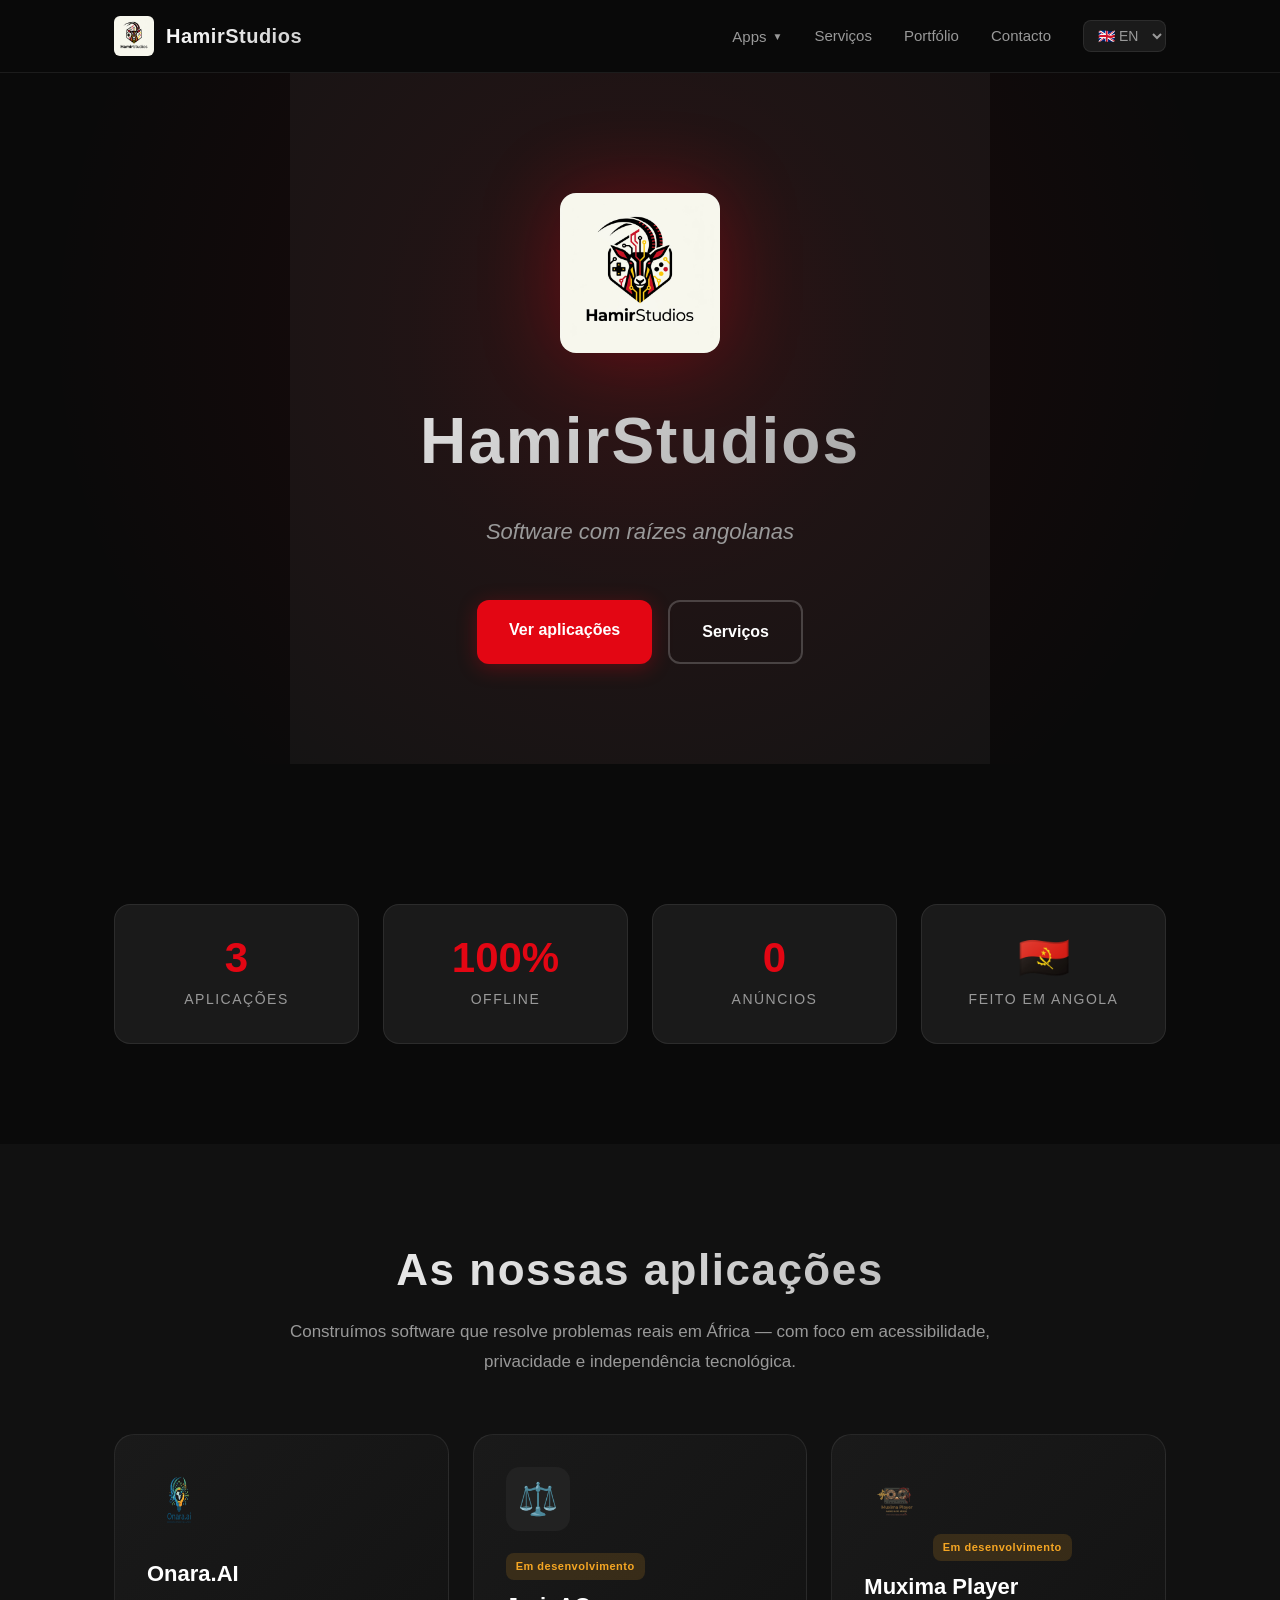
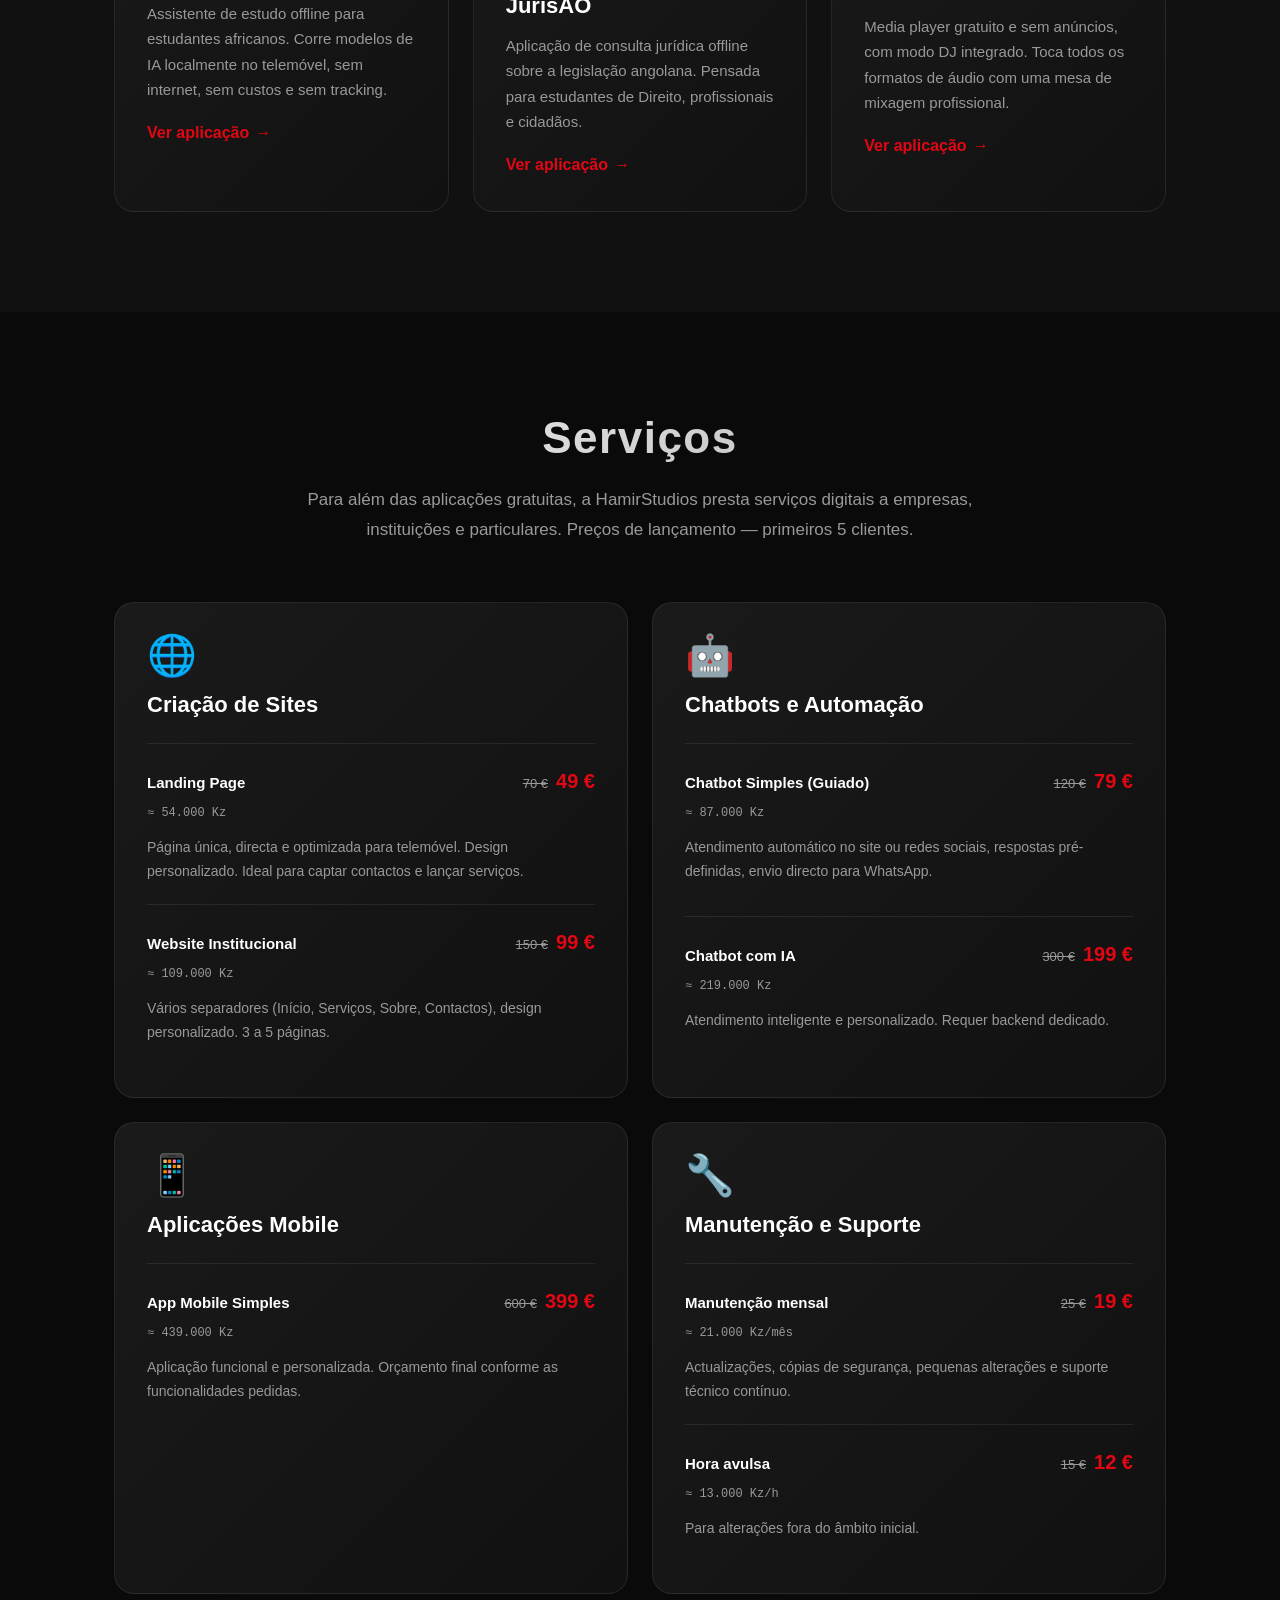
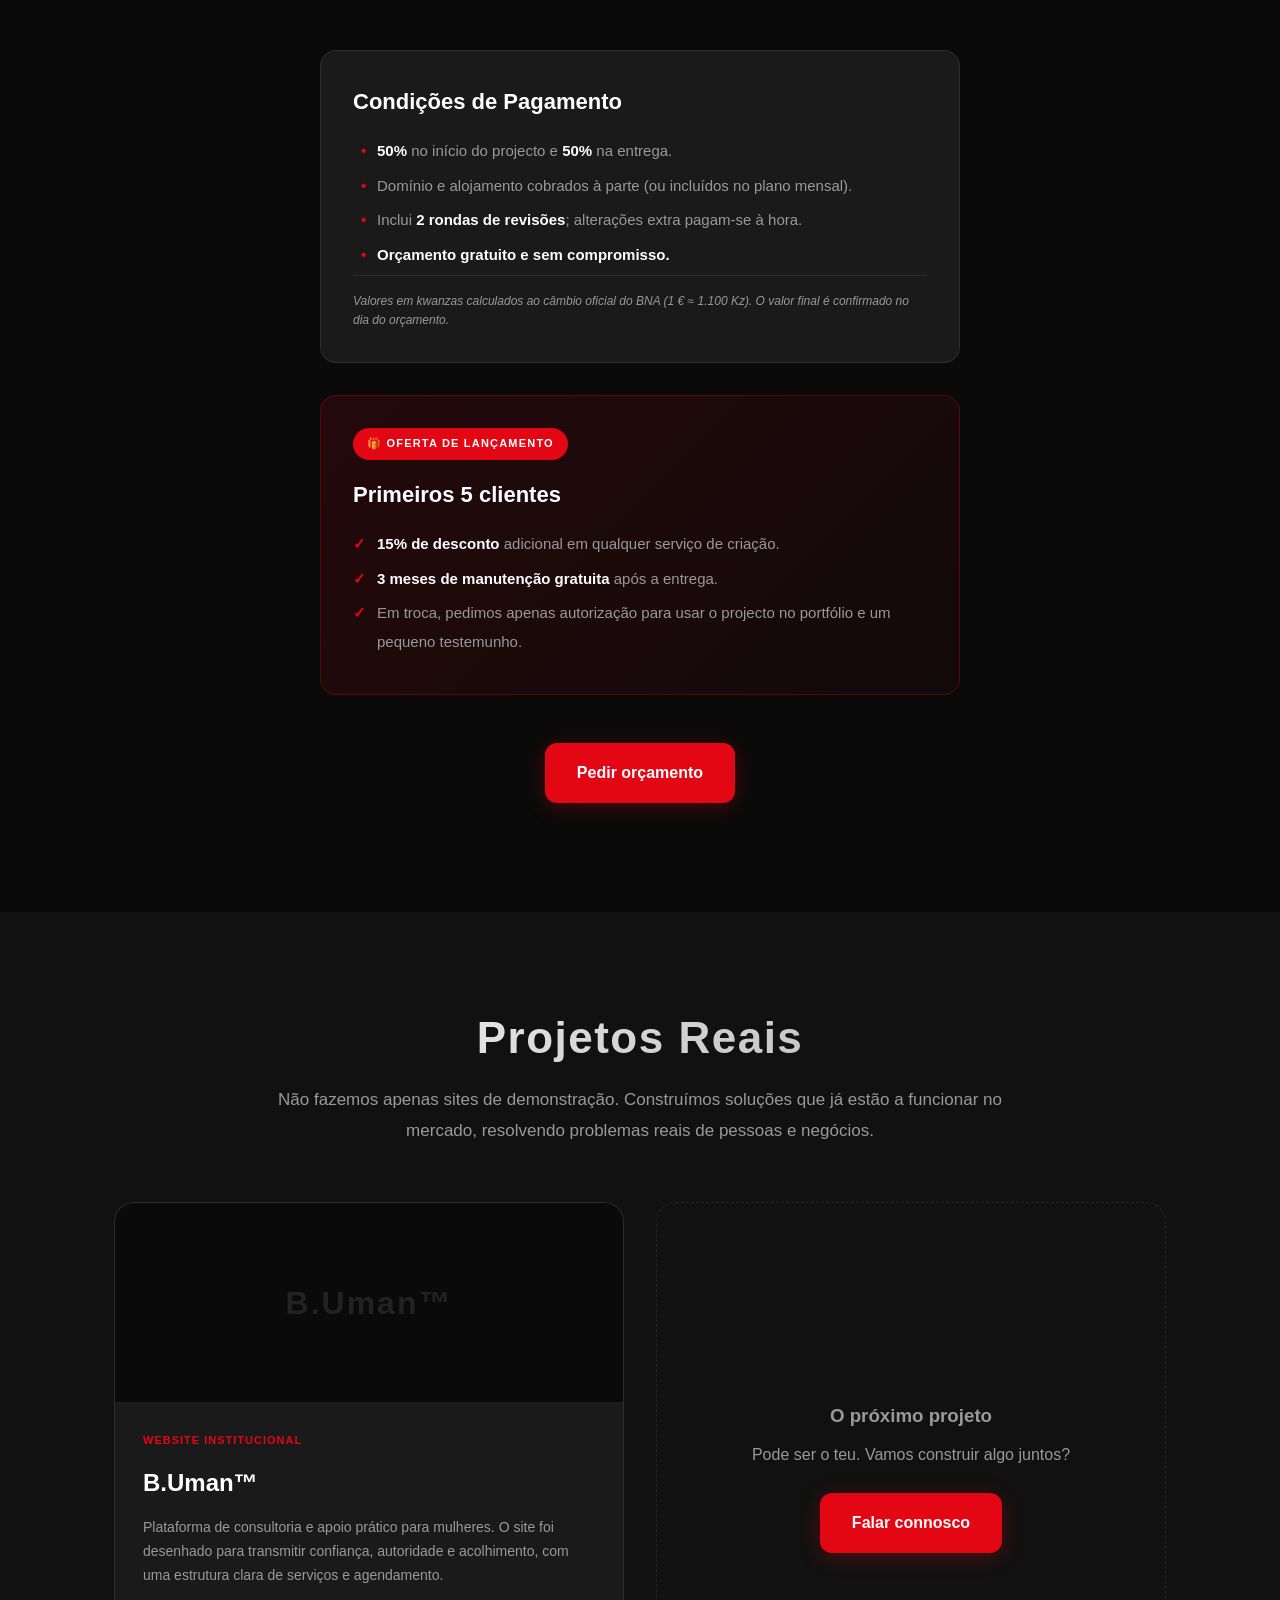
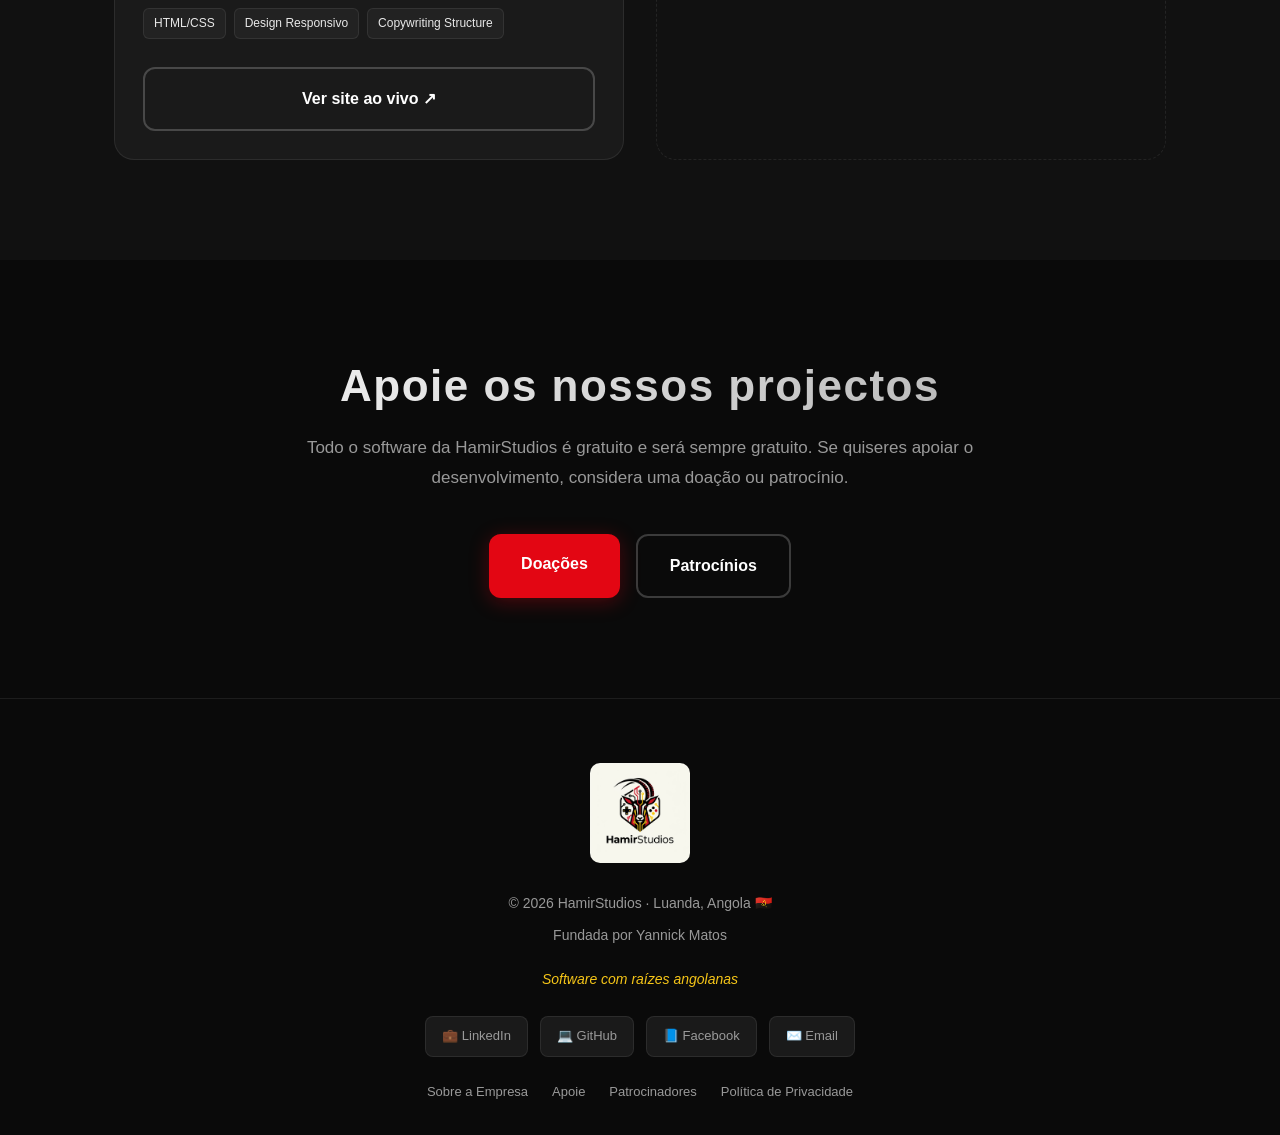
==== index.html @ dd264f46 "feat: sistema de traducao automatica (Google Translate) em todas as paginas" ====
<!DOCTYPE html>
<html lang="pt">
<head>
  <meta charset="UTF-8">
  <meta name="viewport" content="width=device-width, initial-scale=1.0">
  <title>HamirStudios — Software com raízes angolanas</title>
  <meta name="description" content="HamirStudios — desenvolvedora independente de software em Luanda, Angola. Criadores do Onara.AI, JurisAO e Muxima Player.">
  <link rel="icon" href="assets/logoonara.png">
  <link rel="stylesheet" href="style.css">
  <style>
    /* Estilos específicos para o seletor de idioma */
    .lang-selector {
      background: var(--dark-2);
      color: var(--text-muted);
      border: 1px solid var(--border);
      border-radius: 8px;
      padding: 6px 10px;
      font-size: 14px;
      font-weight: 500;
      cursor: pointer;
      outline: none;
      font-family: inherit;
      transition: border-color 0.2s;
    }
    .lang-selector:hover, .lang-selector:focus {
      border-color: var(--red);
      color: var(--white);
    }
  </style>
</head>
<body>

<header class="site-header" id="header">
  <div class="container">
    <a href="index.html" class="brand">
      <img src="assets/logo-hamir.jpeg" alt="HamirStudios">
      <span class="brand-text">HamirStudios</span>
    </a>
    <nav class="site-nav">
      <div class="nav-dropdown">
        <button class="nav-dropdown-toggle" onclick="toggleDropdown(event)">
          <span>Apps</span> <span class="arrow">▼</span>
        </button>
        <div class="nav-dropdown-menu">
          <a href="onara-ai/">Onara.AI <span class="status live">Publicado</span></a>
          <a href="jurisao/">JurisAO <span class="status">Em dev</span></a>
          <a href="muxima-player/">Muxima Player <span class="status">Em dev</span></a>
        </div>
      </div>
      <a href="#servicos">Serviços</a>
      <a href="#portfolio">Portfólio</a>
      <a href="contacto/">Contacto</a>
      
      <!-- Seletor de Idioma -->
      <select class="lang-selector" onchange="changeLanguage(this.value)">
        <option value="pt">🇵🇹 PT</option>
        <option value="en">🇬🇧 EN</option>
        <option value="fr">🇫🇷 FR</option>
        <option value="es">🇪🇸 ES</option>
      </select>
    </nav>
  </div>
</header>

<section class="hero">
  <img src="assets/logo-hamir.jpeg" class="watermark" alt="">
  <div class="container hero-content">
    <img src="assets/logo-hamir.jpeg" class="hero-logo" alt="HamirStudios">
    <h1>HamirStudios</h1>
    <p class="tagline">Software com raízes angolanas</p>
    <div class="cta-buttons">
      <a href="#apps" class="btn btn-primary">Ver aplicações</a>
      <a href="#servicos" class="btn btn-secondary">Serviços</a>
    </div>
  </div>
</section>

<section class="section">
  <div class="container">
    <div class="stats reveal">
      <div class="stat"><div class="stat-value">3</div><div class="stat-label">Aplicações</div></div>
      <div class="stat"><div class="stat-value">100%</div><div class="stat-label">Offline</div></div>
      <div class="stat"><div class="stat-value">0</div><div class="stat-label">Anúncios</div></div>
      <div class="stat"><div class="stat-value">🇦🇴</div><div class="stat-label">Feito em Angola</div></div>
    </div>
  </div>
</section>

<section class="section section-alt" id="apps">
  <div class="container">
    <h2 class="section-title reveal">As nossas aplicações</h2>
    <p class="section-subtitle reveal">Construímos software que resolve problemas reais em África — com foco em acessibilidade, privacidade e independência tecnológica.</p>
    <div class="card-grid">
      <article class="card reveal">
        <img src="assets/logoonara.png" class="card-icon" alt="Onara.AI">
        <h3>Onara.AI</h3>
        <p>Assistente de estudo offline para estudantes africanos. Corre modelos de IA localmente no telemóvel, sem internet, sem custos e sem tracking.</p>
        <a href="onara-ai/" class="card-link"><span>Ver aplicação</span> →</a>
      </article>
      <article class="card reveal">
        <div class="card-icon" style="background: var(--dark-3); display:flex; align-items:center; justify-content:center; font-size:32px;">⚖️</div>
        <span class="badge-dev">Em desenvolvimento</span>
        <h3>JurisAO</h3>
        <p>Aplicação de consulta jurídica offline sobre a legislação angolana. Pensada para estudantes de Direito, profissionais e cidadãos.</p>
        <a href="jurisao/" class="card-link"><span>Ver aplicação</span> →</a>
      </article>
      <article class="card reveal">
        <img src="assets/muxima-player.png" class="card-icon" alt="Muxima Player" style="object-fit: contain;">
        <span class="badge-dev">Em desenvolvimento</span>
        <h3>Muxima Player</h3>
        <p>Media player gratuito e sem anúncios, com modo DJ integrado. Toca todos os formatos de áudio com uma mesa de mixagem profissional.</p>
        <a href="muxima-player/" class="card-link"><span>Ver aplicação</span> →</a>
      </article>
    </div>
  </div>
</section>

<section class="section" id="servicos">
  <div class="container">
    <h2 class="section-title reveal">Serviços</h2>
    <p class="section-subtitle reveal">Para além das aplicações gratuitas, a HamirStudios presta serviços digitais a empresas, instituições e particulares. Preços de lançamento — primeiros 5 clientes.</p>
    <div class="services-grid">
      <article class="service-card reveal">
        <div class="service-icon">🌐</div>
        <h3>Criação de Sites</h3>
        <div class="service-item">
          <div class="service-item-header"><span class="service-name">Landing Page</span><span class="service-price"><span class="price-old">70 €</span><span class="price-new">49 €</span></span></div>
          <div class="service-price-kz">≈ 54.000 Kz</div>
          <p>Página única, directa e optimizada para telemóvel. Design personalizado. Ideal para captar contactos e lançar serviços.</p>
        </div>
        <div class="service-item">
          <div class="service-item-header"><span class="service-name">Website Institucional</span><span class="service-price"><span class="price-old">150 €</span><span class="price-new">99 €</span></span></div>
          <div class="service-price-kz">≈ 109.000 Kz</div>
          <p>Vários separadores (Início, Serviços, Sobre, Contactos), design personalizado. 3 a 5 páginas.</p>
        </div>
      </article>
      <article class="service-card reveal">
        <div class="service-icon">🤖</div>
        <h3>Chatbots e Automação</h3>
        <div class="service-item">
          <div class="service-item-header"><span class="service-name">Chatbot Simples (Guiado)</span><span class="service-price"><span class="price-old">120 €</span><span class="price-new">79 €</span></span></div>
          <div class="service-price-kz">≈ 87.000 Kz</div>
          <p>Atendimento automático no site ou redes sociais, respostas pré-definidas, envio directo para WhatsApp.</p>
        </div>
        <div class="service-item">
          <div class="service-item-header"><span class="service-name">Chatbot com IA</span><span class="service-price"><span class="price-old">300 €</span><span class="price-new">199 €</span></span></div>
          <div class="service-price-kz">≈ 219.000 Kz</div>
          <p>Atendimento inteligente e personalizado. Requer backend dedicado.</p>
        </div>
      </article>
      <article class="service-card reveal">
        <div class="service-icon">📱</div>
        <h3>Aplicações Mobile</h3>
        <div class="service-item">
          <div class="service-item-header"><span class="service-name">App Mobile Simples</span><span class="service-price"><span class="price-old">600 €</span><span class="price-new">399 €</span></span></div>
          <div class="service-price-kz">≈ 439.000 Kz</div>
          <p>Aplicação funcional e personalizada. Orçamento final conforme as funcionalidades pedidas.</p>
        </div>
      </article>
      <article class="service-card reveal">
        <div class="service-icon">🔧</div>
        <h3>Manutenção e Suporte</h3>
        <div class="service-item">
          <div class="service-item-header"><span class="service-name">Manutenção mensal</span><span class="service-price"><span class="price-old">25 €</span><span class="price-new">19 €</span></span></div>
          <div class="service-price-kz">≈ 21.000 Kz/mês</div>
          <p>Actualizações, cópias de segurança, pequenas alterações e suporte técnico contínuo.</p>
        </div>
        <div class="service-item">
          <div class="service-item-header"><span class="service-name">Hora avulsa</span><span class="service-price"><span class="price-old">15 €</span><span class="price-new">12 €</span></span></div>
          <div class="service-price-kz">≈ 13.000 Kz/h</div>
          <p>Para alterações fora do âmbito inicial.</p>
        </div>
      </article>
    </div>
    <div class="service-conditions reveal">
      <h3>Condições de Pagamento</h3>
      <ul>
        <li><strong>50%</strong> no início do projecto e <strong>50%</strong> na entrega.</li>
        <li>Domínio e alojamento cobrados à parte (ou incluídos no plano mensal).</li>
        <li>Inclui <strong>2 rondas de revisões</strong>; alterações extra pagam-se à hora.</li>
        <li><strong>Orçamento gratuito e sem compromisso.</strong></li>
      </ul>
      <p class="service-note">Valores em kwanzas calculados ao câmbio oficial do BNA (1 € ≈ 1.100 Kz). O valor final é confirmado no dia do orçamento.</p>
    </div>
    <div class="launch-offer reveal">
      <div class="launch-badge">🎁 Oferta de Lançamento</div>
      <h3>Primeiros 5 clientes</h3>
      <ul>
        <li><strong>15% de desconto</strong> adicional em qualquer serviço de criação.</li>
        <li><strong>3 meses de manutenção gratuita</strong> após a entrega.</li>
        <li>Em troca, pedimos apenas autorização para usar o projecto no portfólio e um pequeno testemunho.</li>
      </ul>
    </div>
    <div class="reveal" style="text-align: center; margin-top: 48px;">
      <a href="contacto/" class="btn btn-primary">Pedir orçamento</a>
    </div>
  </div>
</section>

<section class="section section-alt" id="portfolio">
  <div class="container">
    <h2 class="section-title reveal">Projetos Reais</h2>
    <p class="section-subtitle reveal">Não fazemos apenas sites de demonstração. Construímos soluções que já estão a funcionar no mercado, resolvendo problemas reais de pessoas e negócios.</p>

    <div class="portfolio-grid">
      <article class="portfolio-card reveal">
        <div class="portfolio-image">
          <div class="portfolio-placeholder">B.Uman™</div>
        </div>
        <div class="portfolio-content">
          <span class="portfolio-tag">Website Institucional</span>
          <h3>B.Uman™</h3>
          <p class="portfolio-desc">Plataforma de consultoria e apoio prático para mulheres. O site foi desenhado para transmitir confiança, autoridade e acolhimento, com uma estrutura clara de serviços e agendamento.</p>
          <div class="portfolio-tech">
            <span>HTML/CSS</span>
            <span>Design Responsivo</span>
            <span>Copywriting Structure</span>
          </div>
          <a href="https://buman-cyan.vercel.app/" target="_blank" rel="noopener" class="btn btn-secondary" style="margin-top: 16px;"><span>Ver site ao vivo</span> ↗</a>
        </div>
      </article>

      <article class="portfolio-card reveal" style="background: var(--dark-1); border-style: dashed; display: flex; align-items: center; justify-content: center; text-align: center; padding: 40px;">
        <div>
          <h3 style="color: var(--text-muted); margin-bottom: 8px;">O próximo projeto</h3>
          <p style="color: var(--text-muted); margin-bottom: 24px;">Pode ser o teu. Vamos construir algo juntos?</p>
          <a href="contacto/" class="btn btn-primary">Falar connosco</a>
        </div>
      </article>
    </div>
  </div>
</section>

<section class="section">
  <div class="container" style="text-align: center;">
    <h2 class="section-title reveal">Apoie os nossos projectos</h2>
    <p class="section-subtitle reveal" style="margin: 0 auto 40px;">Todo o software da HamirStudios é gratuito e será sempre gratuito. Se quiseres apoiar o desenvolvimento, considera uma doação ou patrocínio.</p>
    <div class="reveal" style="display: flex; gap: 16px; justify-content: center; flex-wrap: wrap;">
      <a href="apoie/" class="btn btn-primary">Doações</a>
      <a href="patrocinadores/" class="btn btn-secondary">Patrocínios</a>
    </div>
  </div>
</section>

<footer class="site-footer">
  <div class="container">
    <img src="assets/logo-hamir.jpeg" class="footer-logo" alt="HamirStudios">
    <p class="footer-text">© 2026 HamirStudios · Luanda, Angola 🇦🇴</p>
    <p class="footer-text">Fundada por Yannick Matos</p>
    <p class="footer-slogan">Software com raízes angolanas</p>
    <div class="footer-social">
      <a href="https://linkedin.com/in/yannickmatos" target="_blank" rel="noopener">💼 LinkedIn</a>
      <a href="https://github.com/matrixangola" target="_blank" rel="noopener">💻 GitHub</a>
      <a href="https://www.facebook.com/yannickdematos" target="_blank" rel="noopener">📘 Facebook</a>
      <a href="mailto:yannickmatos.ym@gmail.com">✉️ Email</a>
    </div>

    <div class="footer-links">
      <a href="sobre/">Sobre a Empresa</a>
      <a href="apoie/">Apoie</a>
      <a href="patrocinadores/">Patrocinadores</a>
      <a href="privacidade/">Política de Privacidade</a>
    </div>
  </div>
</footer>

<script>
function toggleDropdown(event) {
  event.preventDefault();
  event.stopPropagation();
  const dropdown = event.currentTarget.closest('.nav-dropdown');
  if (dropdown) dropdown.classList.toggle('open');
}
document.addEventListener('click', () => {
  document.querySelectorAll('.nav-dropdown.open').forEach(d => d.classList.remove('open'));
});
window.addEventListener('scroll', () => {
  const header = document.getElementById('header');
  if (window.scrollY > 50) header.classList.add('scrolled');
  else header.classList.remove('scrolled');
});
const observer = new IntersectionObserver((entries) => {
  entries.forEach(entry => { if (entry.isIntersecting) entry.target.classList.add('visible'); });
}, { threshold: 0.1, rootMargin: '0px 0px -50px 0px' });
document.querySelectorAll('.reveal').forEach(el => observer.observe(el));

// ─────────────────────────────────────────
// SISTEMA DE TRADUÇÃO (i18n)
// ─────────────────────────────────────────
let currentTranslations = {};

async function loadLanguage(lang) {
  try {
    const response = await fetch(`locales/${lang}.json`);
    currentTranslations = await response.json();
    updateTexts();
  } catch (error) {
    console.error("Erro ao carregar o idioma:", error);
  }
}

function updateTexts() {
  document.querySelectorAll('[data-i18n]').forEach(el => {
    const key = el.getAttribute('data-i18n');
    if (currentTranslations[key]) {
      el.innerHTML = currentTranslations[key];
    }
  });
}

function changeLanguage(lang) {
  localStorage.setItem('preferredLang', lang);
  loadLanguage(lang);
}

// Inicialização: verifica se o utilizador já escolheu um idioma ou deteta o do navegador
document.addEventListener('DOMContentLoaded', () => {
  let savedLang = localStorage.getItem('preferredLang');
  let browserLang = navigator.language.slice(0, 2); // Pega apenas 'pt', 'en', etc.
  
  let langToLoad = savedLang || (['pt', 'en', 'fr', 'es'].includes(browserLang) ? browserLang : 'pt');
  
  // Atualiza o seletor visualmente
  const selector = document.querySelector('.lang-selector');
  if (selector) selector.value = langToLoad;
  
  loadLanguage(langToLoad);
});
</script>

<script type="text/javascript">
function googleTranslateElementInit() {
  new google.translate.TranslateElement({pageLanguage: 'pt', autoDisplay: false}, 'google_translate_element');
}

function doGTranslate(lang_pair) {
  if(lang_pair == 'pt') {
    // Se for português, remove o cookie de tradução para voltar ao original
    document.cookie = "googtrans=; expires=Thu, 01 Jan 1970 00:00:00 UTC; path=/;";
    document.cookie = "googtrans=; expires=Thu, 01 Jan 1970 00:00:00 UTC; path=/; domain=" + location.hostname;
    location.reload();
    return;
  }
  var lang = lang_pair;
  var teCombo;
  var sel = document.getElementsByTagName('select');
  for(var i = 0; i < sel.length; i++) if(sel[i].className == 'goog-te-combo') teCombo = sel[i];
  if(document.getElementById('google_translate_element') == null ) {
    return;
  }
  if(document.getElementById('google_translate_element').innerHTML.length == 0 || teCombo.length == 0 || teCombo.innerHTML.length == 0) {
    setTimeout(function(){doGTranslate(lang_pair)},500)
  } else {
    teCombo.value = lang;
    if(document.createEvent) {
      var evt = document.createEvent("HTMLEvents");
      evt.initEvent("change", true, true);
      teCombo.dispatchEvent(evt);
    } else {
      teCombo.fireEvent("onchange");
    }
  }
}

// Carregar o script do Google Translate assincronamente
document.addEventListener('DOMContentLoaded', () => {
  var div = document.createElement('div');
  div.id = 'google_translate_element';
  div.style.display = 'none';
  document.body.appendChild(div);
  
  var script = document.createElement('script');
  script.type = 'text/javascript';
  script.src = 'https://translate.google.com/translate_a/element.js?cb=googleTranslateElementInit';
  document.body.appendChild(script);
});
</script>
</body>
</html>
---- style.css ----
/* ─────────────────────────────────────────
   HamirStudios — Dark elegant theme
   ───────────────────────────────────────── */

:root {
  --red: #E30613;
  --red-glow: rgba(227, 6, 19, 0.5);
  --yellow: #F5C518;
  --black: #0A0A0A;
  --dark-1: #111111;
  --dark-2: #1A1A1A;
  --dark-3: #222222;
  --white: #FFFFFF;
  --text: #E8E8E8;
  --text-muted: #999999;
  --border: rgba(255, 255, 255, 0.08);
}

* {
  margin: 0;
  padding: 0;
  box-sizing: border-box;
}

html {
  scroll-behavior: smooth;
}

body {
  font-family: -apple-system, BlinkMacSystemFont, "Segoe UI", Roboto,
    "Helvetica Neue", Arial, sans-serif;
  background: var(--black);
  color: var(--text);
  line-height: 1.75;
  font-size: 16px;
  overflow-x: hidden;
  -webkit-font-smoothing: antialiased;
  text-rendering: optimizeLegibility;
}

.container {
  max-width: 1100px;
  margin: 0 auto;
  padding: 0 24px;
}

/* ─────────────────────────────────────────
   Header
   ───────────────────────────────────────── */

.site-header {
  position: sticky;
  top: 0;
  z-index: 100;
  padding: 16px 0;
  background: rgba(10, 10, 10, 0.75);
  backdrop-filter: blur(20px);
  -webkit-backdrop-filter: blur(20px);
  border-bottom: 1px solid var(--border);
  transition: padding 0.3s;
}

.site-header.scrolled {
  padding: 10px 0;
  background: rgba(10, 10, 10, 0.95);
}

.site-header .container {
  display: flex;
  align-items: center;
  justify-content: space-between;
  flex-wrap: wrap;
  gap: 12px;
}

.site-header .brand {
  display: flex;
  align-items: center;
  gap: 12px;
  text-decoration: none;
  color: var(--white);
}

.site-header .brand img {
  height: 40px;
  width: auto;
  border-radius: 6px;
}

.site-header .brand-text {
  font-size: 20px;
  font-weight: 700;
  letter-spacing: 0.5px;
  background: linear-gradient(135deg, #fff 0%, #ccc 100%);
  -webkit-background-clip: text;
  -webkit-text-fill-color: transparent;
  background-clip: text;
}

.site-nav {
  display: flex;
  gap: 32px;
  flex-wrap: wrap;
  align-items: center;
}

.site-nav a {
  color: var(--text-muted);
  text-decoration: none;
  font-size: 15px;
  font-weight: 500;
  padding: 6px 0;
  position: relative;
  transition: color 0.2s;
}

.site-nav a:hover,
.site-nav a.active {
  color: var(--white);
}

.site-nav a::after {
  content: '';
  position: absolute;
  bottom: -2px;
  left: 0;
  width: 0;
  height: 2px;
  background: var(--red);
  transition: width 0.3s ease;
}

.site-nav a:hover::after,
.site-nav a.active::after {
  width: 100%;
}

/* ─────────────────────────────────────────
   Dropdown Apps
   ───────────────────────────────────────── */

.nav-dropdown {
  position: relative;
}

.nav-dropdown-toggle {
  color: var(--text-muted);
  font-size: 15px;
  font-weight: 500;
  padding: 6px 0;
  cursor: pointer;
  display: inline-flex;
  align-items: center;
  gap: 6px;
  transition: color 0.2s;
  background: none;
  border: none;
  font-family: inherit;
}

.nav-dropdown-toggle:hover,
.nav-dropdown-toggle.active {
  color: var(--white);
}

.nav-dropdown-toggle .arrow {
  font-size: 10px;
  transition: transform 0.2s;
}

.nav-dropdown:hover .arrow,
.nav-dropdown.open .arrow {
  transform: rotate(180deg);
}

.nav-dropdown-menu {
  position: absolute;
  top: 100%;
  left: 50%;
  transform: translateX(-50%) translateY(8px);
  min-width: 220px;
  background: var(--dark-2);
  border: 1px solid var(--border);
  border-radius: 12px;
  padding: 8px;
  opacity: 0;
  visibility: hidden;
  transition: opacity 0.2s, transform 0.2s, visibility 0.2s;
  box-shadow: 0 20px 60px rgba(0, 0, 0, 0.5);
  margin-top: 8px;
  z-index: 200;
}

.nav-dropdown:hover .nav-dropdown-menu,
.nav-dropdown.open .nav-dropdown-menu {
  opacity: 1;
  visibility: visible;
  transform: translateX(-50%) translateY(0);
}

.nav-dropdown-menu a {
  display: flex;
  align-items: center;
  gap: 10px;
  padding: 10px 12px;
  border-radius: 8px;
  color: var(--text-muted);
  font-size: 14px;
  font-weight: 500;
  text-decoration: none;
  transition: background 0.2s, color 0.2s;
}

.nav-dropdown-menu a:hover {
  background: rgba(227, 6, 19, 0.1);
  color: var(--white);
}

.nav-dropdown-menu a::after {
  display: none;
}

.nav-dropdown-menu a .status {
  font-size: 10px;
  padding: 2px 6px;
  border-radius: 6px;
  background: rgba(245, 165, 35, 0.2);
  color: #F5A623;
  font-weight: 700;
  margin-left: auto;
}

.nav-dropdown-menu a .status.live {
  background: rgba(46, 125, 50, 0.2);
  color: #4CAF50;
}

/* ─────────────────────────────────────────
   Hero
   ───────────────────────────────────────── */

.hero {
  position: relative;
  padding: 120px 0 100px;
  text-align: center;
  overflow: hidden;
  background: var(--black);
}

.hero::before {
  content: '';
  position: absolute;
  top: -50%;
  left: 50%;
  transform: translateX(-50%);
  width: 1200px;
  height: 1200px;
  background: radial-gradient(
    circle,
    rgba(227, 6, 19, 0.15) 0%,
    rgba(227, 6, 19, 0.05) 30%,
    transparent 70%
  );
  pointer-events: none;
  animation: pulse 8s ease-in-out infinite;
}

@keyframes pulse {
  0%, 100% { transform: translateX(-50%) scale(1); opacity: 0.6; }
  50% { transform: translateX(-50%) scale(1.1); opacity: 1; }
}

.hero .watermark {
  position: absolute;
  top: 50%;
  left: 50%;
  transform: translate(-50%, -50%);
  width: 700px;
  max-width: 90vw;
  opacity: 0.04;
  pointer-events: none;
  z-index: 0;
  filter: brightness(0) invert(1);
}

.hero-content {
  position: relative;
  z-index: 1;
  animation: fadeUp 1s ease both;
}

@keyframes fadeUp {
  from { opacity: 0; transform: translateY(30px); }
  to { opacity: 1; transform: translateY(0); }
}

.hero-logo {
  width: 160px;
  max-width: 60vw;
  margin: 0 auto 32px;
  display: block;
  border-radius: 16px;
  box-shadow: 0 0 80px rgba(227, 6, 19, 0.3);
  animation: glow 3s ease-in-out infinite;
}

@keyframes glow {
  0%, 100% { box-shadow: 0 0 60px rgba(227, 6, 19, 0.3); }
  50% { box-shadow: 0 0 100px rgba(227, 6, 19, 0.5); }
}

.hero h1 {
  font-size: 64px;
  font-weight: 900;
  letter-spacing: 2px;
  margin-bottom: 16px;
  background: linear-gradient(135deg, #fff 0%, #888 100%);
  -webkit-background-clip: text;
  -webkit-text-fill-color: transparent;
  background-clip: text;
}

.hero .tagline {
  font-size: 22px;
  color: var(--text-muted);
  margin-bottom: 48px;
  font-style: italic;
}

.hero .cta-buttons {
  display: flex;
  gap: 16px;
  justify-content: center;
  flex-wrap: wrap;
}

/* ─────────────────────────────────────────
   Botões
   ───────────────────────────────────────── */

.btn {
  display: inline-block;
  padding: 16px 32px;
  border-radius: 12px;
  font-size: 16px;
  font-weight: 600;
  text-decoration: none;
  cursor: pointer;
  border: none;
  transition: transform 0.2s cubic-bezier(0.34, 1.56, 0.64, 1),
              box-shadow 0.3s,
              background 0.3s;
  position: relative;
  overflow: hidden;
  text-align: center;
}

.btn::before {
  content: '';
  position: absolute;
  top: 50%;
  left: 50%;
  width: 0;
  height: 0;
  background: rgba(255, 255, 255, 0.15);
  border-radius: 50%;
  transform: translate(-50%, -50%);
  transition: width 0.5s, height 0.5s;
}

.btn:hover::before {
  width: 400px;
  height: 400px;
}

.btn-primary {
  background: var(--red);
  color: var(--white);
  box-shadow: 0 4px 20px rgba(227, 6, 19, 0.3);
}

.btn-primary:hover {
  transform: translateY(-3px);
  box-shadow: 0 12px 40px rgba(227, 6, 19, 0.6);
}

.btn-secondary {
  background: transparent;
  color: var(--white);
  border: 2px solid rgba(255, 255, 255, 0.2);
}

.btn-secondary:hover {
  transform: translateY(-3px);
  border-color: var(--red);
  color: var(--red);
  box-shadow: 0 12px 40px rgba(227, 6, 19, 0.3);
}

/* ─────────────────────────────────────────
   Secções
   ───────────────────────────────────────── */

.section {
  position: relative;
  padding: 100px 0;
  overflow: hidden;
}

.section-alt {
  background: var(--dark-1);
}

.section-title {
  font-size: 44px;
  font-weight: 900;
  letter-spacing: 1.5px;
  margin-bottom: 20px;
  text-align: center;
  background: linear-gradient(135deg, #fff 0%, #aaa 100%);
  -webkit-background-clip: text;
  -webkit-text-fill-color: transparent;
  background-clip: text;
  line-height: 1.2;
}

.section-subtitle {
  font-size: 17px;
  color: var(--text-muted);
  margin: 0 auto 56px auto;
  max-width: 750px;
  text-align: center;
  line-height: 1.8;
}

.reveal {
  opacity: 0;
  transform: translateY(40px);
  transition: opacity 0.8s ease, transform 0.8s cubic-bezier(0.34, 1.56, 0.64, 1);
}

.reveal.visible {
  opacity: 1;
  transform: translateY(0);
}

/* ─────────────────────────────────────────
   Stats
   ───────────────────────────────────────── */

.stats {
  display: grid;
  grid-template-columns: repeat(auto-fit, minmax(180px, 1fr));
  gap: 24px;
  margin-top: 40px;
}

.stat {
  text-align: center;
  padding: 32px 16px;
  background: var(--dark-2);
  border-radius: 16px;
  border: 1px solid var(--border);
  transition: transform 0.3s, border-color 0.3s, box-shadow 0.3s;
}

.stat:hover {
  transform: translateY(-6px);
  border-color: rgba(227, 6, 19, 0.4);
  box-shadow: 0 20px 40px rgba(227, 6, 19, 0.15);
}

.stat .stat-value {
  font-size: 42px;
  font-weight: 900;
  color: var(--red);
  line-height: 1;
  margin-bottom: 8px;
}

.stat .stat-label {
  font-size: 14px;
  color: var(--text-muted);
  text-transform: uppercase;
  letter-spacing: 1.5px;
}

/* ─────────────────────────────────────────
   Cards
   ───────────────────────────────────────── */

.card-grid {
  display: grid;
  grid-template-columns: repeat(auto-fit, minmax(280px, 1fr));
  gap: 24px;
}

.card {
  background: linear-gradient(135deg, var(--dark-2) 0%, var(--dark-1) 100%);
  border-radius: 20px;
  padding: 32px;
  border: 1px solid var(--border);
  transition: transform 0.4s cubic-bezier(0.34, 1.56, 0.64, 1),
              border-color 0.3s,
              box-shadow 0.4s;
  position: relative;
  overflow: hidden;
  text-align: left;
}

.card::before {
  content: '';
  position: absolute;
  top: 0;
  left: 0;
  right: 0;
  height: 2px;
  background: linear-gradient(90deg, transparent, var(--red), transparent);
  opacity: 0;
  transition: opacity 0.4s;
}

.card:hover {
  transform: translateY(-8px);
  border-color: rgba(227, 6, 19, 0.4);
  box-shadow: 0 24px 60px rgba(227, 6, 19, 0.2);
}

.card:hover::before {
  opacity: 1;
}

.card-icon {
  width: 64px;
  height: 64px;
  margin-bottom: 20px;
  border-radius: 14px;
}

.card h3 {
  font-size: 22px;
  font-weight: 800;
  margin-bottom: 12px;
  color: var(--white);
  line-height: 1.3;
}

.card p {
  color: var(--text-muted);
  margin-bottom: 16px;
  line-height: 1.7;
  font-size: 15px;
}

.card .card-link {
  color: var(--red);
  text-decoration: none;
  font-weight: 600;
  display: inline-flex;
  align-items: center;
  gap: 6px;
  transition: gap 0.3s;
}

.card .card-link:hover {
  gap: 12px;
}

.card .badge-dev {
  display: inline-block;
  padding: 4px 10px;
  border-radius: 8px;
  background: rgba(245, 165, 35, 0.15);
  color: #F5A623;
  font-size: 11px;
  font-weight: 700;
  letter-spacing: 0.5px;
  margin-bottom: 12px;
}

/* ─────────────────────────────────────────
   Serviços
   ───────────────────────────────────────── */

.services-grid {
  display: grid;
  grid-template-columns: repeat(2, 1fr); /* Força 2 colunas */
  gap: 24px;
  margin-bottom: 56px;
}

.service-card {
  background: linear-gradient(135deg, var(--dark-2) 0%, var(--dark-1) 100%);
  border-radius: 20px;
  padding: 32px;
  border: 1px solid var(--border);
  transition: transform 0.4s cubic-bezier(0.34, 1.56, 0.64, 1),
              border-color 0.3s,
              box-shadow 0.4s;
  position: relative;
  overflow: hidden;
  display: flex;
  flex-direction: column;
}

.service-card::before {
  content: '';
  position: absolute;
  top: 0;
  left: 0;
  right: 0;
  height: 2px;
  background: linear-gradient(90deg, transparent, var(--red), transparent);
  opacity: 0;
  transition: opacity 0.4s;
}

.service-card:hover {
  transform: translateY(-8px);
  border-color: rgba(227, 6, 19, 0.4);
  box-shadow: 0 24px 60px rgba(227, 6, 19, 0.2);
}

.service-card:hover::before {
  opacity: 1;
}

.service-icon {
  font-size: 40px;
  margin-bottom: 16px;
  line-height: 1;
}

.service-card h3 {
  font-size: 22px;
  font-weight: 800;
  color: var(--white);
  margin-bottom: 24px;
  line-height: 1.3;
}

.service-item {
  padding: 20px 0;
  border-top: 1px solid var(--border);
  flex-grow: 1; /* Para alinhar o conteúdo em baixo */
}

.service-item:first-of-type {
  border-top: none;
  padding-top: 0;
}

.service-item-header {
  display: flex;
  justify-content: space-between;
  align-items: baseline;
  gap: 12px;
  margin-bottom: 4px;
  flex-wrap: wrap;
}

.service-name {
  font-size: 15px;
  font-weight: 600;
  color: var(--white);
}

.service-price {
  display: inline-flex;
  align-items: baseline;
  gap: 8px;
  white-space: nowrap;
}

.price-old {
  font-size: 13px;
  color: var(--text-muted);
  text-decoration: line-through;
}

.price-new {
  font-size: 20px;
  font-weight: 900;
  color: var(--red);
}

.service-price-kz {
  font-size: 12px;
  color: var(--text-muted);
  margin-bottom: 12px;
  font-family: "Courier New", monospace;
}

.service-item p {
  font-size: 14px;
  color: var(--text-muted);
  line-height: 1.7;
  margin: 0;
}

.service-conditions, .launch-offer {
  max-width: 640px;
  margin: 0 auto 32px auto;
  padding: 32px;
  border-radius: 16px;
  text-align: left;
}

.service-conditions {
  background: var(--dark-2);
  border: 1px solid var(--border);
}

.launch-offer {
  background: linear-gradient(135deg, rgba(227, 6, 19, 0.12) 0%, rgba(227, 6, 19, 0.04) 100%);
  border: 1px solid rgba(227, 6, 19, 0.3);
}

.service-conditions h3, .launch-offer h3 {
  font-size: 22px;
  font-weight: 800;
  color: var(--white);
  margin-bottom: 16px;
}

.service-conditions ul, .launch-offer ul {
  list-style: none;
  padding: 0;
  margin: 0;
}

.service-conditions ul li, .launch-offer ul li {
  color: var(--text-muted);
  font-size: 15px;
  line-height: 1.9;
  padding-left: 24px;
  position: relative;
  margin-bottom: 6px;
}

.service-conditions ul li::before {
  content: '•';
  position: absolute;
  left: 8px;
  color: var(--red);
  font-weight: 900;
}

.launch-offer ul li::before {
  content: '✓';
  position: absolute;
  left: 0;
  color: var(--red);
  font-weight: 900;
}

.service-conditions ul li strong, .launch-offer ul li strong {
  color: var(--white);
}

.service-note {
  font-size: 12px;
  color: var(--text-muted);
  font-style: italic;
  line-height: 1.6;
  margin: 0;
  padding-top: 16px;
  border-top: 1px solid var(--border);
}

.launch-badge {
  display: inline-block;
  padding: 6px 14px;
  border-radius: 20px;
  background: var(--red);
  color: var(--white);
  font-size: 11px;
  font-weight: 700;
  letter-spacing: 1.2px;
  text-transform: uppercase;
  margin-bottom: 16px;
}

/* ─────────────────────────────────────────
   Portfólio
   ───────────────────────────────────────── */

.portfolio-grid {
  display: grid;
  grid-template-columns: repeat(auto-fit, minmax(320px, 1fr));
  gap: 32px;
  margin-top: 40px;
}

.portfolio-card {
  background: var(--dark-2);
  border-radius: 20px;
  overflow: hidden;
  border: 1px solid var(--border);
  transition: transform 0.4s, border-color 0.3s, box-shadow 0.4s;
  display: flex;
  flex-direction: column;
}

.portfolio-card:hover {
  transform: translateY(-8px);
  border-color: rgba(227, 6, 19, 0.4);
  box-shadow: 0 24px 60px rgba(227, 6, 19, 0.15);
}

.portfolio-image {
  width: 100%;
  height: 200px;
  background: var(--black);
  position: relative;
  overflow: hidden;
  display: flex;
  align-items: center;
  justify-content: center;
  border-bottom: 1px solid var(--border);
}

.portfolio-placeholder {
  font-size: 32px;
  font-weight: 900;
  color: rgba(255, 255, 255, 0.1);
  letter-spacing: 2px;
}

.portfolio-image img {
  width: 100%;
  height: 100%;
  object-fit: cover;
  transition: transform 0.5s;
}

.portfolio-card:hover .portfolio-image img {
  transform: scale(1.05);
}

.portfolio-content {
  padding: 28px;
  flex-grow: 1;
  display: flex;
  flex-direction: column;
}

.portfolio-tag {
  font-size: 11px;
  font-weight: 700;
  text-transform: uppercase;
  letter-spacing: 1px;
  color: var(--red);
  margin-bottom: 12px;
  display: block;
}

.portfolio-content h3 {
  font-size: 24px;
  font-weight: 800;
  color: var(--white);
  margin-bottom: 12px;
}

.portfolio-desc {
  font-size: 14px;
  color: var(--text-muted);
  line-height: 1.7;
  margin-bottom: 20px;
  flex-grow: 1;
}

.portfolio-tech {
  display: flex;
  flex-wrap: wrap;
  gap: 8px;
  margin-bottom: 12px;
}

.portfolio-tech span {
  font-size: 12px;
  padding: 4px 10px;
  border-radius: 6px;
  background: var(--dark-3);
  color: var(--text);
  border: 1px solid var(--border);
}

/* ─────────────────────────────────────────
   Download cards
   ───────────────────────────────────────── */

.download-grid {
  display: grid;
  grid-template-columns: 1fr 1fr;
  gap: 24px;
  max-width: 800px;
  margin: 0 auto 40px auto;
}

.download-card {
  background: linear-gradient(135deg, var(--dark-2) 0%, var(--dark-1) 100%);
  border-radius: 20px;
  padding: 28px;
  border: 1px solid var(--border);
  display: flex;
  flex-direction: column;
  transition: transform 0.4s cubic-bezier(0.34, 1.56, 0.64, 1),
              border-color 0.3s,
              box-shadow 0.4s;
  text-align: left;
  position: relative;
}

.download-card:hover {
  transform: translateY(-8px);
  box-shadow: 0 24px 60px rgba(0, 0, 0, 0.4);
}

.download-card.recommended {
  border: 2px solid var(--red);
  box-shadow: 0 0 40px rgba(227, 6, 19, 0.15);
}

.download-card.recommended:hover {
  box-shadow: 0 24px 60px rgba(227, 6, 19, 0.3);
}

.download-card .badge {
  display: inline-block;
  padding: 6px 14px;
  border-radius: 20px;
  font-size: 11px;
  font-weight: 700;
  letter-spacing: 1.2px;
  text-transform: uppercase;
  margin-bottom: 16px;
  align-self: flex-start;
}

.download-card.recommended .badge {
  background: var(--red);
  color: var(--white);
}

.download-card:not(.recommended) .badge {
  background: var(--dark-3);
  color: var(--text-muted);
}

.download-card h3 {
  font-size: 22px;
  font-weight: 800;
  color: var(--white);
  margin-bottom: 8px;
  line-height: 1.3;
}

.download-card .version {
  font-size: 13px;
  color: var(--text-muted);
  margin-bottom: 16px;
  font-family: "Courier New", monospace;
}

.download-card p {
  color: var(--text-muted);
  font-size: 14px;
  line-height: 1.7;
  margin-bottom: 24px;
  flex-grow: 1;
}

.download-card .btn {
  width: 100%;
  padding: 14px 24px;
  font-size: 15px;
}

/* ─────────────────────────────────────────
   Screenshots
   ───────────────────────────────────────── */

.screenshots {
  display: grid;
  grid-template-columns: repeat(auto-fit, minmax(220px, 1fr));
  gap: 40px;
  align-items: start;
}

.screenshot-item {
  text-align: center;
  transition: transform 0.4s cubic-bezier(0.34, 1.56, 0.64, 1);
}

.screenshot-item:hover {
  transform: translateY(-8px) scale(1.02);
}

.screenshot-item img {
  width: 100%;
  max-width: 260px;
  border-radius: 24px;
  box-shadow: 0 12px 40px rgba(0, 0, 0, 0.5),
              0 0 60px rgba(227, 6, 19, 0.15);
  margin-bottom: 16px;
  transition: box-shadow 0.4s;
}

.screenshot-item:hover img {
  box-shadow: 0 20px 60px rgba(0, 0, 0, 0.6),
              0 0 80px rgba(227, 6, 19, 0.3);
}

.screenshot-item .caption {
  font-size: 13px;
  color: var(--text-muted);
  font-style: italic;
}

/* ─────────────────────────────────────────
   Info box
   ───────────────────────────────────────── */

.info-box {
  max-width: 640px;
  margin: 0 auto;
  text-align: left;
  background: var(--dark-2);
  padding: 32px;
  border-radius: 16px;
  border: 1px solid var(--border);
}

.info-box h3 {
  margin-bottom: 20px;
  color: var(--white);
  font-size: 20px;
  font-weight: 700;
}

.info-box ol {
  color: var(--text-muted);
  line-height: 2.2;
  padding-left: 24px;
  font-size: 15px;
}

.info-box ol li {
  margin-bottom: 4px;
}

.info-box .reqs {
  margin-top: 24px;
  padding-top: 24px;
  border-top: 1px solid var(--border);
  color: var(--text-muted);
  font-size: 14px;
  line-height: 1.8;
}

.info-box .reqs strong {
  color: var(--white);
}

/* ─────────────────────────────────────────
   IBAN cards
   ───────────────────────────────────────── */

.iban-card {
  background: linear-gradient(135deg, var(--dark-2) 0%, var(--dark-1) 100%);
  border-radius: 16px;
  padding: 24px;
  border: 1px solid var(--border);
  transition: transform 0.3s, border-color 0.3s, box-shadow 0.3s;
  text-align: left;
}

.iban-card:hover {
  transform: translateY(-4px);
  border-color: rgba(227, 6, 19, 0.4);
  box-shadow: 0 16px 40px rgba(227, 6, 19, 0.15);
}

.iban-card .bank-name {
  font-size: 15px;
  font-weight: 700;
  color: var(--red);
  margin-bottom: 12px;
}

.iban-card .iban-code {
  font-family: "Courier New", monospace;
  font-size: 14px;
  background: var(--black);
  padding: 14px 16px;
  border-radius: 10px;
  word-break: break-all;
  margin-bottom: 14px;
  line-height: 1.6;
  color: var(--white);
  border: 1px solid var(--border);
}

.iban-card .holder {
  font-size: 12px;
  color: var(--text-muted);
  margin-bottom: 16px;
}

.copy-btn {
  width: 100%;
  padding: 12px;
  background: var(--red);
  color: var(--white);
  border: none;
  border-radius: 10px;
  font-size: 14px;
  font-weight: 600;
  cursor: pointer;
  transition: transform 0.2s, box-shadow 0.3s, background 0.3s;
  box-shadow: 0 4px 16px rgba(227, 6, 19, 0.3);
}

.copy-btn:hover {
  transform: translateY(-2px);
  box-shadow: 0 8px 24px rgba(227, 6, 19, 0.5);
}

.copy-btn.copied {
  background: #2e7d32;
  box-shadow: 0 4px 16px rgba(46, 125, 50, 0.4);
}

/* ─────────────────────────────────────────
   Sobre / Bio
   ───────────────────────────────────────── */

.about-grid {
  display: grid;
  grid-template-columns: 280px 1fr;
  gap: 56px;
  align-items: start;
}

.about-photo {
  width: 100%;
  border-radius: 50%;
  border: 4px solid var(--red);
  box-shadow: 0 0 60px rgba(227, 6, 19, 0.4);
  animation: glow 4s ease-in-out infinite;
}

.about-text h2 {
  font-size: 32px;
  font-weight: 900;
  margin-bottom: 8px;
  color: var(--white);
  line-height: 1.2;
}

.about-text .role {
  color: var(--red);
  font-weight: 600;
  margin-bottom: 24px;
  font-size: 15px;
}

.about-text p {
  margin-bottom: 16px;
  color: var(--text-muted);
  line-height: 1.85;
  font-size: 15px;
  text-align: justify;
  hyphens: auto;
}

.about-links {
  display: flex;
  gap: 16px;
  margin-top: 32px;
  flex-wrap: wrap;
}

.about-links a {
  color: var(--white);
  text-decoration: none;
  font-weight: 600;
  padding: 10px 20px;
  border: 2px solid var(--red);
  border-radius: 10px;
  transition: background 0.3s, color 0.3s, transform 0.2s, box-shadow 0.3s;
}

.about-links a:hover {
  background: var(--red);
  transform: translateY(-2px);
  box-shadow: 0 8px 24px rgba(227, 6, 19, 0.4);
}

/* ─────────────────────────────────────────
   Footer
   ───────────────────────────────────────── */

.site-footer {
  background: var(--black);
  padding: 64px 0 32px;
  text-align: center;
  border-top: 1px solid var(--border);
}

.site-footer .footer-logo {
  width: 100px;
  margin-bottom: 20px;
  border-radius: 10px;
}

.site-footer .footer-text {
  color: var(--text-muted);
  font-size: 14px;
  margin-bottom: 8px;
  line-height: 1.7;
}

.site-footer .footer-slogan {
  color: var(--yellow);
  font-style: italic;
  font-size: 14px;
  margin-top: 20px;
}

.footer-social {
  display: flex;
  gap: 12px;
  justify-content: center;
  flex-wrap: wrap;
  margin-top: 24px;
}

.footer-social a {
  display: inline-flex;
  align-items: center;
  gap: 6px;
  padding: 8px 16px;
  border-radius: 8px;
  background: var(--dark-2);
  border: 1px solid var(--border);
  color: var(--text-muted);
  text-decoration: none;
  font-size: 13px;
  font-weight: 500;
  transition: all 0.2s;
}

.footer-social a:hover {
  background: var(--dark-3);
  color: var(--white);
  border-color: rgba(227, 6, 19, 0.4);
  transform: translateY(-2px);
}

.footer-links {
  margin-top: 24px;
  display: flex;
  justify-content: center;
  gap: 24px;
  flex-wrap: wrap;
}

.footer-links a {
  color: var(--text-muted);
  text-decoration: none;
  font-size: 13px;
  transition: color 0.2s;
}

.footer-links a:hover {
  color: var(--red);
}

/* ─────────────────────────────────────────
   Responsivo
   ───────────────────────────────────────── */

@media (max-width: 768px) {
  .hero {
    padding: 80px 0 60px;
  }

  .hero h1 {
    font-size: 40px;
  }

  .hero .tagline {
    font-size: 16px;
  }

  .hero-logo {
    width: 120px;
  }

  .section {
    padding: 64px 0;
  }

  .section-title {
    font-size: 30px;
    letter-spacing: 1px;
  }

  .section-subtitle {
    font-size: 15px;
    margin-bottom: 40px;
  }

  .download-grid {
    grid-template-columns: 1fr;
  }

  .about-grid {
    grid-template-columns: 1fr;
    gap: 32px;
    text-align: center;
  }

  .about-photo {
    max-width: 200px;
    margin: 0 auto;
  }

  .about-text p {
    text-align: left;
  }

  .about-links {
    justify-content: center;
  }

  .site-nav {
    font-size: 14px;
    gap: 16px;
  }

  .site-header .brand-text {
    font-size: 16px;
  }

  .stat .stat-value {
    font-size: 32px;
  }

  .info-box {
    padding: 24px;
  }

  .info-box ol {
    font-size: 14px;
  }

  .nav-dropdown-menu {
    position: static;
    transform: none;
    opacity: 1;
    visibility: visible;
    box-shadow: none;
    background: transparent;
    border: none;
    padding: 0;
    margin: 8px 0 0 0;
    display: none;
  }

  .nav-dropdown.open .nav-dropdown-menu {
    display: block;
  }

  .nav-dropdown-menu a {
    padding: 8px 12px;
  }

  .services-grid { grid-template-columns: 1fr; } /* 1 coluna no telemóvel */
  .service-item-header { flex-direction: column; align-items: flex-start; gap: 4px; }
  .service-conditions, .launch-offer { padding: 24px; }
  .portfolio-grid { grid-template-columns: 1fr; }
}
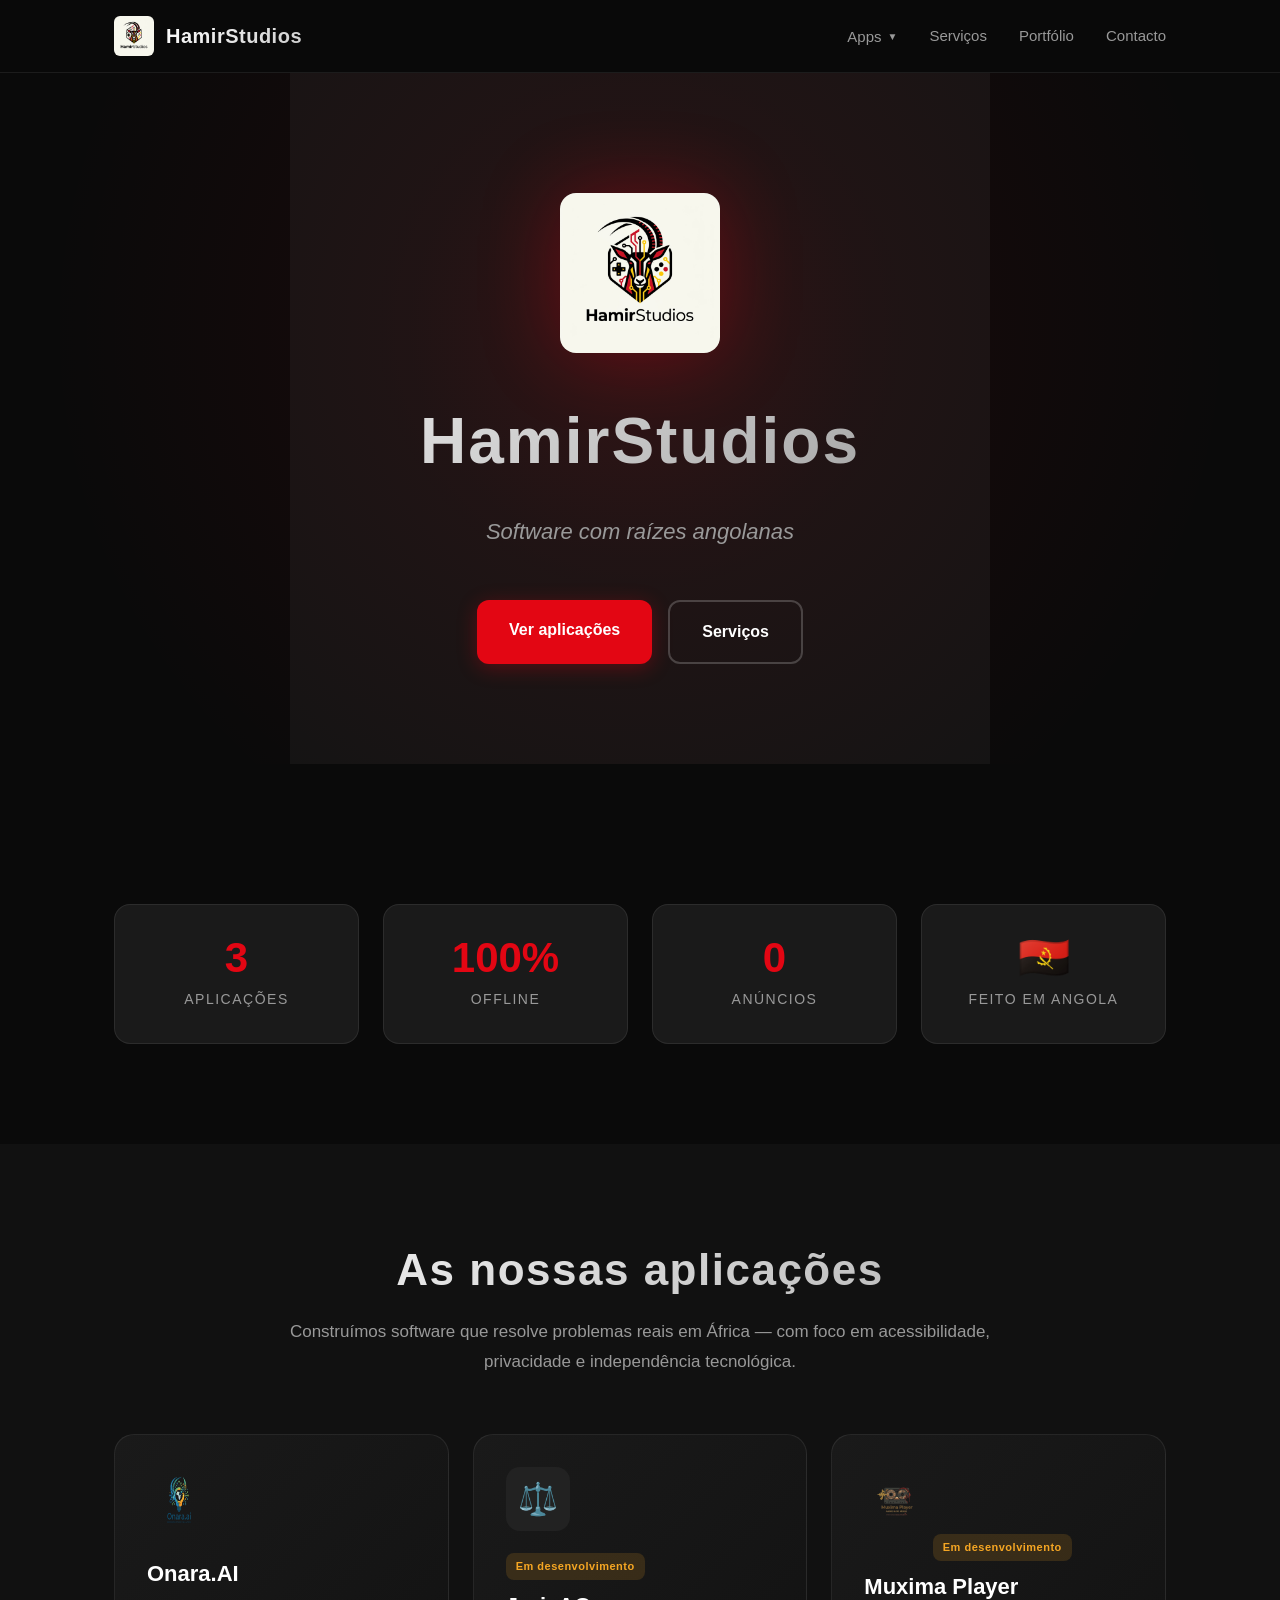
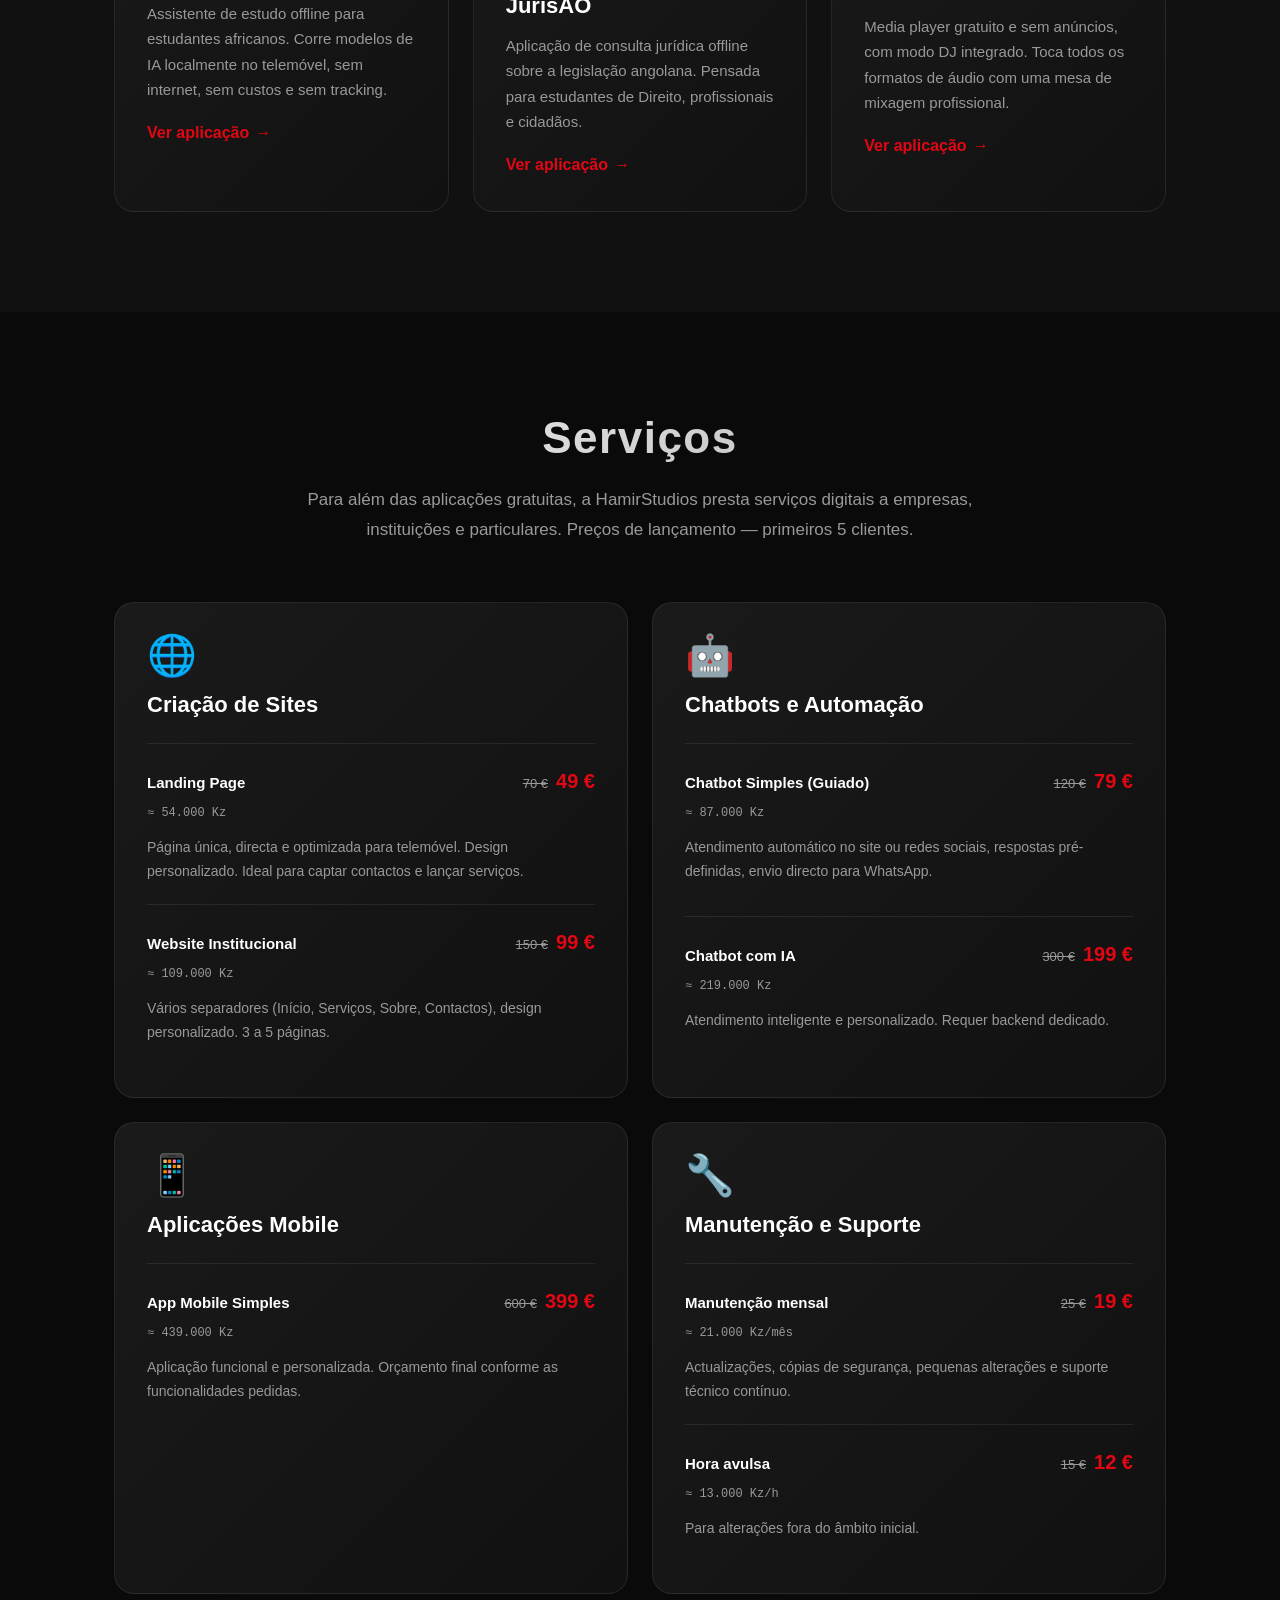
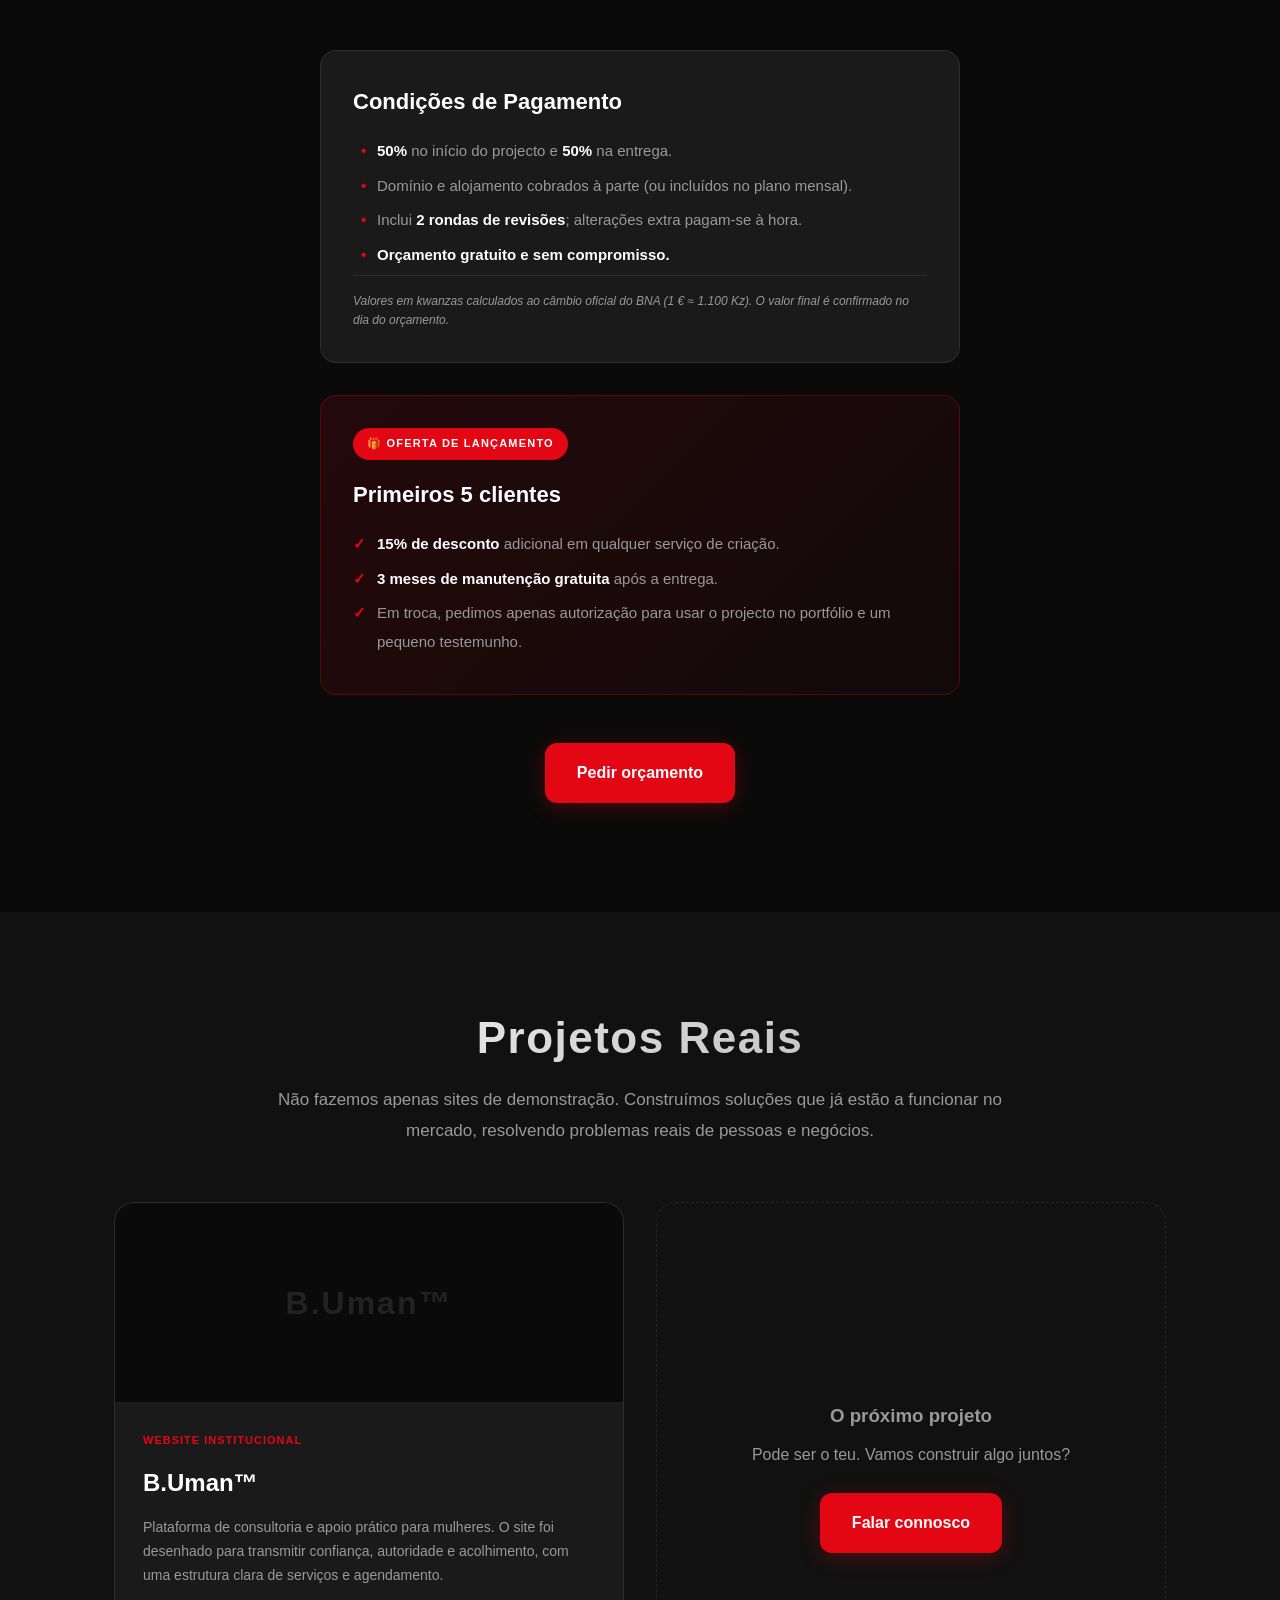
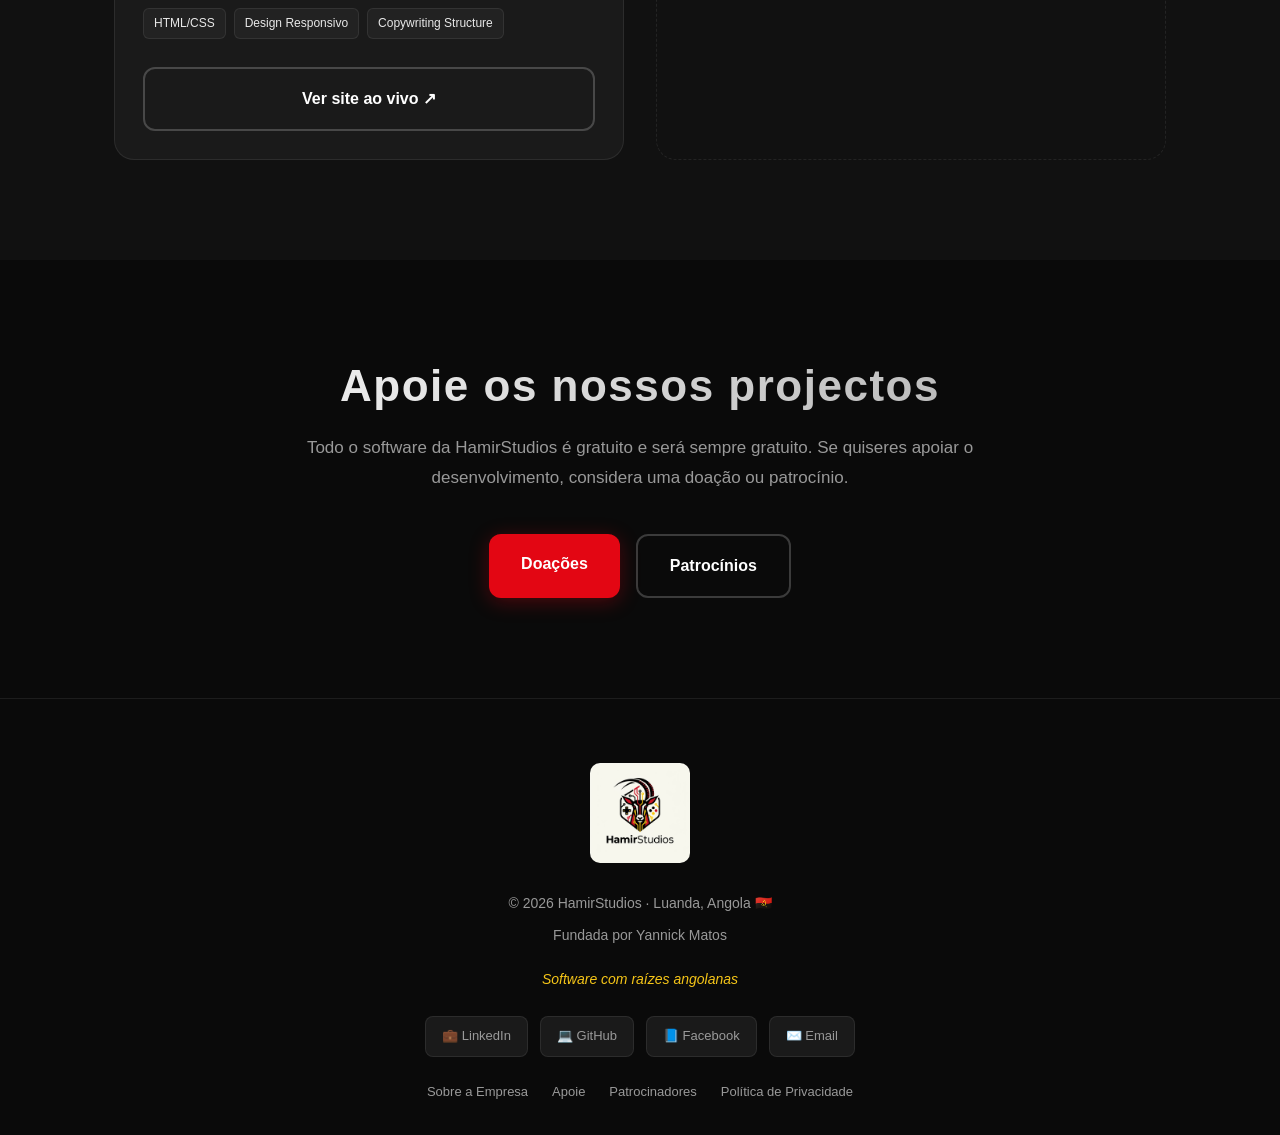
==== commit d730049c: "feat: corrigir posicao do seletor de idiomas e ativar Google Translate em todas as paginas" ====
--- a/index.html
+++ b/index.html
@@ -52,12 +52,7 @@
       <a href="contacto/">Contacto</a>
       
       <!-- Seletor de Idioma -->
-      <select class="lang-selector" onchange="changeLanguage(this.value)">
-        <option value="pt">🇵🇹 PT</option>
-        <option value="en">🇬🇧 EN</option>
-        <option value="fr">🇫🇷 FR</option>
-        <option value="es">🇪🇸 ES</option>
-      </select>
+      
     </nav>
   </div>
 </header>
@@ -334,24 +329,20 @@
 }
 
 function doGTranslate(lang_pair) {
-  if(lang_pair == 'pt') {
-    // Se for português, remove o cookie de tradução para voltar ao original
+  if(lang_pair == 'pt' || lang_pair == '') {
     document.cookie = "googtrans=; expires=Thu, 01 Jan 1970 00:00:00 UTC; path=/;";
     document.cookie = "googtrans=; expires=Thu, 01 Jan 1970 00:00:00 UTC; path=/; domain=" + location.hostname;
     location.reload();
     return;
   }
-  var lang = lang_pair;
   var teCombo;
   var sel = document.getElementsByTagName('select');
   for(var i = 0; i < sel.length; i++) if(sel[i].className == 'goog-te-combo') teCombo = sel[i];
-  if(document.getElementById('google_translate_element') == null ) {
-    return;
-  }
+  if(document.getElementById('google_translate_element') == null ) return;
   if(document.getElementById('google_translate_element').innerHTML.length == 0 || teCombo.length == 0 || teCombo.innerHTML.length == 0) {
     setTimeout(function(){doGTranslate(lang_pair)},500)
   } else {
-    teCombo.value = lang;
+    teCombo.value = lang_pair;
     if(document.createEvent) {
       var evt = document.createEvent("HTMLEvents");
       evt.initEvent("change", true, true);
@@ -362,13 +353,11 @@
   }
 }
 
-// Carregar o script do Google Translate assincronamente
 document.addEventListener('DOMContentLoaded', () => {
   var div = document.createElement('div');
   div.id = 'google_translate_element';
   div.style.display = 'none';
   document.body.appendChild(div);
-  
   var script = document.createElement('script');
   script.type = 'text/javascript';
   script.src = 'https://translate.google.com/translate_a/element.js?cb=googleTranslateElementInit';
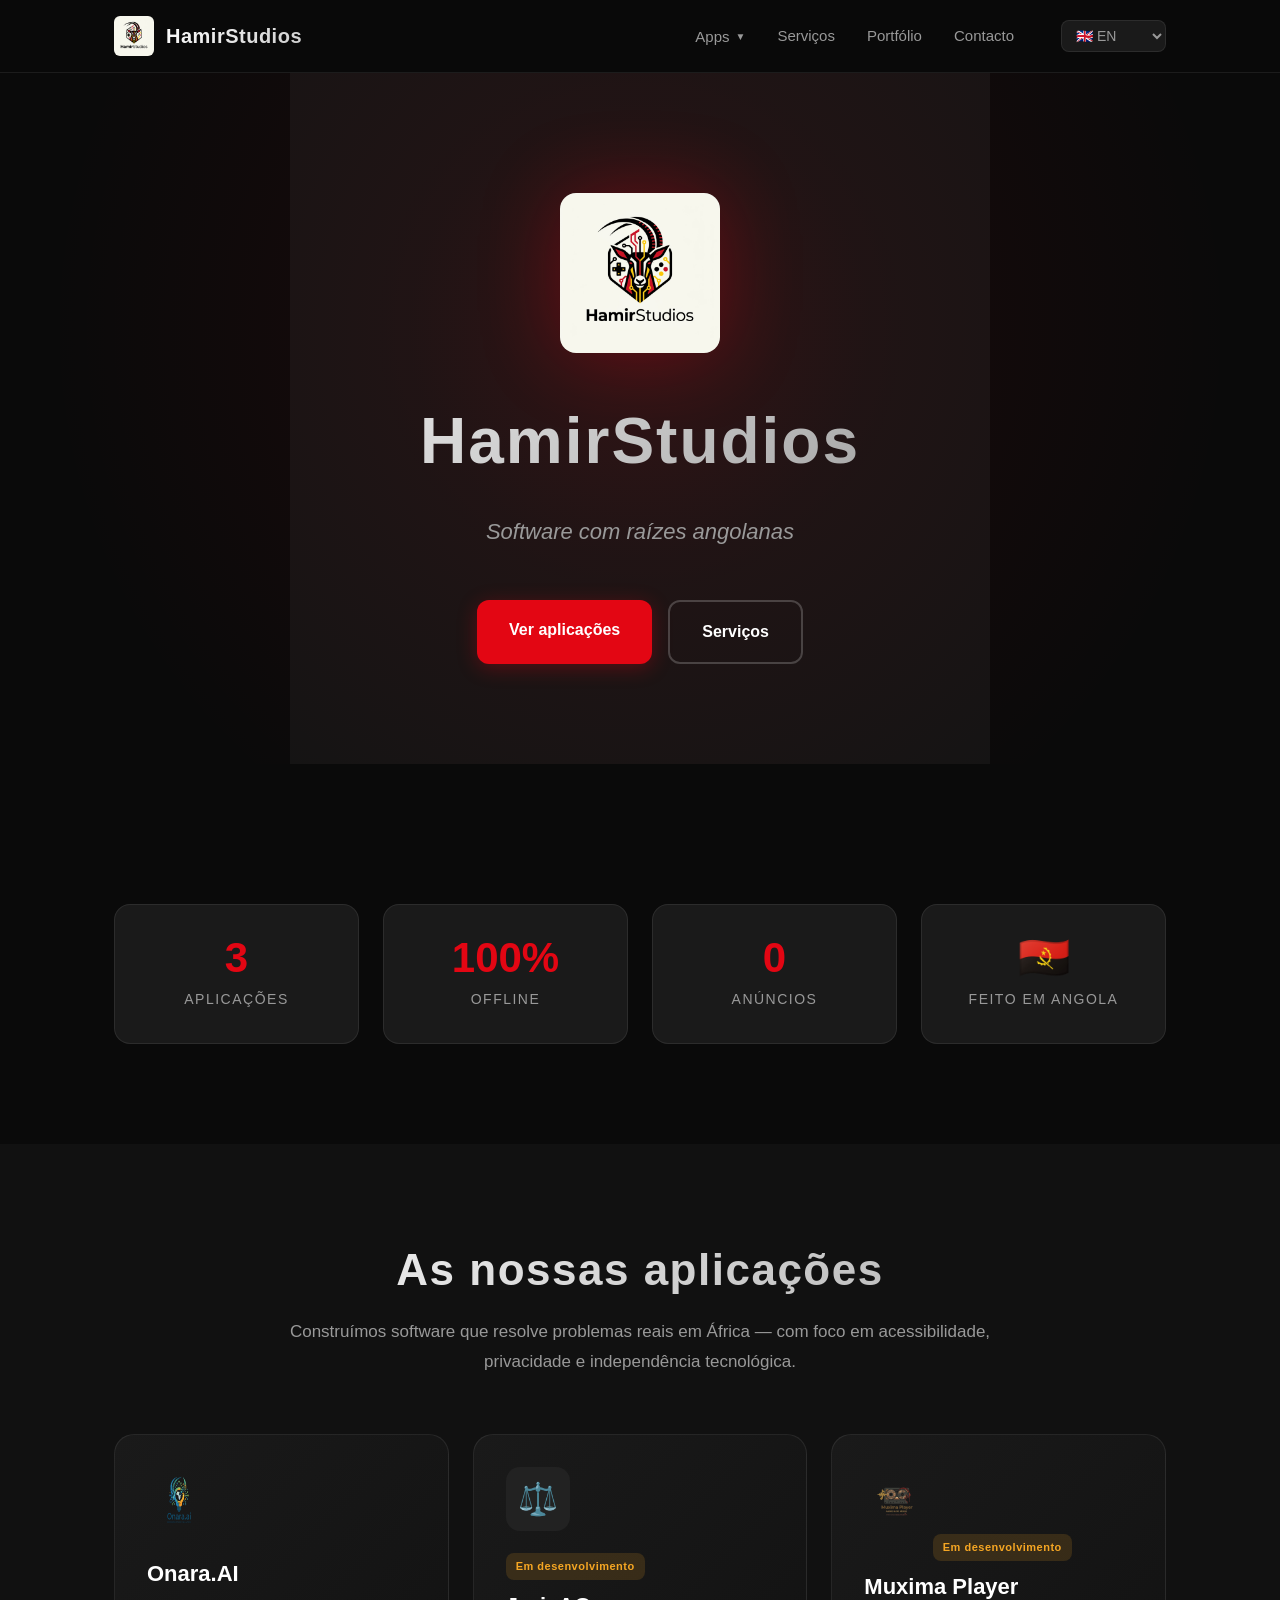
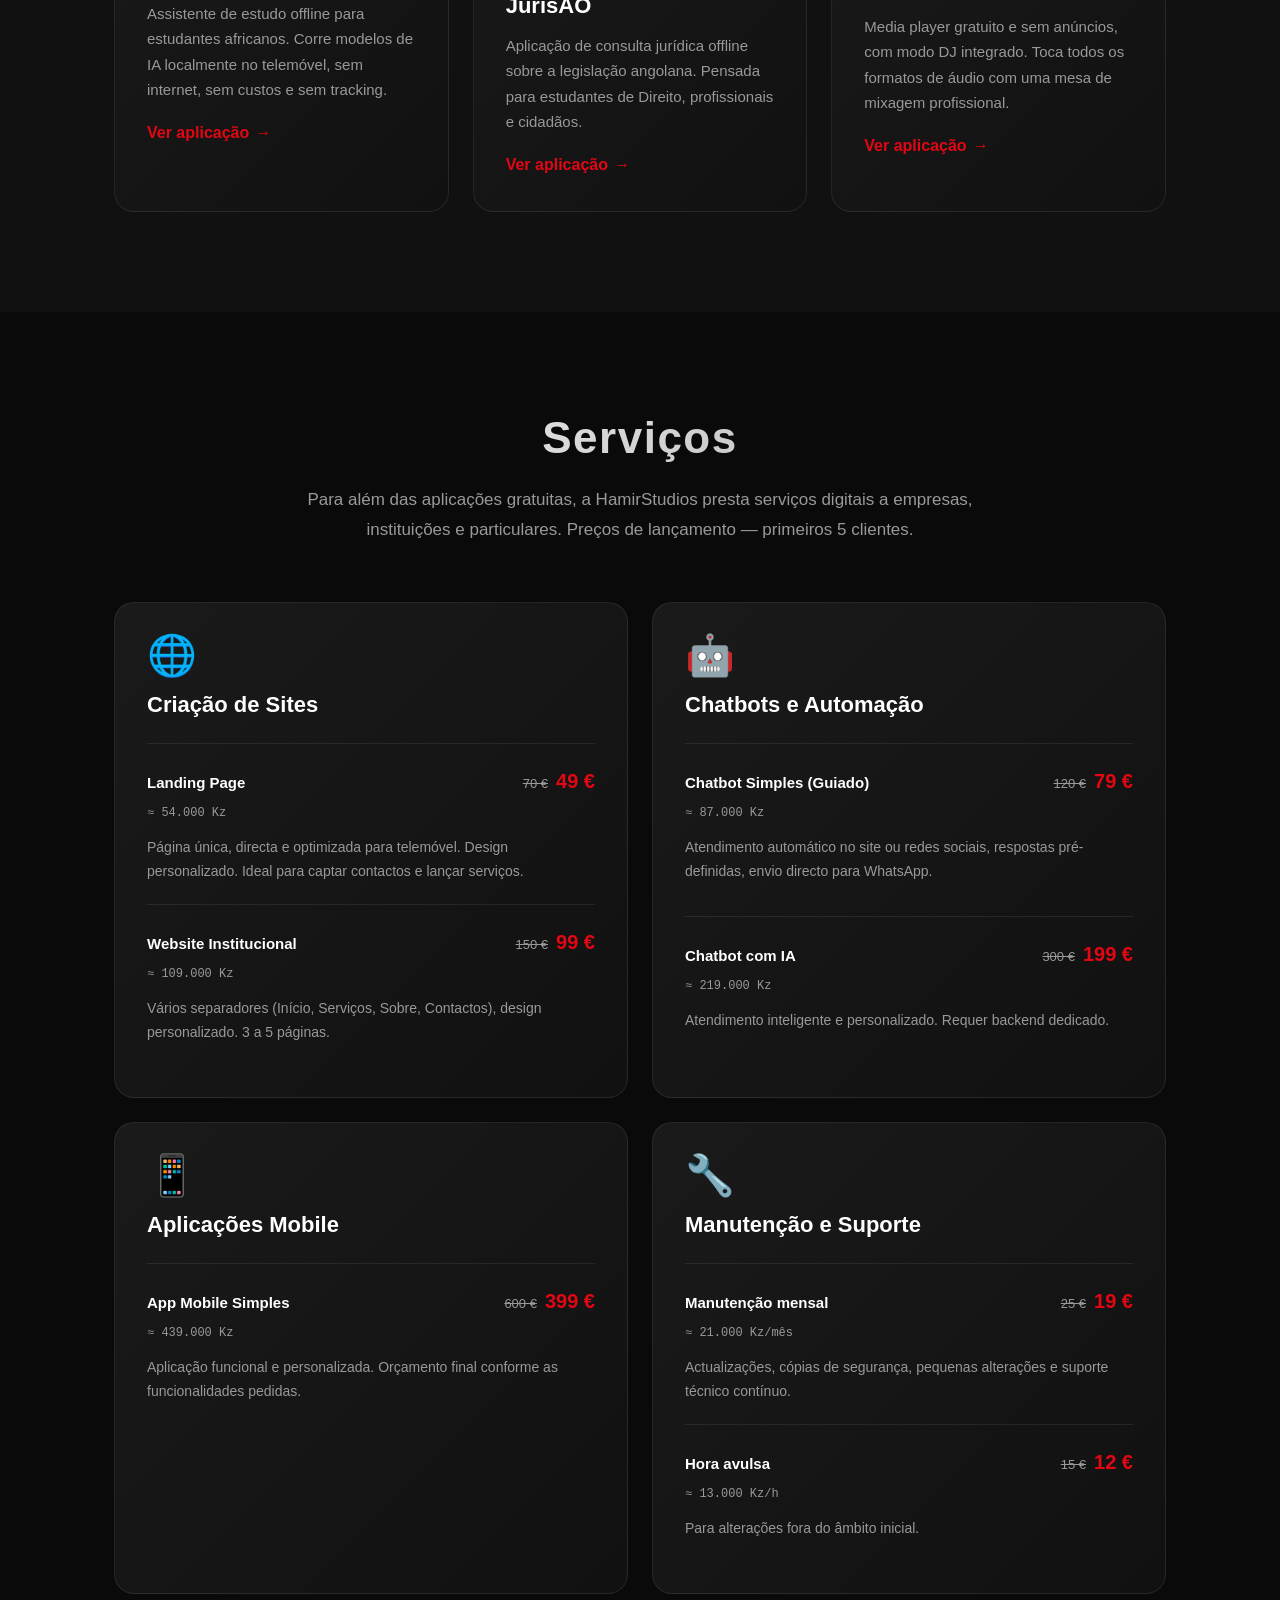
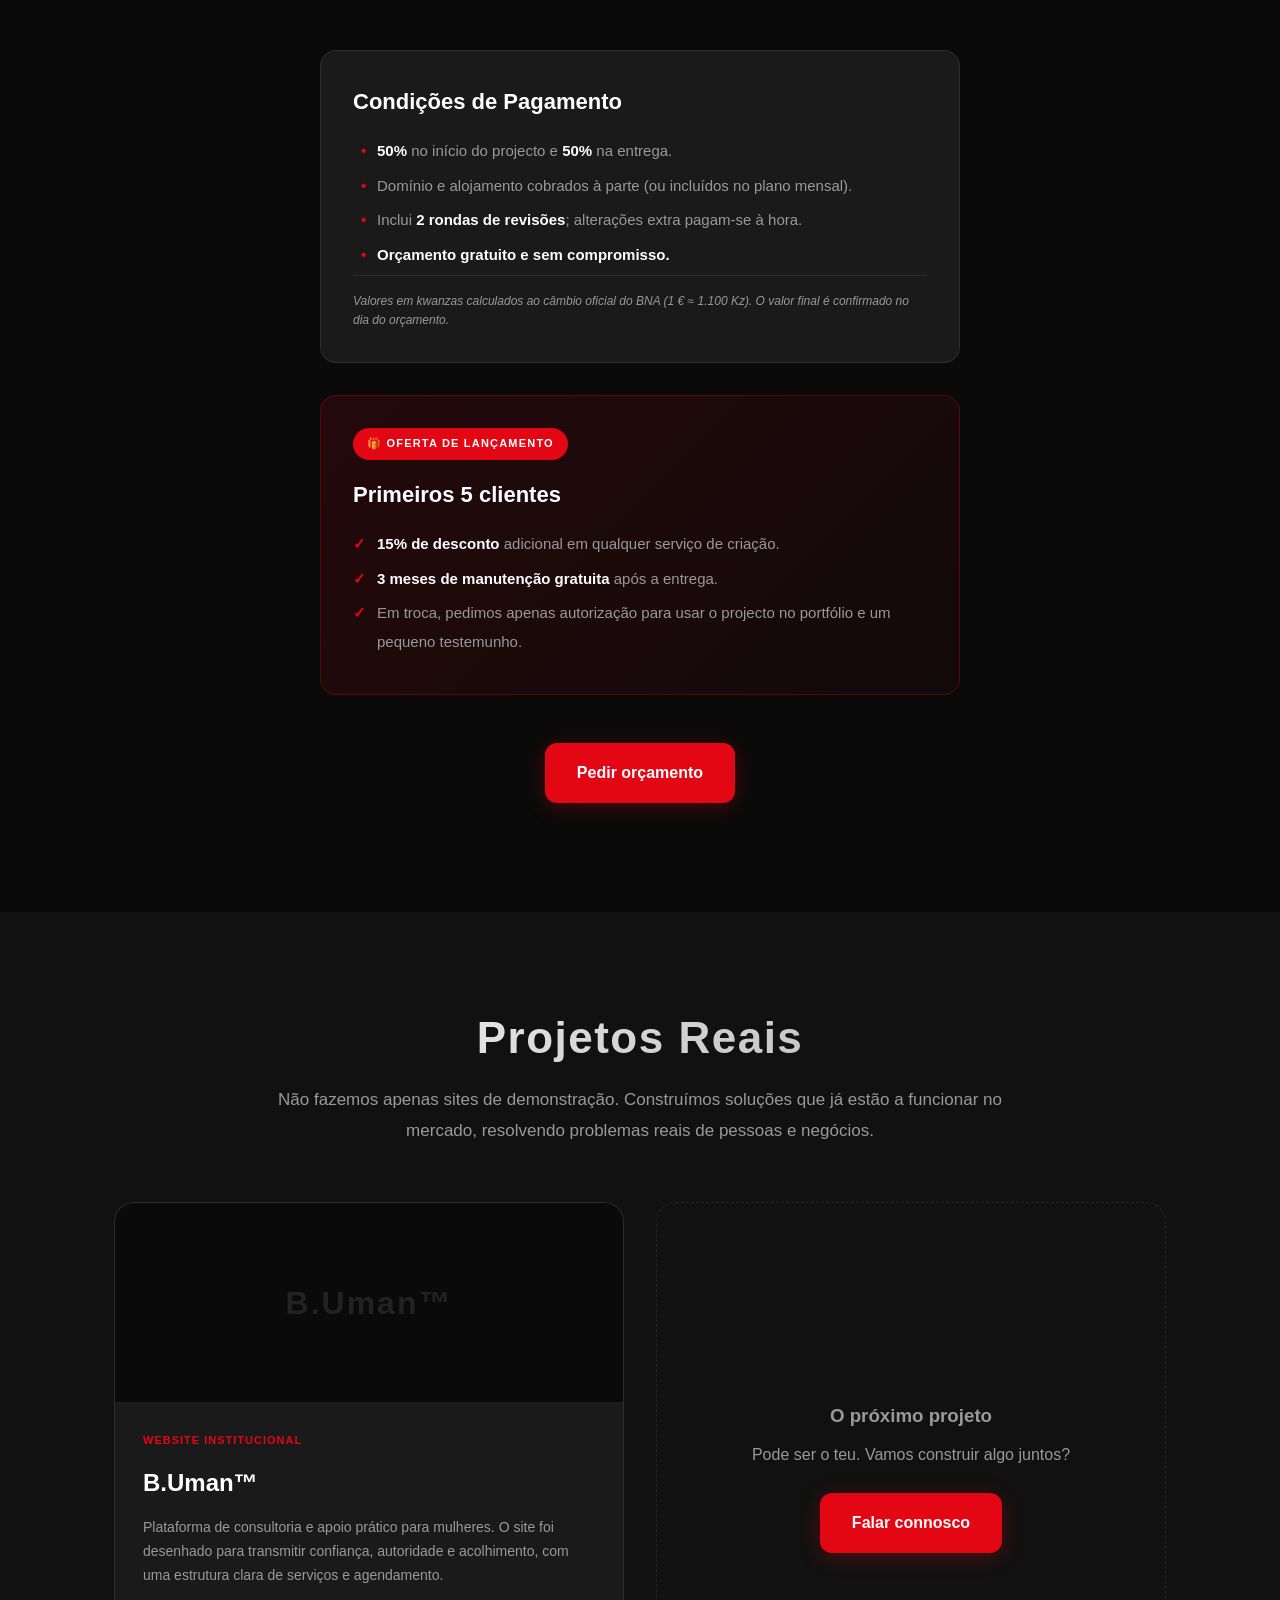
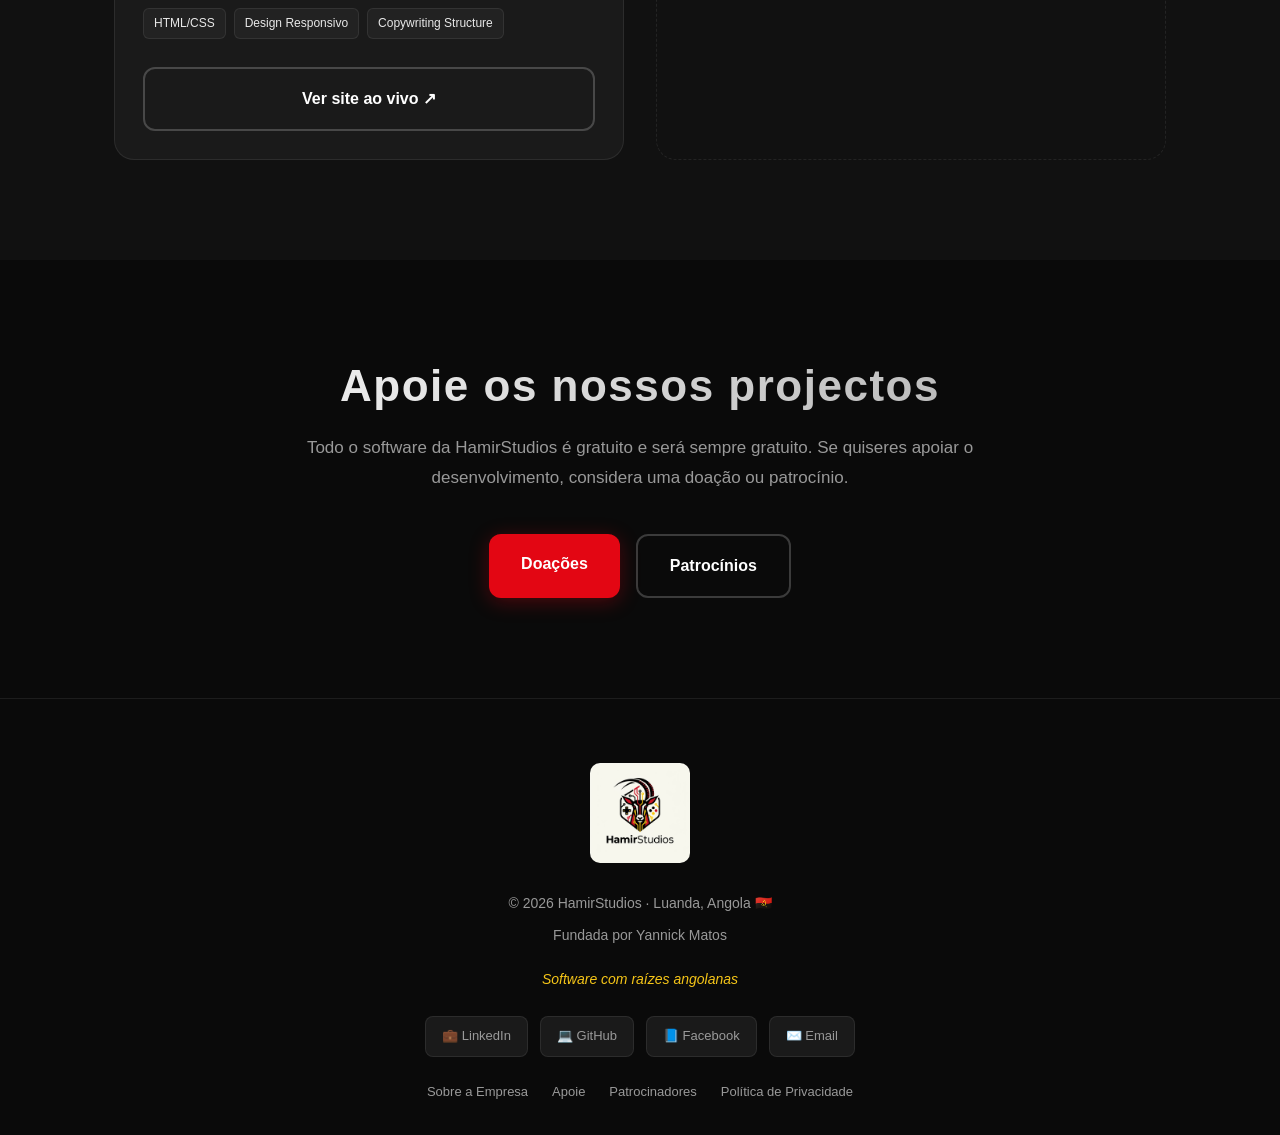
==== commit e8ca143c: "feat: implementar traducao automatica Google Translate em todo o site" ====
--- a/index.html
+++ b/index.html
@@ -27,6 +27,14 @@
       color: var(--white);
     }
   </style>
+  <style>
+    .lang-selector { background: var(--dark-2); color: var(--text-muted); border: 1px solid var(--border); border-radius: 8px; padding: 6px 10px; font-size: 14px; font-weight: 500; cursor: pointer; outline: none; font-family: inherit; transition: border-color 0.2s; margin-left: 15px; }
+    .lang-selector:hover, .lang-selector:focus { border-color: var(--red); color: var(--white); }
+    .goog-te-banner-frame { display: none !important; }
+    body { top: 0 !important; }
+    #goog-gt-tt, .goog-te-balloon-frame { display: none !important; }
+    .goog-text-highlight { background: none !important; box-shadow: none !important; }
+  </style>
 </head>
 <body>
 
@@ -51,8 +59,15 @@
       <a href="#portfolio">Portfólio</a>
       <a href="contacto/">Contacto</a>
       
-      <!-- Seletor de Idioma -->
       
+      
+          <select class="lang-selector" onchange="doGTranslate(this.value);">
+        <option value="">🌐 Idioma</option>
+        <option value="pt">🇵🇹 PT</option>
+        <option value="en">🇬🇧 EN</option>
+        <option value="fr">🇫🇷 FR</option>
+        <option value="es">🇪🇸 ES</option>
+      </select>
     </nav>
   </div>
 </header>
@@ -324,45 +339,15 @@
 </script>
 
 <script type="text/javascript">
-function googleTranslateElementInit() {
-  new google.translate.TranslateElement({pageLanguage: 'pt', autoDisplay: false}, 'google_translate_element');
-}
-
+function googleTranslateElementInit() { new google.translate.TranslateElement({pageLanguage: 'pt', autoDisplay: false}, 'google_translate_element'); }
 function doGTranslate(lang_pair) {
-  if(lang_pair == 'pt' || lang_pair == '') {
-    document.cookie = "googtrans=; expires=Thu, 01 Jan 1970 00:00:00 UTC; path=/;";
-    document.cookie = "googtrans=; expires=Thu, 01 Jan 1970 00:00:00 UTC; path=/; domain=" + location.hostname;
-    location.reload();
-    return;
-  }
-  var teCombo;
-  var sel = document.getElementsByTagName('select');
+  if(lang_pair == 'pt' || lang_pair == '') { document.cookie = "googtrans=; expires=Thu, 01 Jan 1970 00:00:00 UTC; path=/;"; document.cookie = "googtrans=; expires=Thu, 01 Jan 1970 00:00:00 UTC; path=/; domain=" + location.hostname; location.reload(); return; }
+  var teCombo; var sel = document.getElementsByTagName('select');
   for(var i = 0; i < sel.length; i++) if(sel[i].className == 'goog-te-combo') teCombo = sel[i];
   if(document.getElementById('google_translate_element') == null ) return;
-  if(document.getElementById('google_translate_element').innerHTML.length == 0 || teCombo.length == 0 || teCombo.innerHTML.length == 0) {
-    setTimeout(function(){doGTranslate(lang_pair)},500)
-  } else {
-    teCombo.value = lang_pair;
-    if(document.createEvent) {
-      var evt = document.createEvent("HTMLEvents");
-      evt.initEvent("change", true, true);
-      teCombo.dispatchEvent(evt);
-    } else {
-      teCombo.fireEvent("onchange");
-    }
-  }
-}
-
-document.addEventListener('DOMContentLoaded', () => {
-  var div = document.createElement('div');
-  div.id = 'google_translate_element';
-  div.style.display = 'none';
-  document.body.appendChild(div);
-  var script = document.createElement('script');
-  script.type = 'text/javascript';
-  script.src = 'https://translate.google.com/translate_a/element.js?cb=googleTranslateElementInit';
-  document.body.appendChild(script);
-});
+  if(document.getElementById('google_translate_element').innerHTML.length == 0 || teCombo.length == 0 || teCombo.innerHTML.length == 0) { setTimeout(function(){doGTranslate(lang_pair)},500) } else { teCombo.value = lang_pair; if(document.createEvent) { var evt = document.createEvent("HTMLEvents"); evt.initEvent("change", true, true); teCombo.dispatchEvent(evt); } else { teCombo.fireEvent("onchange"); } }
+}
+document.addEventListener('DOMContentLoaded', () => { var div = document.createElement('div'); div.id = 'google_translate_element'; div.style.display = 'none'; document.body.appendChild(div); var script = document.createElement('script'); script.type = 'text/javascript'; script.src = 'https://translate.google.com/translate_a/element.js?cb=googleTranslateElementInit'; document.body.appendChild(script); });
 </script>
 </body>
 </html>
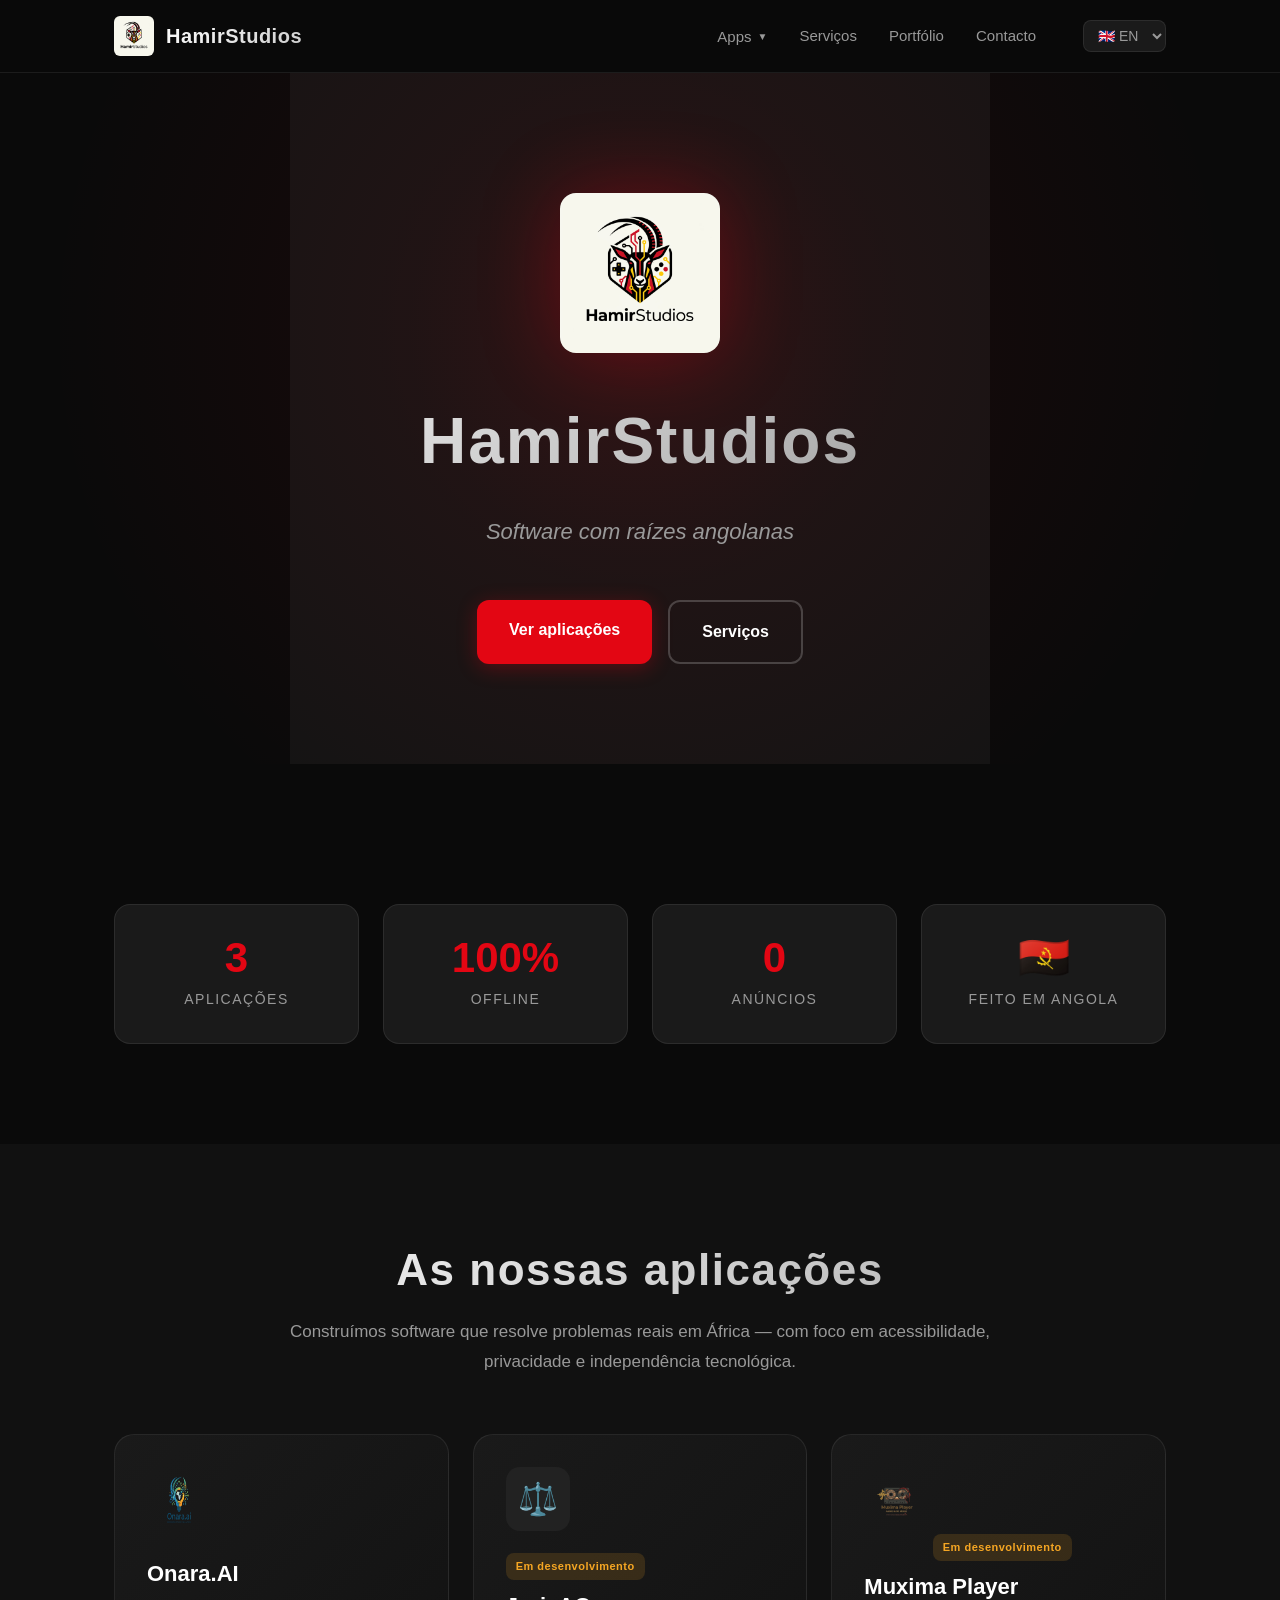
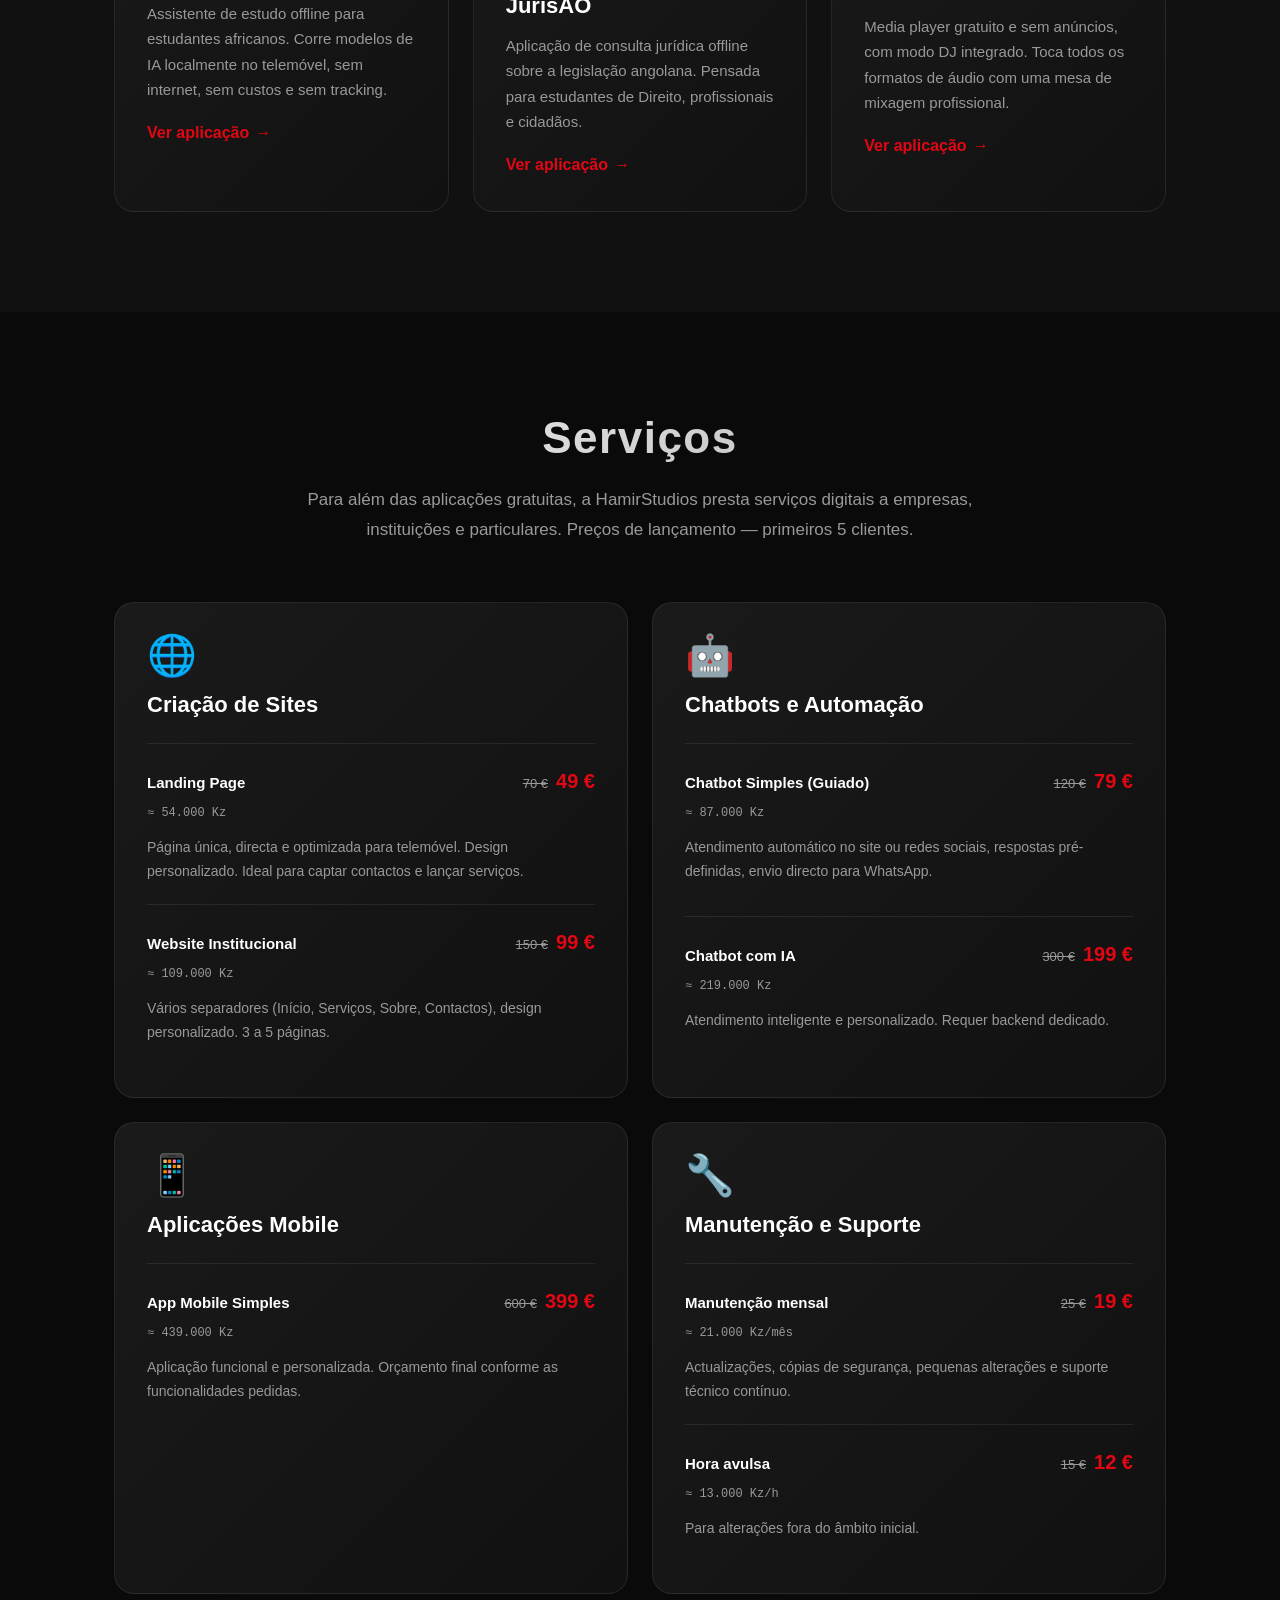
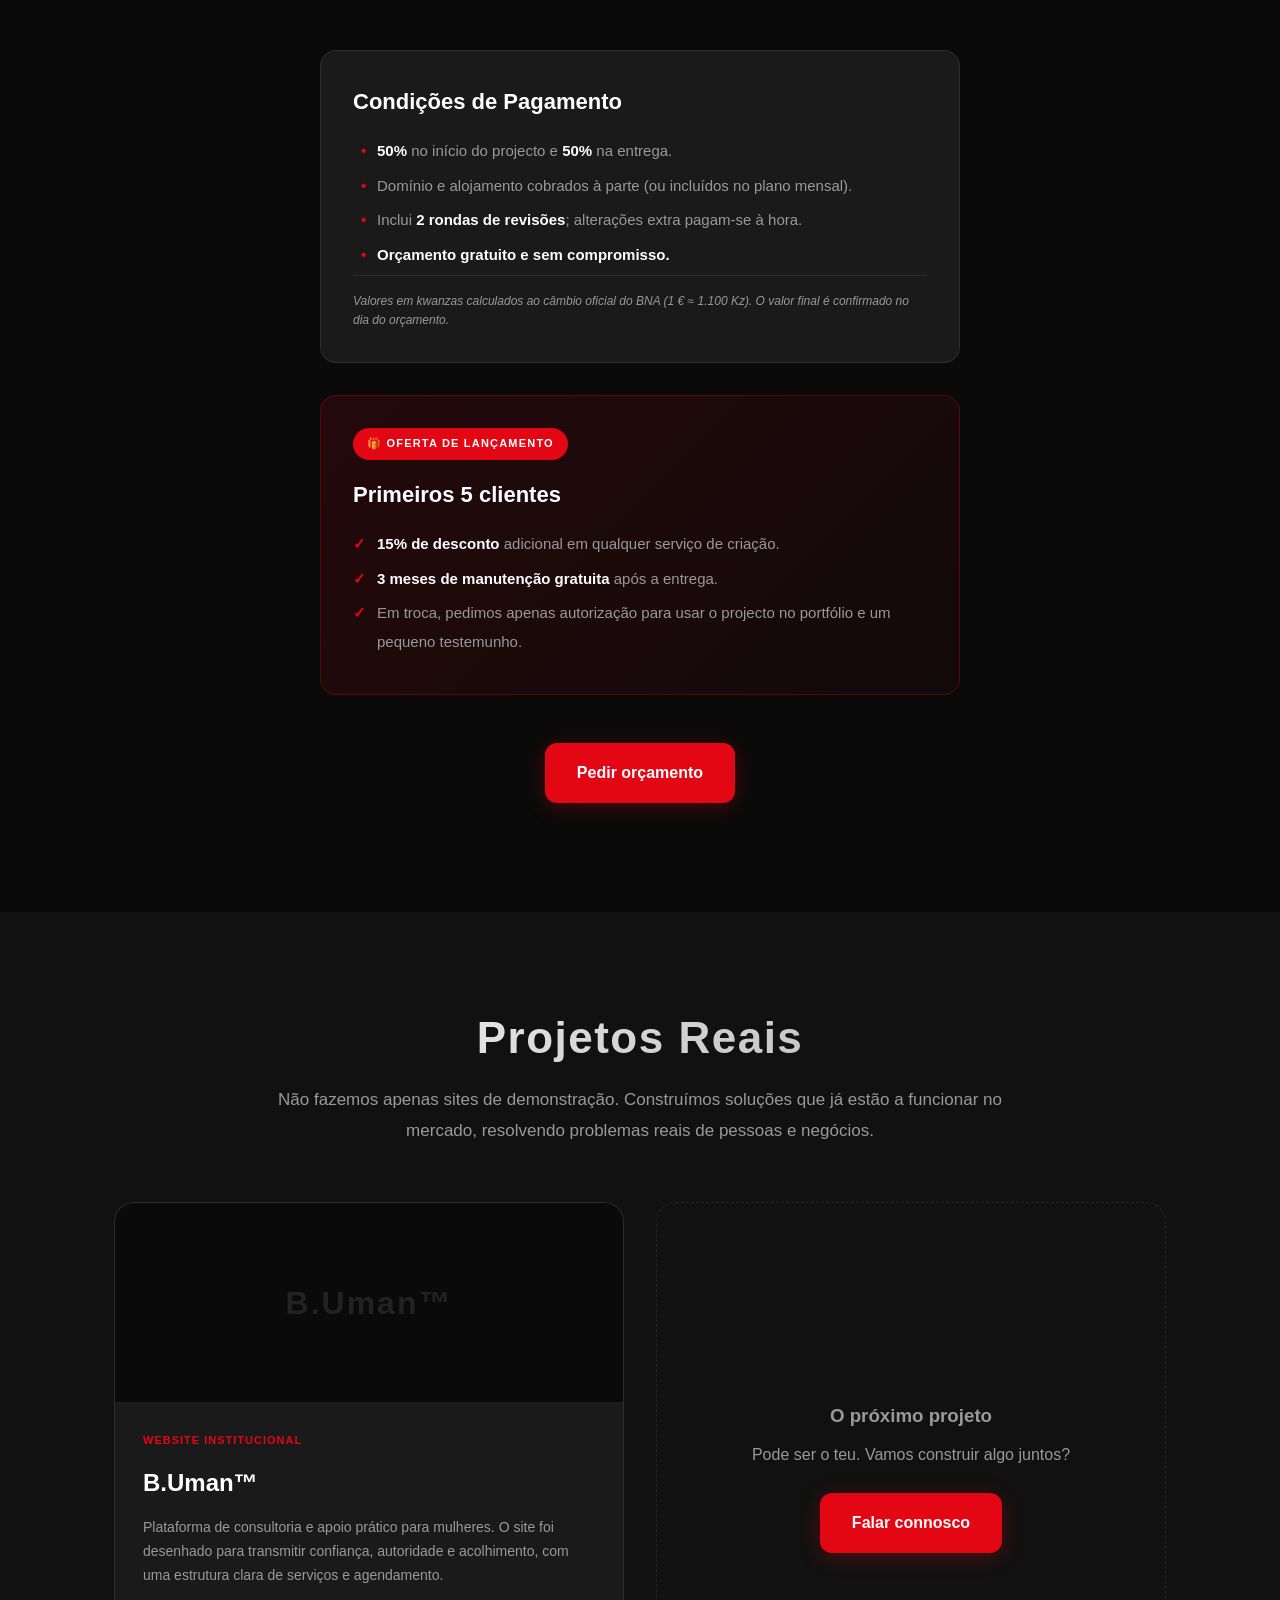
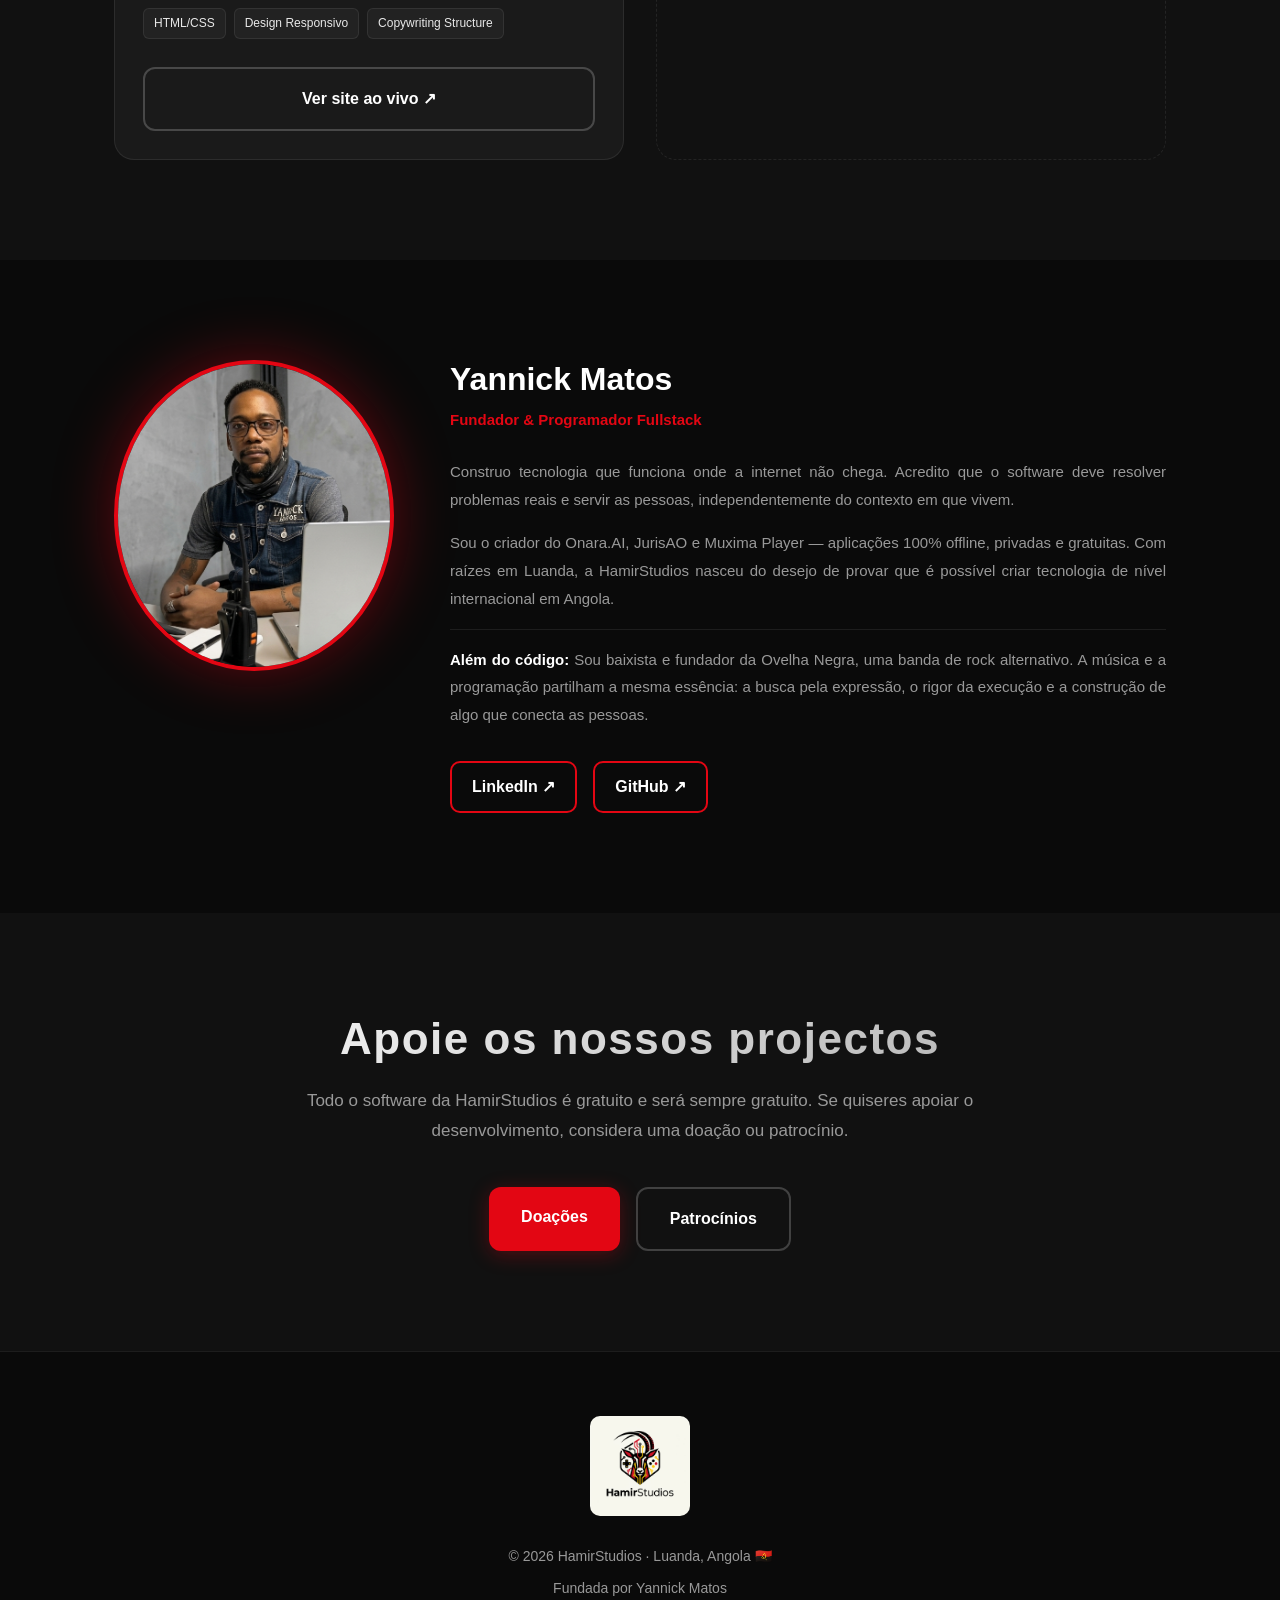
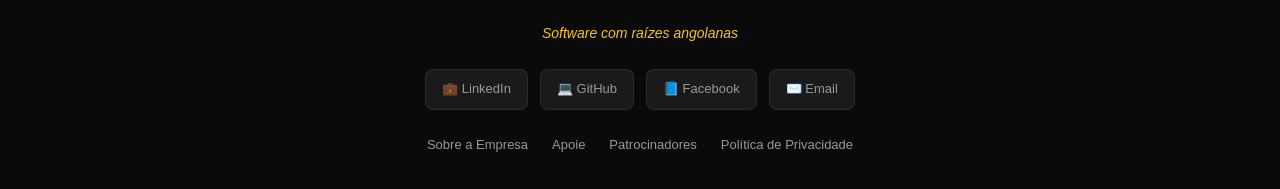
==== commit bc8e88a0: "fix: substituir Google Translate por traducao JSON local no index" ====
--- a/index.html
+++ b/index.html
@@ -8,7 +8,6 @@
   <link rel="icon" href="assets/logoonara.png">
   <link rel="stylesheet" href="style.css">
   <style>
-    /* Estilos específicos para o seletor de idioma */
     .lang-selector {
       background: var(--dark-2);
       color: var(--text-muted);
@@ -21,19 +20,12 @@
       outline: none;
       font-family: inherit;
       transition: border-color 0.2s;
+      margin-left: 15px;
     }
     .lang-selector:hover, .lang-selector:focus {
       border-color: var(--red);
       color: var(--white);
     }
-  </style>
-  <style>
-    .lang-selector { background: var(--dark-2); color: var(--text-muted); border: 1px solid var(--border); border-radius: 8px; padding: 6px 10px; font-size: 14px; font-weight: 500; cursor: pointer; outline: none; font-family: inherit; transition: border-color 0.2s; margin-left: 15px; }
-    .lang-selector:hover, .lang-selector:focus { border-color: var(--red); color: var(--white); }
-    .goog-te-banner-frame { display: none !important; }
-    body { top: 0 !important; }
-    #goog-gt-tt, .goog-te-balloon-frame { display: none !important; }
-    .goog-text-highlight { background: none !important; box-shadow: none !important; }
   </style>
 </head>
 <body>
@@ -47,22 +39,19 @@
     <nav class="site-nav">
       <div class="nav-dropdown">
         <button class="nav-dropdown-toggle" onclick="toggleDropdown(event)">
-          <span>Apps</span> <span class="arrow">▼</span>
+          <span data-i18n="nav_apps">Apps</span> <span class="arrow">▼</span>
         </button>
         <div class="nav-dropdown-menu">
-          <a href="onara-ai/">Onara.AI <span class="status live">Publicado</span></a>
-          <a href="jurisao/">JurisAO <span class="status">Em dev</span></a>
-          <a href="muxima-player/">Muxima Player <span class="status">Em dev</span></a>
+          <a href="onara-ai/">Onara.AI</a>
+          <a href="jurisao/">JurisAO</a>
+          <a href="muxima-player/">Muxima Player</a>
         </div>
       </div>
-      <a href="#servicos">Serviços</a>
-      <a href="#portfolio">Portfólio</a>
-      <a href="contacto/">Contacto</a>
+      <a href="#servicos" data-i18n="nav_services">Serviços</a>
+      <a href="#portfolio" data-i18n="nav_portfolio">Portfólio</a>
+      <a href="contacto/" data-i18n="nav_contact">Contacto</a>
       
-      
-      
-          <select class="lang-selector" onchange="doGTranslate(this.value);">
-        <option value="">🌐 Idioma</option>
+      <select class="lang-selector" onchange="changeLanguage(this.value)">
         <option value="pt">🇵🇹 PT</option>
         <option value="en">🇬🇧 EN</option>
         <option value="fr">🇫🇷 FR</option>
@@ -77,10 +66,10 @@
   <div class="container hero-content">
     <img src="assets/logo-hamir.jpeg" class="hero-logo" alt="HamirStudios">
     <h1>HamirStudios</h1>
-    <p class="tagline">Software com raízes angolanas</p>
+    <p class="tagline" data-i18n="hero_tagline">Software com raízes angolanas</p>
     <div class="cta-buttons">
-      <a href="#apps" class="btn btn-primary">Ver aplicações</a>
-      <a href="#servicos" class="btn btn-secondary">Serviços</a>
+      <a href="#apps" class="btn btn-primary" data-i18n="hero_btn_apps">Ver aplicações</a>
+      <a href="#servicos" class="btn btn-secondary" data-i18n="hero_btn_services">Serviços</a>
     </div>
   </div>
 </section>
@@ -88,38 +77,38 @@
 <section class="section">
   <div class="container">
     <div class="stats reveal">
-      <div class="stat"><div class="stat-value">3</div><div class="stat-label">Aplicações</div></div>
-      <div class="stat"><div class="stat-value">100%</div><div class="stat-label">Offline</div></div>
-      <div class="stat"><div class="stat-value">0</div><div class="stat-label">Anúncios</div></div>
-      <div class="stat"><div class="stat-value">🇦🇴</div><div class="stat-label">Feito em Angola</div></div>
+      <div class="stat"><div class="stat-value">3</div><div class="stat-label" data-i18n="stats_apps">Aplicações</div></div>
+      <div class="stat"><div class="stat-value">100%</div><div class="stat-label" data-i18n="stats_offline">Offline</div></div>
+      <div class="stat"><div class="stat-value">0</div><div class="stat-label" data-i18n="stats_ads">Anúncios</div></div>
+      <div class="stat"><div class="stat-value">🇦🇴</div><div class="stat-label" data-i18n="stats_made">Feito em Angola</div></div>
     </div>
   </div>
 </section>
 
 <section class="section section-alt" id="apps">
   <div class="container">
-    <h2 class="section-title reveal">As nossas aplicações</h2>
-    <p class="section-subtitle reveal">Construímos software que resolve problemas reais em África — com foco em acessibilidade, privacidade e independência tecnológica.</p>
+    <h2 class="section-title reveal" data-i18n="apps_title">As nossas aplicações</h2>
+    <p class="section-subtitle reveal" data-i18n="apps_subtitle">Construímos software que resolve problemas reais em África — com foco em acessibilidade, privacidade e independência tecnológica.</p>
     <div class="card-grid">
       <article class="card reveal">
         <img src="assets/logoonara.png" class="card-icon" alt="Onara.AI">
         <h3>Onara.AI</h3>
-        <p>Assistente de estudo offline para estudantes africanos. Corre modelos de IA localmente no telemóvel, sem internet, sem custos e sem tracking.</p>
-        <a href="onara-ai/" class="card-link"><span>Ver aplicação</span> →</a>
+        <p data-i18n="app_onara_desc">Assistente de estudo offline para estudantes africanos. Corre modelos de IA localmente no telemóvel, sem internet, sem custos e sem tracking.</p>
+        <a href="onara-ai/" class="card-link"><span data-i18n="app_view">Ver aplicação</span> →</a>
       </article>
       <article class="card reveal">
         <div class="card-icon" style="background: var(--dark-3); display:flex; align-items:center; justify-content:center; font-size:32px;">⚖️</div>
-        <span class="badge-dev">Em desenvolvimento</span>
+        <span class="badge-dev" data-i18n="app_dev">Em desenvolvimento</span>
         <h3>JurisAO</h3>
-        <p>Aplicação de consulta jurídica offline sobre a legislação angolana. Pensada para estudantes de Direito, profissionais e cidadãos.</p>
-        <a href="jurisao/" class="card-link"><span>Ver aplicação</span> →</a>
+        <p data-i18n="app_jurisao_desc">Aplicação de consulta jurídica offline sobre a legislação angolana. Pensada para estudantes de Direito, profissionais e cidadãos.</p>
+        <a href="jurisao/" class="card-link"><span data-i18n="app_view">Ver aplicação</span> →</a>
       </article>
       <article class="card reveal">
         <img src="assets/muxima-player.png" class="card-icon" alt="Muxima Player" style="object-fit: contain;">
-        <span class="badge-dev">Em desenvolvimento</span>
+        <span class="badge-dev" data-i18n="app_dev">Em desenvolvimento</span>
         <h3>Muxima Player</h3>
-        <p>Media player gratuito e sem anúncios, com modo DJ integrado. Toca todos os formatos de áudio com uma mesa de mixagem profissional.</p>
-        <a href="muxima-player/" class="card-link"><span>Ver aplicação</span> →</a>
+        <p data-i18n="app_muxima_desc">Media player gratuito e sem anúncios, com modo DJ integrado. Toca todos os formatos de áudio com uma mesa de mixagem profissional.</p>
+        <a href="muxima-player/" class="card-link"><span data-i18n="app_view">Ver aplicação</span> →</a>
       </article>
     </div>
   </div>
@@ -127,90 +116,90 @@
 
 <section class="section" id="servicos">
   <div class="container">
-    <h2 class="section-title reveal">Serviços</h2>
-    <p class="section-subtitle reveal">Para além das aplicações gratuitas, a HamirStudios presta serviços digitais a empresas, instituições e particulares. Preços de lançamento — primeiros 5 clientes.</p>
+    <h2 class="section-title reveal" data-i18n="services_title">Serviços</h2>
+    <p class="section-subtitle reveal" data-i18n="services_subtitle">Para além das aplicações gratuitas, a HamirStudios presta serviços digitais a empresas, instituições e particulares. Preços de lançamento — primeiros 5 clientes.</p>
     <div class="services-grid">
       <article class="service-card reveal">
         <div class="service-icon">🌐</div>
-        <h3>Criação de Sites</h3>
-        <div class="service-item">
-          <div class="service-item-header"><span class="service-name">Landing Page</span><span class="service-price"><span class="price-old">70 €</span><span class="price-new">49 €</span></span></div>
+        <h3 data-i18n="service_sites_title">Criação de Sites</h3>
+        <div class="service-item">
+          <div class="service-item-header"><span class="service-name" data-i18n="service_landing">Landing Page</span><span class="service-price"><span class="price-old">70 €</span><span class="price-new">49 €</span></span></div>
           <div class="service-price-kz">≈ 54.000 Kz</div>
-          <p>Página única, directa e optimizada para telemóvel. Design personalizado. Ideal para captar contactos e lançar serviços.</p>
-        </div>
-        <div class="service-item">
-          <div class="service-item-header"><span class="service-name">Website Institucional</span><span class="service-price"><span class="price-old">150 €</span><span class="price-new">99 €</span></span></div>
+          <p data-i18n="service_landing_desc">Página única, directa e optimizada para telemóvel. Design personalizado. Ideal para captar contactos e lançar serviços.</p>
+        </div>
+        <div class="service-item">
+          <div class="service-item-header"><span class="service-name" data-i18n="service_website">Website Institucional</span><span class="service-price"><span class="price-old">150 €</span><span class="price-new">99 €</span></span></div>
           <div class="service-price-kz">≈ 109.000 Kz</div>
-          <p>Vários separadores (Início, Serviços, Sobre, Contactos), design personalizado. 3 a 5 páginas.</p>
+          <p data-i18n="service_website_desc">Vários separadores (Início, Serviços, Sobre, Contactos), design personalizado. 3 a 5 páginas.</p>
         </div>
       </article>
       <article class="service-card reveal">
         <div class="service-icon">🤖</div>
-        <h3>Chatbots e Automação</h3>
-        <div class="service-item">
-          <div class="service-item-header"><span class="service-name">Chatbot Simples (Guiado)</span><span class="service-price"><span class="price-old">120 €</span><span class="price-new">79 €</span></span></div>
+        <h3 data-i18n="service_chatbots_title">Chatbots e Automação</h3>
+        <div class="service-item">
+          <div class="service-item-header"><span class="service-name" data-i18n="service_chat_simple">Chatbot Simples (Guiado)</span><span class="service-price"><span class="price-old">120 €</span><span class="price-new">79 €</span></span></div>
           <div class="service-price-kz">≈ 87.000 Kz</div>
-          <p>Atendimento automático no site ou redes sociais, respostas pré-definidas, envio directo para WhatsApp.</p>
-        </div>
-        <div class="service-item">
-          <div class="service-item-header"><span class="service-name">Chatbot com IA</span><span class="service-price"><span class="price-old">300 €</span><span class="price-new">199 €</span></span></div>
+          <p data-i18n="service_chat_simple_desc">Atendimento automático no site ou redes sociais, respostas pré-definidas, envio directo para WhatsApp.</p>
+        </div>
+        <div class="service-item">
+          <div class="service-item-header"><span class="service-name" data-i18n="service_chat_ia">Chatbot com IA</span><span class="service-price"><span class="price-old">300 €</span><span class="price-new">199 €</span></span></div>
           <div class="service-price-kz">≈ 219.000 Kz</div>
-          <p>Atendimento inteligente e personalizado. Requer backend dedicado.</p>
+          <p data-i18n="service_chat_ia_desc">Atendimento inteligente e personalizado. Requer backend dedicado.</p>
         </div>
       </article>
       <article class="service-card reveal">
         <div class="service-icon">📱</div>
-        <h3>Aplicações Mobile</h3>
-        <div class="service-item">
-          <div class="service-item-header"><span class="service-name">App Mobile Simples</span><span class="service-price"><span class="price-old">600 €</span><span class="price-new">399 €</span></span></div>
+        <h3 data-i18n="service_mobile_title">Aplicações Mobile</h3>
+        <div class="service-item">
+          <div class="service-item-header"><span class="service-name" data-i18n="service_mobile">App Mobile Simples</span><span class="service-price"><span class="price-old">600 €</span><span class="price-new">399 €</span></span></div>
           <div class="service-price-kz">≈ 439.000 Kz</div>
-          <p>Aplicação funcional e personalizada. Orçamento final conforme as funcionalidades pedidas.</p>
+          <p data-i18n="service_mobile_desc">Aplicação funcional e personalizada. Orçamento final conforme as funcionalidades pedidas.</p>
         </div>
       </article>
       <article class="service-card reveal">
         <div class="service-icon">🔧</div>
-        <h3>Manutenção e Suporte</h3>
-        <div class="service-item">
-          <div class="service-item-header"><span class="service-name">Manutenção mensal</span><span class="service-price"><span class="price-old">25 €</span><span class="price-new">19 €</span></span></div>
+        <h3 data-i18n="service_support_title">Manutenção e Suporte</h3>
+        <div class="service-item">
+          <div class="service-item-header"><span class="service-name" data-i18n="service_maintenance">Manutenção mensal</span><span class="service-price"><span class="price-old">25 €</span><span class="price-new">19 €</span></span></div>
           <div class="service-price-kz">≈ 21.000 Kz/mês</div>
-          <p>Actualizações, cópias de segurança, pequenas alterações e suporte técnico contínuo.</p>
-        </div>
-        <div class="service-item">
-          <div class="service-item-header"><span class="service-name">Hora avulsa</span><span class="service-price"><span class="price-old">15 €</span><span class="price-new">12 €</span></span></div>
+          <p data-i18n="service_maintenance_desc">Actualizações, cópias de segurança, pequenas alterações e suporte técnico contínuo.</p>
+        </div>
+        <div class="service-item">
+          <div class="service-item-header"><span class="service-name" data-i18n="service_hour">Hora avulsa</span><span class="service-price"><span class="price-old">15 €</span><span class="price-new">12 €</span></span></div>
           <div class="service-price-kz">≈ 13.000 Kz/h</div>
-          <p>Para alterações fora do âmbito inicial.</p>
+          <p data-i18n="service_hour_desc">Para alterações fora do âmbito inicial.</p>
         </div>
       </article>
     </div>
     <div class="service-conditions reveal">
-      <h3>Condições de Pagamento</h3>
+      <h3 data-i18n="service_conditions_title">Condições de Pagamento</h3>
       <ul>
-        <li><strong>50%</strong> no início do projecto e <strong>50%</strong> na entrega.</li>
-        <li>Domínio e alojamento cobrados à parte (ou incluídos no plano mensal).</li>
-        <li>Inclui <strong>2 rondas de revisões</strong>; alterações extra pagam-se à hora.</li>
-        <li><strong>Orçamento gratuito e sem compromisso.</strong></li>
+        <li data-i18n="service_cond_1"><strong>50%</strong> no início do projecto e <strong>50%</strong> na entrega.</li>
+        <li data-i18n="service_cond_2">Domínio e alojamento cobrados à parte (ou incluídos no plano mensal).</li>
+        <li data-i18n="service_cond_3">Inclui <strong>2 rondas de revisões</strong>; alterações extra pagam-se à hora.</li>
+        <li data-i18n="service_cond_4"><strong>Orçamento gratuito e sem compromisso.</strong></li>
       </ul>
-      <p class="service-note">Valores em kwanzas calculados ao câmbio oficial do BNA (1 € ≈ 1.100 Kz). O valor final é confirmado no dia do orçamento.</p>
+      <p class="service-note" data-i18n="service_note">Valores em kwanzas calculados ao câmbio oficial do BNA (1 € ≈ 1.100 Kz). O valor final é confirmado no dia do orçamento.</p>
     </div>
     <div class="launch-offer reveal">
-      <div class="launch-badge">🎁 Oferta de Lançamento</div>
-      <h3>Primeiros 5 clientes</h3>
+      <div class="launch-badge" data-i18n="launch_badge">🎁 Oferta de Lançamento</div>
+      <h3 data-i18n="launch_title">Primeiros 5 clientes</h3>
       <ul>
-        <li><strong>15% de desconto</strong> adicional em qualquer serviço de criação.</li>
-        <li><strong>3 meses de manutenção gratuita</strong> após a entrega.</li>
-        <li>Em troca, pedimos apenas autorização para usar o projecto no portfólio e um pequeno testemunho.</li>
+        <li data-i18n="launch_1"><strong>15% de desconto</strong> adicional em qualquer serviço de criação.</li>
+        <li data-i18n="launch_2"><strong>3 meses de manutenção gratuita</strong> após a entrega.</li>
+        <li data-i18n="launch_3">Em troca, pedimos apenas autorização para usar o projecto no portfólio e um pequeno testemunho.</li>
       </ul>
     </div>
     <div class="reveal" style="text-align: center; margin-top: 48px;">
-      <a href="contacto/" class="btn btn-primary">Pedir orçamento</a>
+      <a href="contacto/" class="btn btn-primary" data-i18n="services_btn">Pedir orçamento</a>
     </div>
   </div>
 </section>
 
 <section class="section section-alt" id="portfolio">
   <div class="container">
-    <h2 class="section-title reveal">Projetos Reais</h2>
-    <p class="section-subtitle reveal">Não fazemos apenas sites de demonstração. Construímos soluções que já estão a funcionar no mercado, resolvendo problemas reais de pessoas e negócios.</p>
+    <h2 class="section-title reveal" data-i18n="portfolio_title">Projetos Reais</h2>
+    <p class="section-subtitle reveal" data-i18n="portfolio_subtitle">Não fazemos apenas sites de demonstração. Construímos soluções que já estão a funcionar no mercado, resolvendo problemas reais de pessoas e negócios.</p>
 
     <div class="portfolio-grid">
       <article class="portfolio-card reveal">
@@ -218,36 +207,57 @@
           <div class="portfolio-placeholder">B.Uman™</div>
         </div>
         <div class="portfolio-content">
-          <span class="portfolio-tag">Website Institucional</span>
+          <span class="portfolio-tag" data-i18n="portfolio_tag">Website Institucional</span>
           <h3>B.Uman™</h3>
-          <p class="portfolio-desc">Plataforma de consultoria e apoio prático para mulheres. O site foi desenhado para transmitir confiança, autoridade e acolhimento, com uma estrutura clara de serviços e agendamento.</p>
+          <p class="portfolio-desc" data-i18n="portfolio_desc">Plataforma de consultoria e apoio prático para mulheres. O site foi desenhado para transmitir confiança, autoridade e acolhimento, com uma estrutura clara de serviços e agendamento.</p>
           <div class="portfolio-tech">
             <span>HTML/CSS</span>
             <span>Design Responsivo</span>
             <span>Copywriting Structure</span>
           </div>
-          <a href="https://buman-cyan.vercel.app/" target="_blank" rel="noopener" class="btn btn-secondary" style="margin-top: 16px;"><span>Ver site ao vivo</span> ↗</a>
+          <a href="https://buman-cyan.vercel.app/" target="_blank" rel="noopener" class="btn btn-secondary" style="margin-top: 16px;"><span data-i18n="portfolio_btn">Ver site ao vivo</span> ↗</a>
         </div>
       </article>
 
       <article class="portfolio-card reveal" style="background: var(--dark-1); border-style: dashed; display: flex; align-items: center; justify-content: center; text-align: center; padding: 40px;">
         <div>
-          <h3 style="color: var(--text-muted); margin-bottom: 8px;">O próximo projeto</h3>
-          <p style="color: var(--text-muted); margin-bottom: 24px;">Pode ser o teu. Vamos construir algo juntos?</p>
-          <a href="contacto/" class="btn btn-primary">Falar connosco</a>
-        </div>
-      </article>
-    </div>
-  </div>
-</section>
-
-<section class="section">
+          <h3 style="color: var(--text-muted); margin-bottom: 8px;" data-i18n="next_project">O próximo projeto</h3>
+          <p style="color: var(--text-muted); margin-bottom: 24px;" data-i18n="next_project_desc">Pode ser o teu. Vamos construir algo juntos?</p>
+          <a href="contacto/" class="btn btn-primary" data-i18n="next_project_btn">Falar connosco</a>
+        </div>
+      </article>
+    </div>
+  </div>
+</section>
+
+<section class="section" id="sobre">
+  <div class="container">
+    <div class="about-grid">
+      <img src="assets/yannick.png" class="about-photo" alt="Yannick Matos" style="background: var(--dark-3);">
+      <div class="about-text reveal">
+        <h2 data-i18n="about_title">Yannick Matos</h2>
+        <p class="role" data-i18n="about_role">Fundador & Programador Fullstack</p>
+        <p data-i18n="about_p1">Construo tecnologia que funciona onde a internet não chega. Acredito que o software deve resolver problemas reais e servir as pessoas, independentemente do contexto em que vivem.</p>
+        <p data-i18n="about_p2">Sou o criador do Onara.AI, JurisAO e Muxima Player — aplicações 100% offline, privadas e gratuitas. Com raízes em Luanda, a HamirStudios nasceu do desejo de provar que é possível criar tecnologia de nível internacional em Angola.</p>
+        <p style="margin-top: 16px; padding-top: 16px; border-top: 1px solid var(--border);" data-i18n="about_p3">
+          <strong style="color: var(--white);">Além do código:</strong> Sou baixista e fundador da Ovelha Negra, uma banda de rock alternativo. A música e a programação partilham a mesma essência: a busca pela expressão, o rigor da execução e a construção de algo que conecta as pessoas.
+        </p>
+        <div class="about-links">
+          <a href="https://linkedin.com/in/yannickmatos" target="_blank" rel="noopener">LinkedIn ↗</a>
+          <a href="https://github.com/matrixangola" target="_blank" rel="noopener">GitHub ↗</a>
+        </div>
+      </div>
+    </div>
+  </div>
+</section>
+
+<section class="section section-alt">
   <div class="container" style="text-align: center;">
-    <h2 class="section-title reveal">Apoie os nossos projectos</h2>
-    <p class="section-subtitle reveal" style="margin: 0 auto 40px;">Todo o software da HamirStudios é gratuito e será sempre gratuito. Se quiseres apoiar o desenvolvimento, considera uma doação ou patrocínio.</p>
+    <h2 class="section-title reveal" data-i18n="support_title">Apoie os nossos projectos</h2>
+    <p class="section-subtitle reveal" style="margin: 0 auto 40px;" data-i18n="support_subtitle">Todo o software da HamirStudios é gratuito e será sempre gratuito. Se quiseres apoiar o desenvolvimento, considera uma doação ou patrocínio.</p>
     <div class="reveal" style="display: flex; gap: 16px; justify-content: center; flex-wrap: wrap;">
-      <a href="apoie/" class="btn btn-primary">Doações</a>
-      <a href="patrocinadores/" class="btn btn-secondary">Patrocínios</a>
+      <a href="apoie/" class="btn btn-primary" data-i18n="support_btn_donations">Doações</a>
+      <a href="patrocinadores/" class="btn btn-secondary" data-i18n="support_btn_sponsors">Patrocínios</a>
     </div>
   </div>
 </section>
@@ -256,20 +266,19 @@
   <div class="container">
     <img src="assets/logo-hamir.jpeg" class="footer-logo" alt="HamirStudios">
     <p class="footer-text">© 2026 HamirStudios · Luanda, Angola 🇦🇴</p>
-    <p class="footer-text">Fundada por Yannick Matos</p>
-    <p class="footer-slogan">Software com raízes angolanas</p>
+    <p class="footer-text" data-i18n="footer_founder">Fundada por Yannick Matos</p>
+    <p class="footer-slogan" data-i18n="footer_slogan">Software com raízes angolanas</p>
     <div class="footer-social">
       <a href="https://linkedin.com/in/yannickmatos" target="_blank" rel="noopener">💼 LinkedIn</a>
       <a href="https://github.com/matrixangola" target="_blank" rel="noopener">💻 GitHub</a>
       <a href="https://www.facebook.com/yannickdematos" target="_blank" rel="noopener">📘 Facebook</a>
       <a href="mailto:yannickmatos.ym@gmail.com">✉️ Email</a>
     </div>
-
     <div class="footer-links">
-      <a href="sobre/">Sobre a Empresa</a>
-      <a href="apoie/">Apoie</a>
-      <a href="patrocinadores/">Patrocinadores</a>
-      <a href="privacidade/">Política de Privacidade</a>
+      <a href="sobre/" data-i18n="footer_about">Sobre a Empresa</a>
+      <a href="apoie/" data-i18n="footer_support">Apoie</a>
+      <a href="patrocinadores/" data-i18n="footer_sponsors">Patrocinadores</a>
+      <a href="privacidade/" data-i18n="footer_privacy">Política de Privacidade</a>
     </div>
   </div>
 </footer>
@@ -294,60 +303,34 @@
 }, { threshold: 0.1, rootMargin: '0px 0px -50px 0px' });
 document.querySelectorAll('.reveal').forEach(el => observer.observe(el));
 
-// ─────────────────────────────────────────
-// SISTEMA DE TRADUÇÃO (i18n)
-// ─────────────────────────────────────────
+// Tradução Local (JSON)
 let currentTranslations = {};
-
 async function loadLanguage(lang) {
   try {
     const response = await fetch(`locales/${lang}.json`);
     currentTranslations = await response.json();
     updateTexts();
-  } catch (error) {
-    console.error("Erro ao carregar o idioma:", error);
-  }
+  } catch (error) { console.error("Erro ao carregar idioma:", error); }
 }
-
 function updateTexts() {
   document.querySelectorAll('[data-i18n]').forEach(el => {
     const key = el.getAttribute('data-i18n');
-    if (currentTranslations[key]) {
-      el.innerHTML = currentTranslations[key];
-    }
+    if (currentTranslations[key]) { el.innerHTML = currentTranslations[key]; }
   });
 }
-
 function changeLanguage(lang) {
   localStorage.setItem('preferredLang', lang);
   loadLanguage(lang);
 }
-
-// Inicialização: verifica se o utilizador já escolheu um idioma ou deteta o do navegador
 document.addEventListener('DOMContentLoaded', () => {
   let savedLang = localStorage.getItem('preferredLang');
-  let browserLang = navigator.language.slice(0, 2); // Pega apenas 'pt', 'en', etc.
-  
+  let browserLang = navigator.language.slice(0, 2);
   let langToLoad = savedLang || (['pt', 'en', 'fr', 'es'].includes(browserLang) ? browserLang : 'pt');
-  
-  // Atualiza o seletor visualmente
   const selector = document.querySelector('.lang-selector');
   if (selector) selector.value = langToLoad;
-  
   loadLanguage(langToLoad);
 });
 </script>
 
-<script type="text/javascript">
-function googleTranslateElementInit() { new google.translate.TranslateElement({pageLanguage: 'pt', autoDisplay: false}, 'google_translate_element'); }
-function doGTranslate(lang_pair) {
-  if(lang_pair == 'pt' || lang_pair == '') { document.cookie = "googtrans=; expires=Thu, 01 Jan 1970 00:00:00 UTC; path=/;"; document.cookie = "googtrans=; expires=Thu, 01 Jan 1970 00:00:00 UTC; path=/; domain=" + location.hostname; location.reload(); return; }
-  var teCombo; var sel = document.getElementsByTagName('select');
-  for(var i = 0; i < sel.length; i++) if(sel[i].className == 'goog-te-combo') teCombo = sel[i];
-  if(document.getElementById('google_translate_element') == null ) return;
-  if(document.getElementById('google_translate_element').innerHTML.length == 0 || teCombo.length == 0 || teCombo.innerHTML.length == 0) { setTimeout(function(){doGTranslate(lang_pair)},500) } else { teCombo.value = lang_pair; if(document.createEvent) { var evt = document.createEvent("HTMLEvents"); evt.initEvent("change", true, true); teCombo.dispatchEvent(evt); } else { teCombo.fireEvent("onchange"); } }
-}
-document.addEventListener('DOMContentLoaded', () => { var div = document.createElement('div'); div.id = 'google_translate_element'; div.style.display = 'none'; document.body.appendChild(div); var script = document.createElement('script'); script.type = 'text/javascript'; script.src = 'https://translate.google.com/translate_a/element.js?cb=googleTranslateElementInit'; document.body.appendChild(script); });
-</script>
 </body>
 </html>
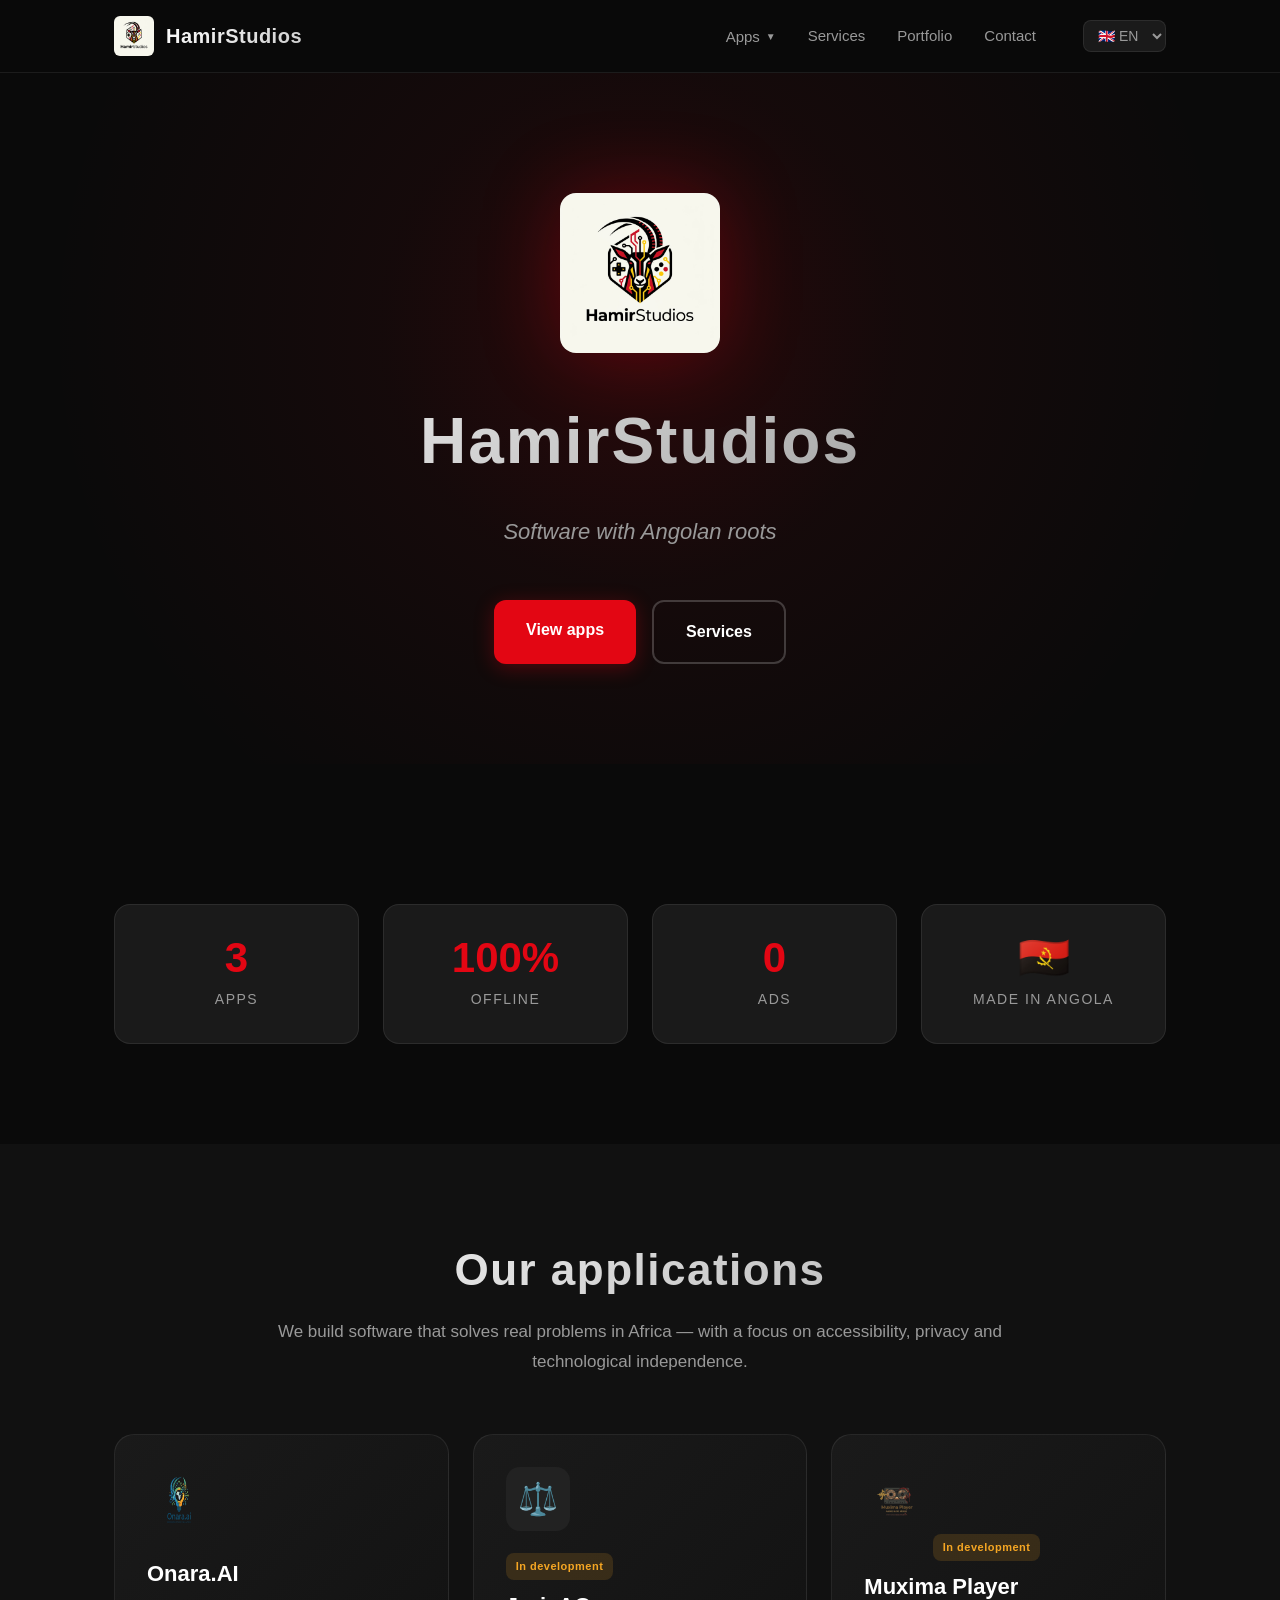
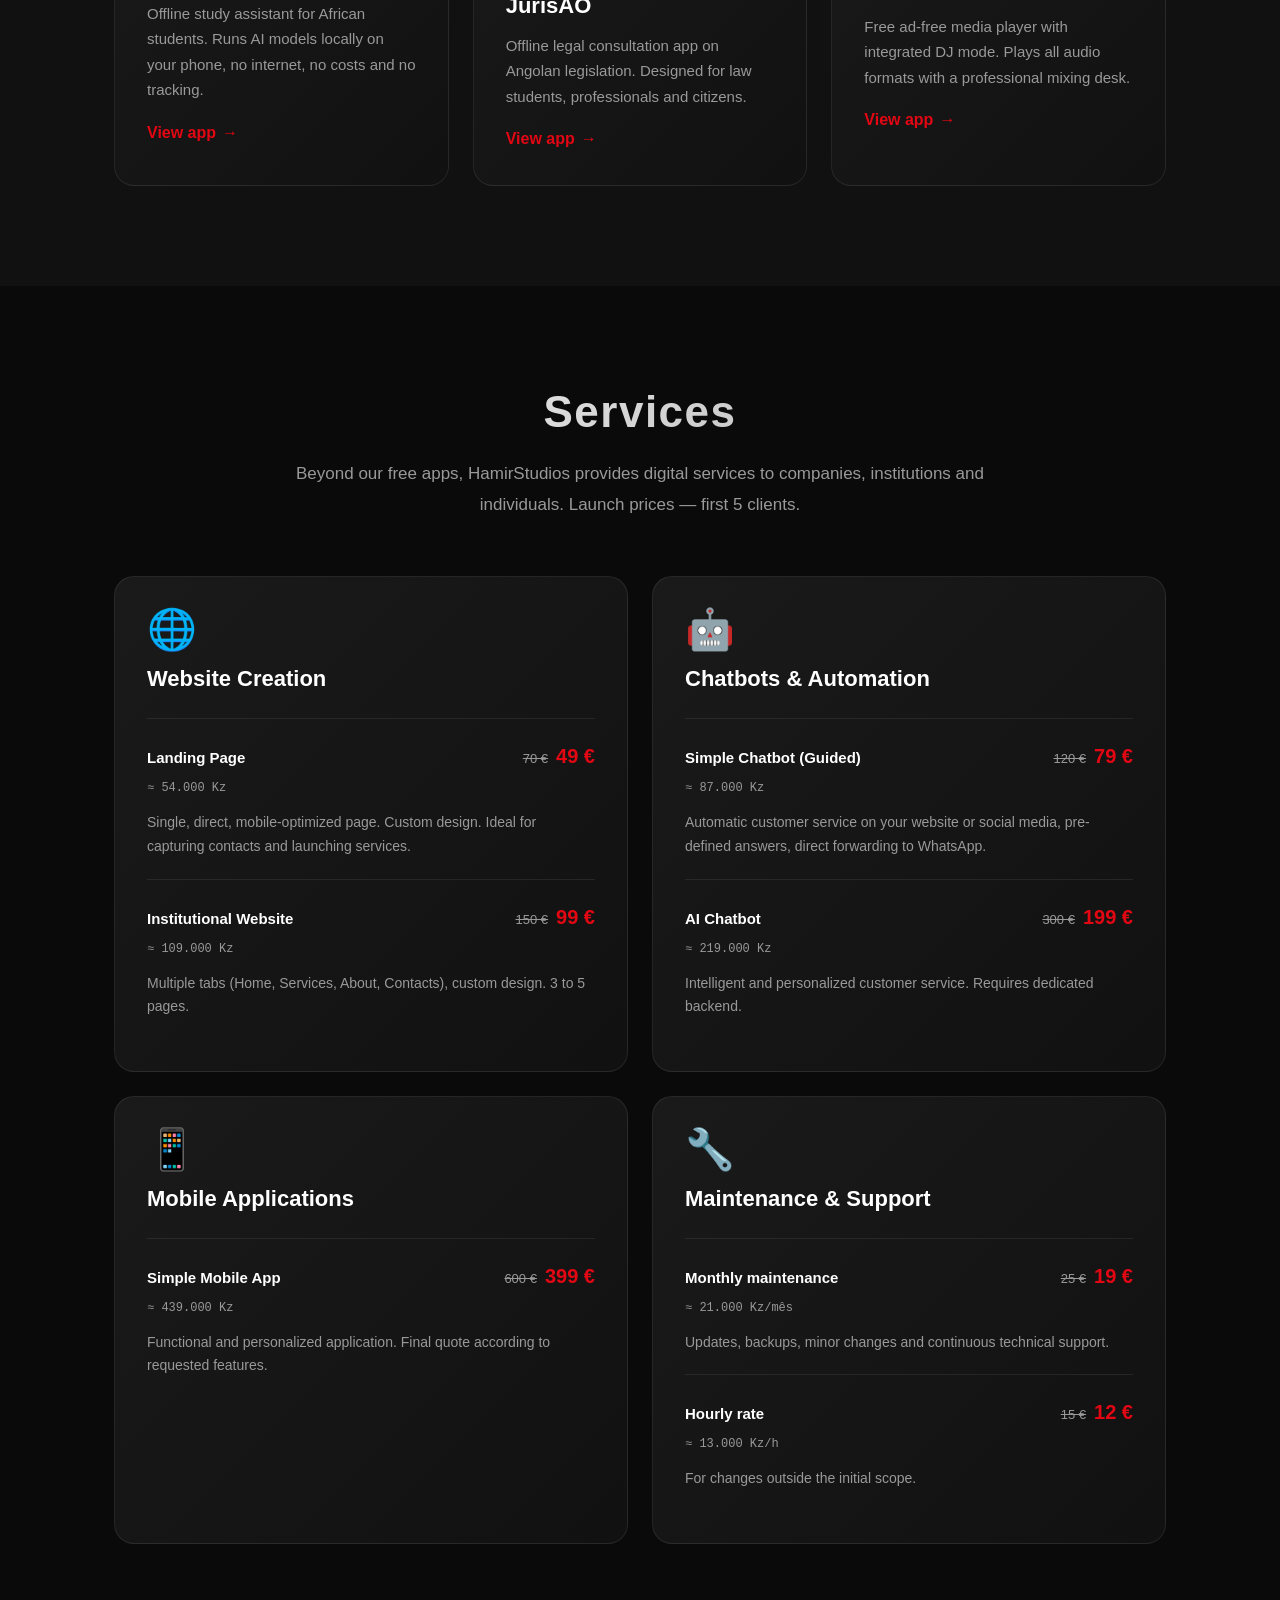
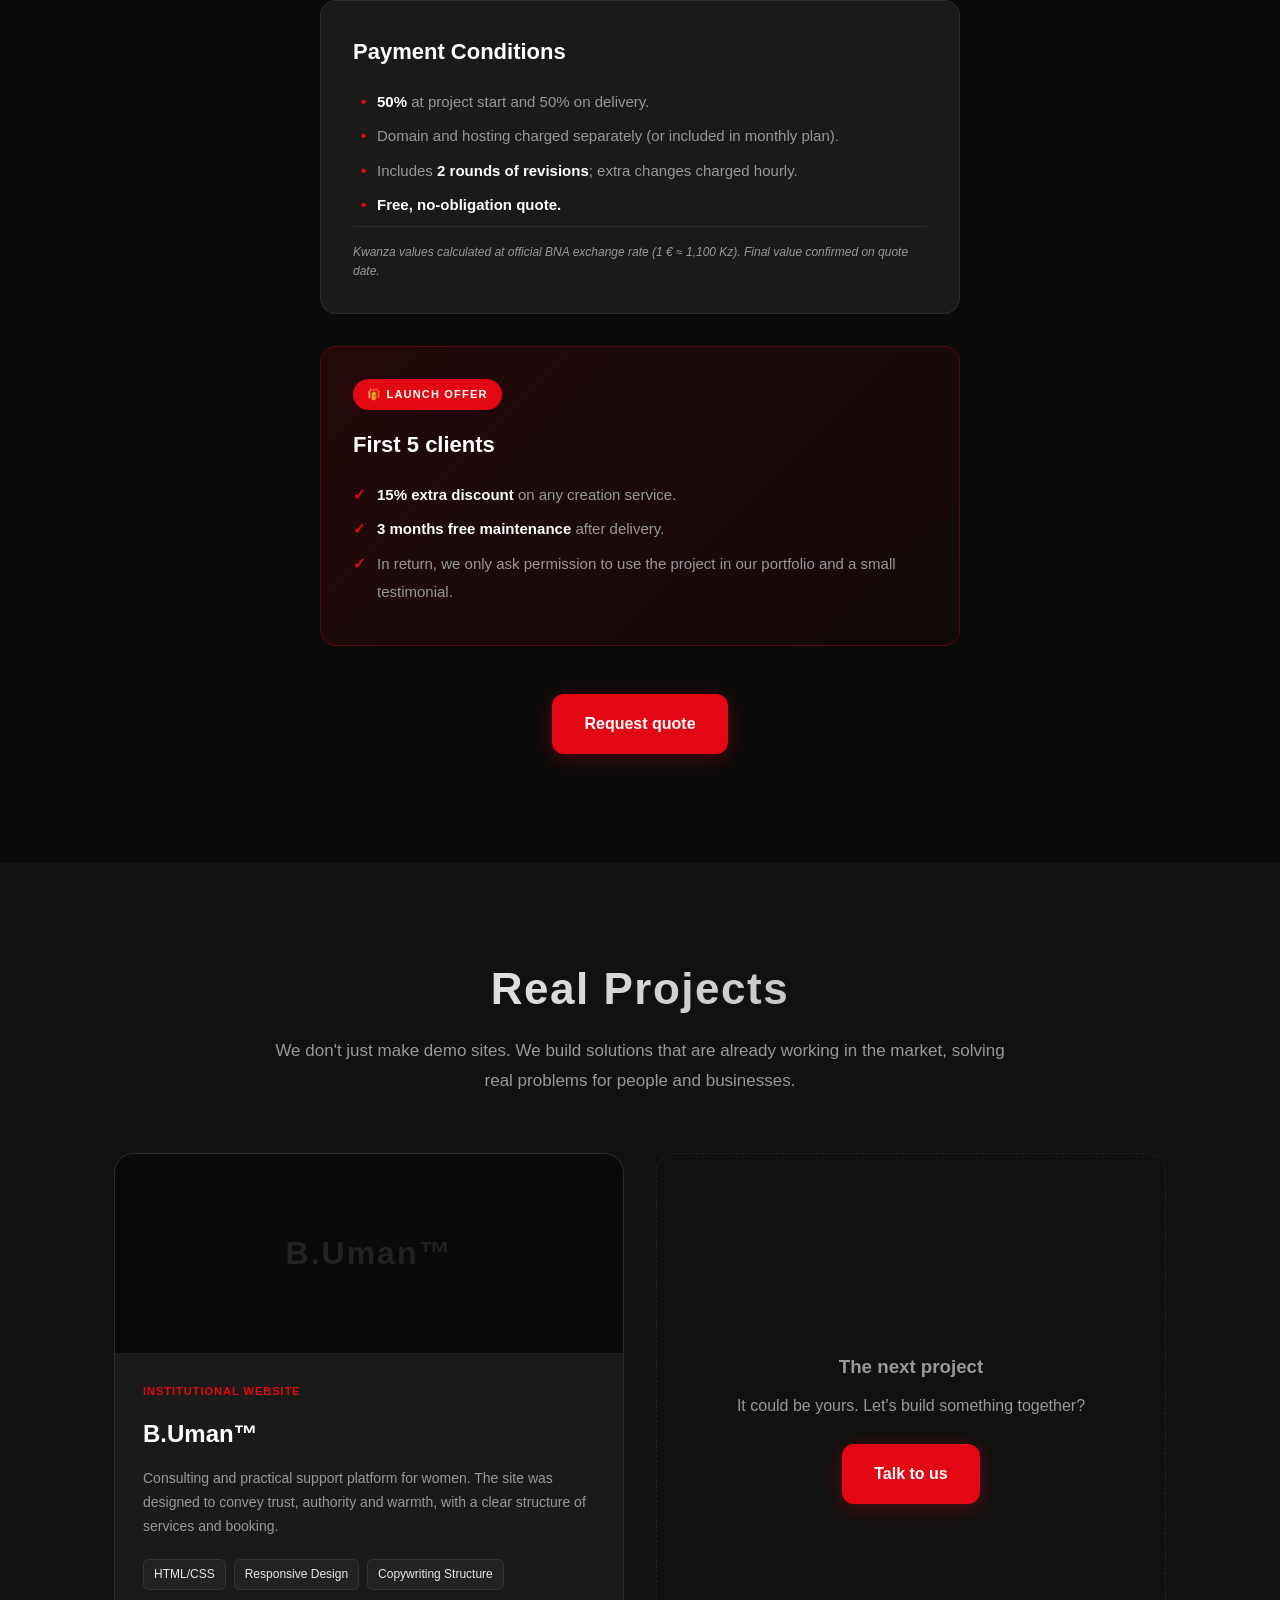
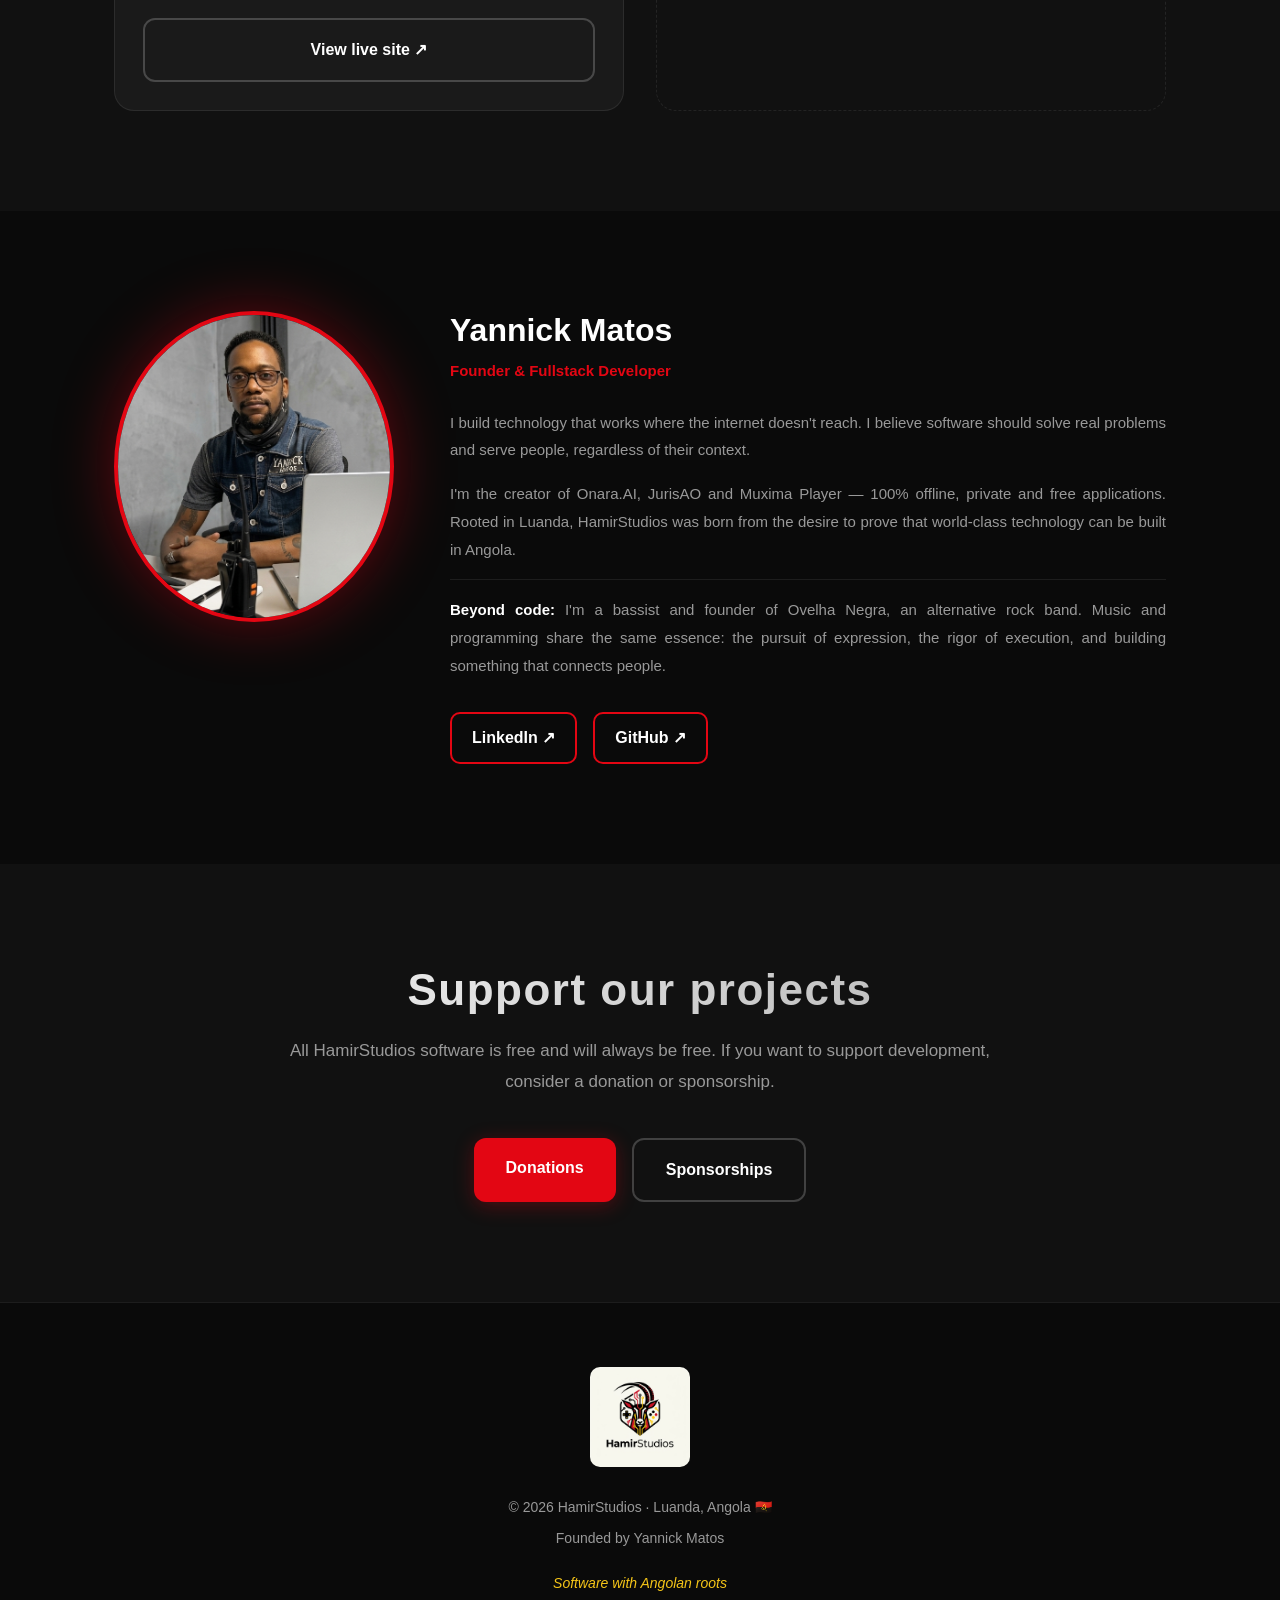
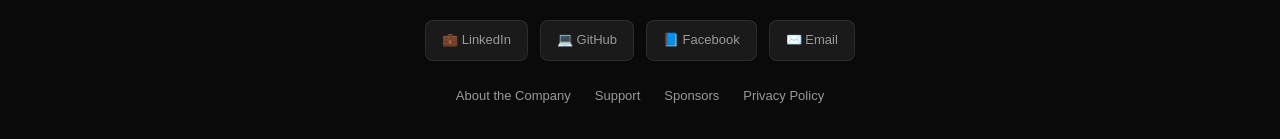
==== commit c3c2b5d0: "feat: traducao hardcoded no HTML para funcionar no GitHub Pages" ====
--- a/index.html
+++ b/index.html
@@ -4,28 +4,15 @@
   <meta charset="UTF-8">
   <meta name="viewport" content="width=device-width, initial-scale=1.0">
   <title>HamirStudios — Software com raízes angolanas</title>
-  <meta name="description" content="HamirStudios — desenvolvedora independente de software em Luanda, Angola. Criadores do Onara.AI, JurisAO e Muxima Player.">
   <link rel="icon" href="assets/logoonara.png">
   <link rel="stylesheet" href="style.css">
   <style>
-    .lang-selector {
-      background: var(--dark-2);
-      color: var(--text-muted);
-      border: 1px solid var(--border);
-      border-radius: 8px;
-      padding: 6px 10px;
-      font-size: 14px;
-      font-weight: 500;
-      cursor: pointer;
-      outline: none;
-      font-family: inherit;
-      transition: border-color 0.2s;
-      margin-left: 15px;
-    }
-    .lang-selector:hover, .lang-selector:focus {
-      border-color: var(--red);
-      color: var(--white);
-    }
+    .lang-selector { background: var(--dark-2); color: var(--text-muted); border: 1px solid var(--border); border-radius: 8px; padding: 6px 10px; font-size: 14px; font-weight: 500; cursor: pointer; outline: none; font-family: inherit; transition: border-color 0.2s; margin-left: 15px; }
+    .lang-selector:hover { border-color: var(--red); color: var(--white); }
+    [data-lang] { display: none; }
+    html[lang="pt"] [data-lang="pt"], html[lang="en"] [data-lang="en"], html[lang="fr"] [data-lang="fr"], html[lang="es"] [data-lang="es"] { display: block; }
+    span[data-lang] { display: none; }
+    html[lang="pt"] span[data-lang="pt"], html[lang="en"] span[data-lang="en"], html[lang="fr"] span[data-lang="fr"], html[lang="es"] span[data-lang="es"] { display: inline; }
   </style>
 </head>
 <body>
@@ -39,7 +26,7 @@
     <nav class="site-nav">
       <div class="nav-dropdown">
         <button class="nav-dropdown-toggle" onclick="toggleDropdown(event)">
-          <span data-i18n="nav_apps">Apps</span> <span class="arrow">▼</span>
+          <span data-lang="pt">Apps</span><span data-lang="en">Apps</span><span data-lang="fr">Apps</span><span data-lang="es">Apps</span> <span class="arrow">▼</span>
         </button>
         <div class="nav-dropdown-menu">
           <a href="onara-ai/">Onara.AI</a>
@@ -47,11 +34,11 @@
           <a href="muxima-player/">Muxima Player</a>
         </div>
       </div>
-      <a href="#servicos" data-i18n="nav_services">Serviços</a>
-      <a href="#portfolio" data-i18n="nav_portfolio">Portfólio</a>
-      <a href="contacto/" data-i18n="nav_contact">Contacto</a>
+      <a href="#servicos"><span data-lang="pt">Serviços</span><span data-lang="en">Services</span><span data-lang="fr">Services</span><span data-lang="es">Servicios</span></a>
+      <a href="#portfolio"><span data-lang="pt">Portfólio</span><span data-lang="en">Portfolio</span><span data-lang="fr">Portfolio</span><span data-lang="es">Portafolio</span></a>
+      <a href="contacto/"><span data-lang="pt">Contacto</span><span data-lang="en">Contact</span><span data-lang="fr">Contact</span><span data-lang="es">Contacto</span></a>
       
-      <select class="lang-selector" onchange="changeLanguage(this.value)">
+      <select class="lang-selector" onchange="changeLang(this.value)">
         <option value="pt">🇵🇹 PT</option>
         <option value="en">🇬🇧 EN</option>
         <option value="fr">🇫🇷 FR</option>
@@ -62,14 +49,22 @@
 </header>
 
 <section class="hero">
-  <img src="assets/logo-hamir.jpeg" class="watermark" alt="">
   <div class="container hero-content">
     <img src="assets/logo-hamir.jpeg" class="hero-logo" alt="HamirStudios">
     <h1>HamirStudios</h1>
-    <p class="tagline" data-i18n="hero_tagline">Software com raízes angolanas</p>
+    <p class="tagline">
+      <span data-lang="pt">Software com raízes angolanas</span>
+      <span data-lang="en">Software with Angolan roots</span>
+      <span data-lang="fr">Logiciel aux racines angolaises</span>
+      <span data-lang="es">Software con raíces angoleñas</span>
+    </p>
     <div class="cta-buttons">
-      <a href="#apps" class="btn btn-primary" data-i18n="hero_btn_apps">Ver aplicações</a>
-      <a href="#servicos" class="btn btn-secondary" data-i18n="hero_btn_services">Serviços</a>
+      <a href="#apps" class="btn btn-primary">
+        <span data-lang="pt">Ver aplicações</span><span data-lang="en">View apps</span><span data-lang="fr">Voir les apps</span><span data-lang="es">Ver apps</span>
+      </a>
+      <a href="#servicos" class="btn btn-secondary">
+        <span data-lang="pt">Serviços</span><span data-lang="en">Services</span><span data-lang="fr">Services</span><span data-lang="es">Servicios</span>
+      </a>
     </div>
   </div>
 </section>
@@ -77,38 +72,60 @@
 <section class="section">
   <div class="container">
     <div class="stats reveal">
-      <div class="stat"><div class="stat-value">3</div><div class="stat-label" data-i18n="stats_apps">Aplicações</div></div>
-      <div class="stat"><div class="stat-value">100%</div><div class="stat-label" data-i18n="stats_offline">Offline</div></div>
-      <div class="stat"><div class="stat-value">0</div><div class="stat-label" data-i18n="stats_ads">Anúncios</div></div>
-      <div class="stat"><div class="stat-value">🇦🇴</div><div class="stat-label" data-i18n="stats_made">Feito em Angola</div></div>
+      <div class="stat"><div class="stat-value">3</div><div class="stat-label"><span data-lang="pt">Aplicações</span><span data-lang="en">Apps</span><span data-lang="fr">Apps</span><span data-lang="es">Apps</span></div></div>
+      <div class="stat"><div class="stat-value">100%</div><div class="stat-label"><span data-lang="pt">Offline</span><span data-lang="en">Offline</span><span data-lang="fr">Hors ligne</span><span data-lang="es">Sin conexión</span></div></div>
+      <div class="stat"><div class="stat-value">0</div><div class="stat-label"><span data-lang="pt">Anúncios</span><span data-lang="en">Ads</span><span data-lang="fr">Publicités</span><span data-lang="es">Anuncios</span></div></div>
+      <div class="stat"><div class="stat-value">🇦🇴</div><div class="stat-label"><span data-lang="pt">Feito em Angola</span><span data-lang="en">Made in Angola</span><span data-lang="fr">Fabriqué en Angola</span><span data-lang="es">Hecho en Angola</span></div></div>
     </div>
   </div>
 </section>
 
 <section class="section section-alt" id="apps">
   <div class="container">
-    <h2 class="section-title reveal" data-i18n="apps_title">As nossas aplicações</h2>
-    <p class="section-subtitle reveal" data-i18n="apps_subtitle">Construímos software que resolve problemas reais em África — com foco em acessibilidade, privacidade e independência tecnológica.</p>
+    <h2 class="section-title reveal">
+      <span data-lang="pt">As nossas aplicações</span><span data-lang="en">Our applications</span><span data-lang="fr">Nos applications</span><span data-lang="es">Nuestras aplicaciones</span>
+    </h2>
+    <p class="section-subtitle reveal">
+      <span data-lang="pt">Construímos software que resolve problemas reais em África — com foco em acessibilidade, privacidade e independência tecnológica.</span>
+      <span data-lang="en">We build software that solves real problems in Africa — with a focus on accessibility, privacy and technological independence.</span>
+      <span data-lang="fr">Nous créons des logiciels qui résolvent de vrais problèmes en Afrique — en mettant l'accent sur l'accessibilité, la confidentialité et l'indépendance technologique.</span>
+      <span data-lang="es">Creamos software que resuelve problemas reales en África — con un enfoque en accesibilidad, privacidad e independencia tecnológica.</span>
+    </p>
     <div class="card-grid">
       <article class="card reveal">
         <img src="assets/logoonara.png" class="card-icon" alt="Onara.AI">
         <h3>Onara.AI</h3>
-        <p data-i18n="app_onara_desc">Assistente de estudo offline para estudantes africanos. Corre modelos de IA localmente no telemóvel, sem internet, sem custos e sem tracking.</p>
-        <a href="onara-ai/" class="card-link"><span data-i18n="app_view">Ver aplicação</span> →</a>
+        <p>
+          <span data-lang="pt">Assistente de estudo offline para estudantes africanos. Corre modelos de IA localmente no telemóvel, sem internet, sem custos e sem tracking.</span>
+          <span data-lang="en">Offline study assistant for African students. Runs AI models locally on your phone, no internet, no costs and no tracking.</span>
+          <span data-lang="fr">Assistant d'étude hors ligne pour les étudiants africains. Exécute des modèles d'IA localement sur votre téléphone, sans internet, sans frais et sans suivi.</span>
+          <span data-lang="es">Asistente de estudio sin conexión para estudiantes africanos. Ejecuta modelos de IA localmente en tu teléfono, sin internet, sin costos y sin seguimiento.</span>
+        </p>
+        <a href="onara-ai/" class="card-link"><span data-lang="pt">Ver aplicação</span><span data-lang="en">View app</span><span data-lang="fr">Voir l'app</span><span data-lang="es">Ver app</span> →</a>
       </article>
       <article class="card reveal">
         <div class="card-icon" style="background: var(--dark-3); display:flex; align-items:center; justify-content:center; font-size:32px;">⚖️</div>
-        <span class="badge-dev" data-i18n="app_dev">Em desenvolvimento</span>
+        <span class="badge-dev"><span data-lang="pt">Em desenvolvimento</span><span data-lang="en">In development</span><span data-lang="fr">En développement</span><span data-lang="es">En desarrollo</span></span>
         <h3>JurisAO</h3>
-        <p data-i18n="app_jurisao_desc">Aplicação de consulta jurídica offline sobre a legislação angolana. Pensada para estudantes de Direito, profissionais e cidadãos.</p>
-        <a href="jurisao/" class="card-link"><span data-i18n="app_view">Ver aplicação</span> →</a>
+        <p>
+          <span data-lang="pt">Aplicação de consulta jurídica offline sobre a legislação angolana. Pensada para estudantes de Direito, profissionais e cidadãos.</span>
+          <span data-lang="en">Offline legal consultation app on Angolan legislation. Designed for law students, professionals and citizens.</span>
+          <span data-lang="fr">Application de consultation juridique hors ligne sur la législation angolaise. Conçue pour les étudiants en droit, les professionnels et les citoyens.</span>
+          <span data-lang="es">Aplicación de consulta jurídica sin conexión sobre la legislación angoleña. Diseñada para estudiantes de derecho, profesionales y ciudadanos.</span>
+        </p>
+        <a href="jurisao/" class="card-link"><span data-lang="pt">Ver aplicação</span><span data-lang="en">View app</span><span data-lang="fr">Voir l'app</span><span data-lang="es">Ver app</span> →</a>
       </article>
       <article class="card reveal">
         <img src="assets/muxima-player.png" class="card-icon" alt="Muxima Player" style="object-fit: contain;">
-        <span class="badge-dev" data-i18n="app_dev">Em desenvolvimento</span>
+        <span class="badge-dev"><span data-lang="pt">Em desenvolvimento</span><span data-lang="en">In development</span><span data-lang="fr">En développement</span><span data-lang="es">En desarrollo</span></span>
         <h3>Muxima Player</h3>
-        <p data-i18n="app_muxima_desc">Media player gratuito e sem anúncios, com modo DJ integrado. Toca todos os formatos de áudio com uma mesa de mixagem profissional.</p>
-        <a href="muxima-player/" class="card-link"><span data-i18n="app_view">Ver aplicação</span> →</a>
+        <p>
+          <span data-lang="pt">Media player gratuito e sem anúncios, com modo DJ integrado. Toca todos os formatos de áudio com uma mesa de mixagem profissional.</span>
+          <span data-lang="en">Free ad-free media player with integrated DJ mode. Plays all audio formats with a professional mixing desk.</span>
+          <span data-lang="fr">Lecteur multimédia gratuit et sans publicité avec mode DJ intégré. Lit tous les formats audio avec une table de mixage professionnelle.</span>
+          <span data-lang="es">Reproductor multimedia gratuito y sin anuncios con modo DJ integrado. Reproduce todos los formatos de audio con una mesa de mezclas profesional.</span>
+        </p>
+        <a href="muxima-player/" class="card-link"><span data-lang="pt">Ver aplicação</span><span data-lang="en">View app</span><span data-lang="fr">Voir l'app</span><span data-lang="es">Ver app</span> →</a>
       </article>
     </div>
   </div>
@@ -116,114 +133,165 @@
 
 <section class="section" id="servicos">
   <div class="container">
-    <h2 class="section-title reveal" data-i18n="services_title">Serviços</h2>
-    <p class="section-subtitle reveal" data-i18n="services_subtitle">Para além das aplicações gratuitas, a HamirStudios presta serviços digitais a empresas, instituições e particulares. Preços de lançamento — primeiros 5 clientes.</p>
+    <h2 class="section-title reveal">
+      <span data-lang="pt">Serviços</span><span data-lang="en">Services</span><span data-lang="fr">Services</span><span data-lang="es">Servicios</span>
+    </h2>
+    <p class="section-subtitle reveal">
+      <span data-lang="pt">Para além das aplicações gratuitas, a HamirStudios presta serviços digitais a empresas, instituições e particulares. Preços de lançamento — primeiros 5 clientes.</span>
+      <span data-lang="en">Beyond our free apps, HamirStudios provides digital services to companies, institutions and individuals. Launch prices — first 5 clients.</span>
+      <span data-lang="fr">Au-delà de nos applications gratuites, HamirStudios fournit des services numériques aux entreprises, institutions et particuliers. Prix de lancement — 5 premiers clients.</span>
+      <span data-lang="es">Además de nuestras aplicaciones gratuitas, HamirStudios brinda servicios digitales a empresas, instituciones y particulares. Precios de lanzamiento — primeros 5 clientes.</span>
+    </p>
     <div class="services-grid">
       <article class="service-card reveal">
         <div class="service-icon">🌐</div>
-        <h3 data-i18n="service_sites_title">Criação de Sites</h3>
-        <div class="service-item">
-          <div class="service-item-header"><span class="service-name" data-i18n="service_landing">Landing Page</span><span class="service-price"><span class="price-old">70 €</span><span class="price-new">49 €</span></span></div>
+        <h3><span data-lang="pt">Criação de Sites</span><span data-lang="en">Website Creation</span><span data-lang="fr">Création de Sites</span><span data-lang="es">Creación de Sitios</span></h3>
+        <div class="service-item">
+          <div class="service-item-header"><span class="service-name"><span data-lang="pt">Landing Page</span><span data-lang="en">Landing Page</span><span data-lang="fr">Landing Page</span><span data-lang="es">Landing Page</span></span><span class="service-price"><span class="price-old">70 €</span><span class="price-new">49 €</span></span></div>
           <div class="service-price-kz">≈ 54.000 Kz</div>
-          <p data-i18n="service_landing_desc">Página única, directa e optimizada para telemóvel. Design personalizado. Ideal para captar contactos e lançar serviços.</p>
-        </div>
-        <div class="service-item">
-          <div class="service-item-header"><span class="service-name" data-i18n="service_website">Website Institucional</span><span class="service-price"><span class="price-old">150 €</span><span class="price-new">99 €</span></span></div>
+          <p>
+            <span data-lang="pt">Página única, directa e optimizada para telemóvel. Design personalizado. Ideal para captar contactos e lançar serviços.</span>
+            <span data-lang="en">Single, direct, mobile-optimized page. Custom design. Ideal for capturing contacts and launching services.</span>
+            <span data-lang="fr">Page unique, directe et optimisée pour mobile. Design personnalisé. Idéal pour capturer des contacts et lancer des services.</span>
+            <span data-lang="es">Página única, directa y optimizada para móviles. Diseño personalizado. Ideal para captar contactos y lanzar servicios.</span>
+          </p>
+        </div>
+        <div class="service-item">
+          <div class="service-item-header"><span class="service-name"><span data-lang="pt">Website Institucional</span><span data-lang="en">Institutional Website</span><span data-lang="fr">Site Institutionnel</span><span data-lang="es">Sitio Institucional</span></span><span class="service-price"><span class="price-old">150 €</span><span class="price-new">99 €</span></span></div>
           <div class="service-price-kz">≈ 109.000 Kz</div>
-          <p data-i18n="service_website_desc">Vários separadores (Início, Serviços, Sobre, Contactos), design personalizado. 3 a 5 páginas.</p>
+          <p>
+            <span data-lang="pt">Vários separadores (Início, Serviços, Sobre, Contactos), design personalizado. 3 a 5 páginas.</span>
+            <span data-lang="en">Multiple tabs (Home, Services, About, Contacts), custom design. 3 to 5 pages.</span>
+            <span data-lang="fr">Plusieurs onglets (Accueil, Services, À propos, Contacts), design personnalisé. 3 à 5 pages.</span>
+            <span data-lang="es">Múltiples pestañas (Inicio, Servicios, Acerca de, Contactos), diseño personalizado. 3 a 5 páginas.</span>
+          </p>
         </div>
       </article>
       <article class="service-card reveal">
         <div class="service-icon">🤖</div>
-        <h3 data-i18n="service_chatbots_title">Chatbots e Automação</h3>
-        <div class="service-item">
-          <div class="service-item-header"><span class="service-name" data-i18n="service_chat_simple">Chatbot Simples (Guiado)</span><span class="service-price"><span class="price-old">120 €</span><span class="price-new">79 €</span></span></div>
+        <h3><span data-lang="pt">Chatbots e Automação</span><span data-lang="en">Chatbots & Automation</span><span data-lang="fr">Chatbots et Automatisation</span><span data-lang="es">Chatbots y Automatización</span></h3>
+        <div class="service-item">
+          <div class="service-item-header"><span class="service-name"><span data-lang="pt">Chatbot Simples (Guiado)</span><span data-lang="en">Simple Chatbot (Guided)</span><span data-lang="fr">Chatbot Simple (Guidé)</span><span data-lang="es">Chatbot Simple (Guiado)</span></span><span class="service-price"><span class="price-old">120 €</span><span class="price-new">79 €</span></span></div>
           <div class="service-price-kz">≈ 87.000 Kz</div>
-          <p data-i18n="service_chat_simple_desc">Atendimento automático no site ou redes sociais, respostas pré-definidas, envio directo para WhatsApp.</p>
-        </div>
-        <div class="service-item">
-          <div class="service-item-header"><span class="service-name" data-i18n="service_chat_ia">Chatbot com IA</span><span class="service-price"><span class="price-old">300 €</span><span class="price-new">199 €</span></span></div>
+          <p>
+            <span data-lang="pt">Atendimento automático no site ou redes sociais, respostas pré-definidas, envio directo para WhatsApp.</span>
+            <span data-lang="en">Automatic customer service on your website or social media, pre-defined answers, direct forwarding to WhatsApp.</span>
+            <span data-lang="fr">Service client automatique sur votre site ou réseaux sociaux, réponses prédéfinies, transfert direct vers WhatsApp.</span>
+            <span data-lang="es">Atención automática en su sitio web o redes sociales, respuestas predefinidas, reenvío directo a WhatsApp.</span>
+          </p>
+        </div>
+        <div class="service-item">
+          <div class="service-item-header"><span class="service-name"><span data-lang="pt">Chatbot com IA</span><span data-lang="en">AI Chatbot</span><span data-lang="fr">Chatbot IA</span><span data-lang="es">Chatbot con IA</span></span><span class="service-price"><span class="price-old">300 €</span><span class="price-new">199 €</span></span></div>
           <div class="service-price-kz">≈ 219.000 Kz</div>
-          <p data-i18n="service_chat_ia_desc">Atendimento inteligente e personalizado. Requer backend dedicado.</p>
+          <p>
+            <span data-lang="pt">Atendimento inteligente e personalizado. Requer backend dedicado.</span>
+            <span data-lang="en">Intelligent and personalized customer service. Requires dedicated backend.</span>
+            <span data-lang="fr">Service client intelligent et personnalisé. Nécessite un backend dédié.</span>
+            <span data-lang="es">Atención inteligente y personalizada. Requiere backend dedicado.</span>
+          </p>
         </div>
       </article>
       <article class="service-card reveal">
         <div class="service-icon">📱</div>
-        <h3 data-i18n="service_mobile_title">Aplicações Mobile</h3>
-        <div class="service-item">
-          <div class="service-item-header"><span class="service-name" data-i18n="service_mobile">App Mobile Simples</span><span class="service-price"><span class="price-old">600 €</span><span class="price-new">399 €</span></span></div>
+        <h3><span data-lang="pt">Aplicações Mobile</span><span data-lang="en">Mobile Applications</span><span data-lang="fr">Applications Mobiles</span><span data-lang="es">Aplicaciones Móviles</span></h3>
+        <div class="service-item">
+          <div class="service-item-header"><span class="service-name"><span data-lang="pt">App Mobile Simples</span><span data-lang="en">Simple Mobile App</span><span data-lang="fr">Application Mobile Simple</span><span data-lang="es">App Móvil Simple</span></span><span class="service-price"><span class="price-old">600 €</span><span class="price-new">399 €</span></span></div>
           <div class="service-price-kz">≈ 439.000 Kz</div>
-          <p data-i18n="service_mobile_desc">Aplicação funcional e personalizada. Orçamento final conforme as funcionalidades pedidas.</p>
+          <p>
+            <span data-lang="pt">Aplicação funcional e personalizada. Orçamento final conforme as funcionalidades pedidas.</span>
+            <span data-lang="en">Functional and personalized application. Final quote according to requested features.</span>
+            <span data-lang="fr">Application fonctionnelle et personnalisée. Devis final selon les fonctionnalités demandées.</span>
+            <span data-lang="es">Aplicación funcional y personalizada. Presupuesto final según las funcionalidades solicitadas.</span>
+          </p>
         </div>
       </article>
       <article class="service-card reveal">
         <div class="service-icon">🔧</div>
-        <h3 data-i18n="service_support_title">Manutenção e Suporte</h3>
-        <div class="service-item">
-          <div class="service-item-header"><span class="service-name" data-i18n="service_maintenance">Manutenção mensal</span><span class="service-price"><span class="price-old">25 €</span><span class="price-new">19 €</span></span></div>
+        <h3><span data-lang="pt">Manutenção e Suporte</span><span data-lang="en">Maintenance & Support</span><span data-lang="fr">Maintenance et Support</span><span data-lang="es">Mantenimiento y Soporte</span></h3>
+        <div class="service-item">
+          <div class="service-item-header"><span class="service-name"><span data-lang="pt">Manutenção mensal</span><span data-lang="en">Monthly maintenance</span><span data-lang="fr">Maintenance mensuelle</span><span data-lang="es">Mantenimiento mensual</span></span><span class="service-price"><span class="price-old">25 €</span><span class="price-new">19 €</span></span></div>
           <div class="service-price-kz">≈ 21.000 Kz/mês</div>
-          <p data-i18n="service_maintenance_desc">Actualizações, cópias de segurança, pequenas alterações e suporte técnico contínuo.</p>
-        </div>
-        <div class="service-item">
-          <div class="service-item-header"><span class="service-name" data-i18n="service_hour">Hora avulsa</span><span class="service-price"><span class="price-old">15 €</span><span class="price-new">12 €</span></span></div>
+          <p>
+            <span data-lang="pt">Actualizações, cópias de segurança, pequenas alterações e suporte técnico contínuo.</span>
+            <span data-lang="en">Updates, backups, minor changes and continuous technical support.</span>
+            <span data-lang="fr">Mises à jour, sauvegardes, modifications mineures et support technique continu.</span>
+            <span data-lang="es">Actualizaciones, copias de seguridad, cambios menores y soporte técnico continuo.</span>
+          </p>
+        </div>
+        <div class="service-item">
+          <div class="service-item-header"><span class="service-name"><span data-lang="pt">Hora avulsa</span><span data-lang="en">Hourly rate</span><span data-lang="fr">Tarif horaire</span><span data-lang="es">Tarifa por hora</span></span><span class="service-price"><span class="price-old">15 €</span><span class="price-new">12 €</span></span></div>
           <div class="service-price-kz">≈ 13.000 Kz/h</div>
-          <p data-i18n="service_hour_desc">Para alterações fora do âmbito inicial.</p>
+          <p>
+            <span data-lang="pt">Para alterações fora do âmbito inicial.</span>
+            <span data-lang="en">For changes outside the initial scope.</span>
+            <span data-lang="fr">Pour les modifications hors du cadre initial.</span>
+            <span data-lang="es">Para cambios fuera del alcance inicial.</span>
+          </p>
         </div>
       </article>
     </div>
     <div class="service-conditions reveal">
-      <h3 data-i18n="service_conditions_title">Condições de Pagamento</h3>
+      <h3><span data-lang="pt">Condições de Pagamento</span><span data-lang="en">Payment Conditions</span><span data-lang="fr">Conditions de Paiement</span><span data-lang="es">Condiciones de Pago</span></h3>
       <ul>
-        <li data-i18n="service_cond_1"><strong>50%</strong> no início do projecto e <strong>50%</strong> na entrega.</li>
-        <li data-i18n="service_cond_2">Domínio e alojamento cobrados à parte (ou incluídos no plano mensal).</li>
-        <li data-i18n="service_cond_3">Inclui <strong>2 rondas de revisões</strong>; alterações extra pagam-se à hora.</li>
-        <li data-i18n="service_cond_4"><strong>Orçamento gratuito e sem compromisso.</strong></li>
+        <li><span data-lang="pt"><strong>50%</strong> no início do projecto e <strong>50%</strong> na entrega.</span><span data-lang="en"><strong>50%</strong> at project start and 50% on delivery.</span><span data-lang="fr"><strong>50%</strong> au début du projet et <strong>50%</strong> à la livraison.</span><span data-lang="es"><strong>50%</strong> al inicio del proyecto y <strong>50%</strong> a la entrega.</span></li>
+        <li><span data-lang="pt">Domínio e alojamento cobrados à parte (ou incluídos no plano mensal).</span><span data-lang="en">Domain and hosting charged separately (or included in monthly plan).</span><span data-lang="fr">Domaine et hébergement facturés séparément (ou inclus dans le plan mensuel).</span><span data-lang="es">Dominio y alojamiento cobrados por separado (o incluidos en el plan mensual).</span></li>
+        <li><span data-lang="pt">Inclui <strong>2 rondas de revisões</strong>; alterações extra pagam-se à hora.</span><span data-lang="en">Includes <strong>2 rounds of revisions</strong>; extra changes charged hourly.</span><span data-lang="fr">Comprend <strong>2 cycles de révisions</strong> ; modifications supplémentaires facturées à l'heure.</span><span data-lang="es">Incluye <strong>2 rondas de revisiones</strong>; cambios extra cobrados por hora.</span></li>
+        <li><span data-lang="pt"><strong>Orçamento gratuito e sem compromisso.</strong></span><span data-lang="en"><strong>Free, no-obligation quote.</strong></span><span data-lang="fr"><strong>Devis gratuit et sans engagement.</strong></span><span data-lang="es"><strong>Presupuesto gratuito y sin compromiso.</strong></span></li>
       </ul>
-      <p class="service-note" data-i18n="service_note">Valores em kwanzas calculados ao câmbio oficial do BNA (1 € ≈ 1.100 Kz). O valor final é confirmado no dia do orçamento.</p>
+      <p class="service-note">
+        <span data-lang="pt">Valores em kwanzas calculados ao câmbio oficial do BNA (1 € ≈ 1.100 Kz). O valor final é confirmado no dia do orçamento.</span>
+        <span data-lang="en">Kwanza values calculated at official BNA exchange rate (1 € ≈ 1,100 Kz). Final value confirmed on quote date.</span>
+        <span data-lang="fr">Valeurs en kwanza calculées au taux de change officiel de la BNA (1 € ≈ 1 100 Kz). La valeur finale est confirmée le jour du devis.</span>
+        <span data-lang="es">Valores en kwanza calculados al tipo de cambio oficial del BNA (1 € ≈ 1.100 Kz). El valor final se confirma el día del presupuesto.</span>
+      </p>
     </div>
     <div class="launch-offer reveal">
-      <div class="launch-badge" data-i18n="launch_badge">🎁 Oferta de Lançamento</div>
-      <h3 data-i18n="launch_title">Primeiros 5 clientes</h3>
+      <div class="launch-badge"><span data-lang="pt">🎁 Oferta de Lançamento</span><span data-lang="en">🎁 Launch Offer</span><span data-lang="fr">🎁 Offre de Lancement</span><span data-lang="es">🎁 Oferta de Lanzamiento</span></div>
+      <h3><span data-lang="pt">Primeiros 5 clientes</span><span data-lang="en">First 5 clients</span><span data-lang="fr">5 premiers clients</span><span data-lang="es">Primeros 5 clientes</span></h3>
       <ul>
-        <li data-i18n="launch_1"><strong>15% de desconto</strong> adicional em qualquer serviço de criação.</li>
-        <li data-i18n="launch_2"><strong>3 meses de manutenção gratuita</strong> após a entrega.</li>
-        <li data-i18n="launch_3">Em troca, pedimos apenas autorização para usar o projecto no portfólio e um pequeno testemunho.</li>
+        <li><span data-lang="pt"><strong>15% de desconto</strong> adicional em qualquer serviço de criação.</span><span data-lang="en"><strong>15% extra discount</strong> on any creation service.</span><span data-lang="fr"><strong>15% de réduction supplémentaire</strong> sur tout service de création.</span><span data-lang="es"><strong>15% de descuento adicional</strong> en cualquier servicio de creación.</span></li>
+        <li><span data-lang="pt"><strong>3 meses de manutenção gratuita</strong> após a entrega.</span><span data-lang="en"><strong>3 months free maintenance</strong> after delivery.</span><span data-lang="fr"><strong>3 mois de maintenance gratuite</strong> après livraison.</span><span data-lang="es"><strong>3 meses de mantenimiento gratuito</strong> tras la entrega.</span></li>
+        <li><span data-lang="pt">Em troca, pedimos apenas autorização para usar o projecto no portfólio e um pequeno testemunho.</span><span data-lang="en">In return, we only ask permission to use the project in our portfolio and a small testimonial.</span><span data-lang="fr">En échange, nous demandons seulement l'autorisation d'utiliser le projet dans notre portfolio et un petit témoignage.</span><span data-lang="es">A cambio, solo pedimos permiso para usar el proyecto en nuestro portafolio y un pequeño testimonio.</span></li>
       </ul>
     </div>
     <div class="reveal" style="text-align: center; margin-top: 48px;">
-      <a href="contacto/" class="btn btn-primary" data-i18n="services_btn">Pedir orçamento</a>
+      <a href="contacto/" class="btn btn-primary"><span data-lang="pt">Pedir orçamento</span><span data-lang="en">Request quote</span><span data-lang="fr">Demander un devis</span><span data-lang="es">Solicitar presupuesto</span></a>
     </div>
   </div>
 </section>
 
 <section class="section section-alt" id="portfolio">
   <div class="container">
-    <h2 class="section-title reveal" data-i18n="portfolio_title">Projetos Reais</h2>
-    <p class="section-subtitle reveal" data-i18n="portfolio_subtitle">Não fazemos apenas sites de demonstração. Construímos soluções que já estão a funcionar no mercado, resolvendo problemas reais de pessoas e negócios.</p>
+    <h2 class="section-title reveal"><span data-lang="pt">Projetos Reais</span><span data-lang="en">Real Projects</span><span data-lang="fr">Projets Réels</span><span data-lang="es">Proyectos Reales</span></h2>
+    <p class="section-subtitle reveal">
+      <span data-lang="pt">Não fazemos apenas sites de demonstração. Construímos soluções que já estão a funcionar no mercado, resolvendo problemas reais de pessoas e negócios.</span>
+      <span data-lang="en">We don't just make demo sites. We build solutions that are already working in the market, solving real problems for people and businesses.</span>
+      <span data-lang="fr">Nous ne faisons pas que des sites de démonstration. Nous construisons des solutions qui fonctionnent déjà sur le marché, résolvant de vrais problèmes pour les personnes et les entreprises.</span>
+      <span data-lang="es">No solo hacemos sitios de demostración. Construimos soluciones que ya están funcionando en el mercado, resolviendo problemas reales para personas y empresas.</span>
+    </p>
 
     <div class="portfolio-grid">
       <article class="portfolio-card reveal">
-        <div class="portfolio-image">
-          <div class="portfolio-placeholder">B.Uman™</div>
-        </div>
+        <div class="portfolio-image"><div class="portfolio-placeholder">B.Uman™</div></div>
         <div class="portfolio-content">
-          <span class="portfolio-tag" data-i18n="portfolio_tag">Website Institucional</span>
+          <span class="portfolio-tag"><span data-lang="pt">Website Institucional</span><span data-lang="en">Institutional Website</span><span data-lang="fr">Site Institutionnel</span><span data-lang="es">Sitio Institucional</span></span>
           <h3>B.Uman™</h3>
-          <p class="portfolio-desc" data-i18n="portfolio_desc">Plataforma de consultoria e apoio prático para mulheres. O site foi desenhado para transmitir confiança, autoridade e acolhimento, com uma estrutura clara de serviços e agendamento.</p>
-          <div class="portfolio-tech">
-            <span>HTML/CSS</span>
-            <span>Design Responsivo</span>
-            <span>Copywriting Structure</span>
-          </div>
-          <a href="https://buman-cyan.vercel.app/" target="_blank" rel="noopener" class="btn btn-secondary" style="margin-top: 16px;"><span data-i18n="portfolio_btn">Ver site ao vivo</span> ↗</a>
+          <p class="portfolio-desc">
+            <span data-lang="pt">Plataforma de consultoria e apoio prático para mulheres. O site foi desenhado para transmitir confiança, autoridade e acolhimento, com uma estrutura clara de serviços e agendamento.</span>
+            <span data-lang="en">Consulting and practical support platform for women. The site was designed to convey trust, authority and warmth, with a clear structure of services and booking.</span>
+            <span data-lang="fr">Plateforme de conseil et de soutien pratique pour les femmes. Le site a été conçu pour transmettre confiance, autorité et chaleur, avec une structure claire de services et de réservation.</span>
+            <span data-lang="es">Plataforma de consultoría y apoyo práctico para mujeres. El sitio fue diseñado para transmitir confianza, autoridad y calidez, con una estructura clara de servicios y reservas.</span>
+          </p>
+          <div class="portfolio-tech"><span>HTML/CSS</span><span data-lang="pt">Design Responsivo</span><span data-lang="en">Responsive Design</span><span data-lang="fr">Design Responsif</span><span data-lang="es">Diseño Responsivo</span><span>Copywriting Structure</span></div>
+          <a href="https://buman-cyan.vercel.app/" target="_blank" rel="noopener" class="btn btn-secondary" style="margin-top: 16px;"><span data-lang="pt">Ver site ao vivo</span><span data-lang="en">View live site</span><span data-lang="fr">Voir le site en direct</span><span data-lang="es">Ver sitio en vivo</span> ↗</a>
         </div>
       </article>
 
       <article class="portfolio-card reveal" style="background: var(--dark-1); border-style: dashed; display: flex; align-items: center; justify-content: center; text-align: center; padding: 40px;">
         <div>
-          <h3 style="color: var(--text-muted); margin-bottom: 8px;" data-i18n="next_project">O próximo projeto</h3>
-          <p style="color: var(--text-muted); margin-bottom: 24px;" data-i18n="next_project_desc">Pode ser o teu. Vamos construir algo juntos?</p>
-          <a href="contacto/" class="btn btn-primary" data-i18n="next_project_btn">Falar connosco</a>
+          <h3 style="color: var(--text-muted); margin-bottom: 8px;"><span data-lang="pt">O próximo projeto</span><span data-lang="en">The next project</span><span data-lang="fr">Le prochain projet</span><span data-lang="es">El próximo proyecto</span></h3>
+          <p style="color: var(--text-muted); margin-bottom: 24px;"><span data-lang="pt">Pode ser o teu. Vamos construir algo juntos?</span><span data-lang="en">It could be yours. Let's build something together?</span><span data-lang="fr">Ça pourrait être le vôtre. Construisons quelque chose ensemble ?</span><span data-lang="es">Podría ser el tuyo. ¿Construimos algo juntos?</span></p>
+          <a href="contacto/" class="btn btn-primary"><span data-lang="pt">Falar connosco</span><span data-lang="en">Talk to us</span><span data-lang="fr">Parlez-nous</span><span data-lang="es">Habla con nosotros</span></a>
         </div>
       </article>
     </div>
@@ -235,12 +303,25 @@
     <div class="about-grid">
       <img src="assets/yannick.png" class="about-photo" alt="Yannick Matos" style="background: var(--dark-3);">
       <div class="about-text reveal">
-        <h2 data-i18n="about_title">Yannick Matos</h2>
-        <p class="role" data-i18n="about_role">Fundador & Programador Fullstack</p>
-        <p data-i18n="about_p1">Construo tecnologia que funciona onde a internet não chega. Acredito que o software deve resolver problemas reais e servir as pessoas, independentemente do contexto em que vivem.</p>
-        <p data-i18n="about_p2">Sou o criador do Onara.AI, JurisAO e Muxima Player — aplicações 100% offline, privadas e gratuitas. Com raízes em Luanda, a HamirStudios nasceu do desejo de provar que é possível criar tecnologia de nível internacional em Angola.</p>
-        <p style="margin-top: 16px; padding-top: 16px; border-top: 1px solid var(--border);" data-i18n="about_p3">
-          <strong style="color: var(--white);">Além do código:</strong> Sou baixista e fundador da Ovelha Negra, uma banda de rock alternativo. A música e a programação partilham a mesma essência: a busca pela expressão, o rigor da execução e a construção de algo que conecta as pessoas.
+        <h2>Yannick Matos</h2>
+        <p class="role"><span data-lang="pt">Fundador & Programador Fullstack</span><span data-lang="en">Founder & Fullstack Developer</span><span data-lang="fr">Fondateur et Développeur Fullstack</span><span data-lang="es">Fundador y Desarrollador Fullstack</span></p>
+        <p>
+          <span data-lang="pt">Construo tecnologia que funciona onde a internet não chega. Acredito que o software deve resolver problemas reais e servir as pessoas, independentemente do contexto em que vivem.</span>
+          <span data-lang="en">I build technology that works where the internet doesn't reach. I believe software should solve real problems and serve people, regardless of their context.</span>
+          <span data-lang="fr">Je construis de la technologie qui fonctionne là où Internet ne passe pas. Je crois que le logiciel doit résoudre de vrais problèmes et servir les gens, quel que soit leur contexte.</span>
+          <span data-lang="es">Construyo tecnología que funciona donde internet no llega. Creo que el software debe resolver problemas reales y servir a las personas, independientemente de su contexto.</span>
+        </p>
+        <p>
+          <span data-lang="pt">Sou o criador do Onara.AI, JurisAO e Muxima Player — aplicações 100% offline, privadas e gratuitas. Com raízes em Luanda, a HamirStudios nasceu do desejo de provar que é possível criar tecnologia de nível internacional em Angola.</span>
+          <span data-lang="en">I'm the creator of Onara.AI, JurisAO and Muxima Player — 100% offline, private and free applications. Rooted in Luanda, HamirStudios was born from the desire to prove that world-class technology can be built in Angola.</span>
+          <span data-lang="fr">Je suis le créateur d'Onara.AI, JurisAO et Muxima Player — des applications 100% hors ligne, privées et gratuites. Enraciné à Luanda, HamirStudios est né du désir de prouver qu'une technologie de classe mondiale peut être construite en Angola.</span>
+          <span data-lang="es">Soy el creador de Onara.AI, JurisAO y Muxima Player — aplicaciones 100% sin conexión, privadas y gratuitas. Con raíces en Luanda, HamirStudios nació del deseo de demostrar que se puede construir tecnología de clase mundial en Angola.</span>
+        </p>
+        <p style="margin-top: 16px; padding-top: 16px; border-top: 1px solid var(--border);">
+          <span data-lang="pt"><strong style="color: var(--white);">Além do código:</strong> Sou baixista e fundador da Ovelha Negra, uma banda de rock alternativo. A música e a programação partilham a mesma essência: a busca pela expressão, o rigor da execução e a construção de algo que conecta as pessoas.</span>
+          <span data-lang="en"><strong style="color: var(--white);">Beyond code:</strong> I'm a bassist and founder of Ovelha Negra, an alternative rock band. Music and programming share the same essence: the pursuit of expression, the rigor of execution, and building something that connects people.</span>
+          <span data-lang="fr"><strong style="color: var(--white);">Au-delà du code :</strong> Je suis bassiste et fondateur d'Ovelha Negra, un groupe de rock alternatif. La musique et la programmation partagent la même essence : la recherche de l'expression, la rigueur de l'exécution et la construction de quelque chose qui connecte les gens.</span>
+          <span data-lang="es"><strong style="color: var(--white);">Más allá del código:</strong> Soy bajista y fundador de Ovelha Negra, una banda de rock alternativo. La música y la programación comparten la misma esencia: la búsqueda de la expresión, el rigor de la ejecución y la construcción de algo que conecta a las personas.</span>
         </p>
         <div class="about-links">
           <a href="https://linkedin.com/in/yannickmatos" target="_blank" rel="noopener">LinkedIn ↗</a>
@@ -253,11 +334,16 @@
 
 <section class="section section-alt">
   <div class="container" style="text-align: center;">
-    <h2 class="section-title reveal" data-i18n="support_title">Apoie os nossos projectos</h2>
-    <p class="section-subtitle reveal" style="margin: 0 auto 40px;" data-i18n="support_subtitle">Todo o software da HamirStudios é gratuito e será sempre gratuito. Se quiseres apoiar o desenvolvimento, considera uma doação ou patrocínio.</p>
+    <h2 class="section-title reveal"><span data-lang="pt">Apoie os nossos projectos</span><span data-lang="en">Support our projects</span><span data-lang="fr">Soutenez nos projets</span><span data-lang="es">Apoya nuestros proyectos</span></h2>
+    <p class="section-subtitle reveal" style="margin: 0 auto 40px;">
+      <span data-lang="pt">Todo o software da HamirStudios é gratuito e será sempre gratuito. Se quiseres apoiar o desenvolvimento, considera uma doação ou patrocínio.</span>
+      <span data-lang="en">All HamirStudios software is free and will always be free. If you want to support development, consider a donation or sponsorship.</span>
+      <span data-lang="fr">Tous les logiciels de HamirStudios sont gratuits et le resteront toujours. Si vous souhaitez soutenir le développement, envisagez un don ou un parrainage.</span>
+      <span data-lang="es">Todo el software de HamirStudios es gratuito y siempre lo será. Si quieres apoyar el desarrollo, considera una donación o patrocinio.</span>
+    </p>
     <div class="reveal" style="display: flex; gap: 16px; justify-content: center; flex-wrap: wrap;">
-      <a href="apoie/" class="btn btn-primary" data-i18n="support_btn_donations">Doações</a>
-      <a href="patrocinadores/" class="btn btn-secondary" data-i18n="support_btn_sponsors">Patrocínios</a>
+      <a href="apoie/" class="btn btn-primary"><span data-lang="pt">Doações</span><span data-lang="en">Donations</span><span data-lang="fr">Dons</span><span data-lang="es">Donaciones</span></a>
+      <a href="patrocinadores/" class="btn btn-secondary"><span data-lang="pt">Patrocínios</span><span data-lang="en">Sponsorships</span><span data-lang="fr">Parrainages</span><span data-lang="es">Patrocinios</span></a>
     </div>
   </div>
 </section>
@@ -266,8 +352,12 @@
   <div class="container">
     <img src="assets/logo-hamir.jpeg" class="footer-logo" alt="HamirStudios">
     <p class="footer-text">© 2026 HamirStudios · Luanda, Angola 🇦🇴</p>
-    <p class="footer-text" data-i18n="footer_founder">Fundada por Yannick Matos</p>
-    <p class="footer-slogan" data-i18n="footer_slogan">Software com raízes angolanas</p>
+    <p class="footer-text">
+      <span data-lang="pt">Fundada por Yannick Matos</span><span data-lang="en">Founded by Yannick Matos</span><span data-lang="fr">Fondé par Yannick Matos</span><span data-lang="es">Fundado por Yannick Matos</span>
+    </p>
+    <p class="footer-slogan">
+      <span data-lang="pt">Software com raízes angolanas</span><span data-lang="en">Software with Angolan roots</span><span data-lang="fr">Logiciel aux racines angolaises</span><span data-lang="es">Software con raíces angoleñas</span>
+    </p>
     <div class="footer-social">
       <a href="https://linkedin.com/in/yannickmatos" target="_blank" rel="noopener">💼 LinkedIn</a>
       <a href="https://github.com/matrixangola" target="_blank" rel="noopener">💻 GitHub</a>
@@ -275,10 +365,10 @@
       <a href="mailto:yannickmatos.ym@gmail.com">✉️ Email</a>
     </div>
     <div class="footer-links">
-      <a href="sobre/" data-i18n="footer_about">Sobre a Empresa</a>
-      <a href="apoie/" data-i18n="footer_support">Apoie</a>
-      <a href="patrocinadores/" data-i18n="footer_sponsors">Patrocinadores</a>
-      <a href="privacidade/" data-i18n="footer_privacy">Política de Privacidade</a>
+      <a href="sobre/"><span data-lang="pt">Sobre a Empresa</span><span data-lang="en">About the Company</span><span data-lang="fr">À propos de l'entreprise</span><span data-lang="es">Sobre la Empresa</span></a>
+      <a href="apoie/"><span data-lang="pt">Apoie</span><span data-lang="en">Support</span><span data-lang="fr">Soutenir</span><span data-lang="es">Apoyar</span></a>
+      <a href="patrocinadores/"><span data-lang="pt">Patrocinadores</span><span data-lang="en">Sponsors</span><span data-lang="fr">Sponsors</span><span data-lang="es">Patrocinadores</span></a>
+      <a href="privacidade/"><span data-lang="pt">Política de Privacidade</span><span data-lang="en">Privacy Policy</span><span data-lang="fr">Politique de Confidentialité</span><span data-lang="es">Política de Privacidad</span></a>
     </div>
   </div>
 </footer>
@@ -303,32 +393,18 @@
 }, { threshold: 0.1, rootMargin: '0px 0px -50px 0px' });
 document.querySelectorAll('.reveal').forEach(el => observer.observe(el));
 
-// Tradução Local (JSON)
-let currentTranslations = {};
-async function loadLanguage(lang) {
-  try {
-    const response = await fetch(`locales/${lang}.json`);
-    currentTranslations = await response.json();
-    updateTexts();
-  } catch (error) { console.error("Erro ao carregar idioma:", error); }
-}
-function updateTexts() {
-  document.querySelectorAll('[data-i18n]').forEach(el => {
-    const key = el.getAttribute('data-i18n');
-    if (currentTranslations[key]) { el.innerHTML = currentTranslations[key]; }
-  });
-}
-function changeLanguage(lang) {
+// Sistema de idioma embutido no HTML
+function changeLang(lang) {
+  document.documentElement.lang = lang;
   localStorage.setItem('preferredLang', lang);
-  loadLanguage(lang);
 }
 document.addEventListener('DOMContentLoaded', () => {
   let savedLang = localStorage.getItem('preferredLang');
   let browserLang = navigator.language.slice(0, 2);
   let langToLoad = savedLang || (['pt', 'en', 'fr', 'es'].includes(browserLang) ? browserLang : 'pt');
+  document.documentElement.lang = langToLoad;
   const selector = document.querySelector('.lang-selector');
   if (selector) selector.value = langToLoad;
-  loadLanguage(langToLoad);
 });
 </script>
 
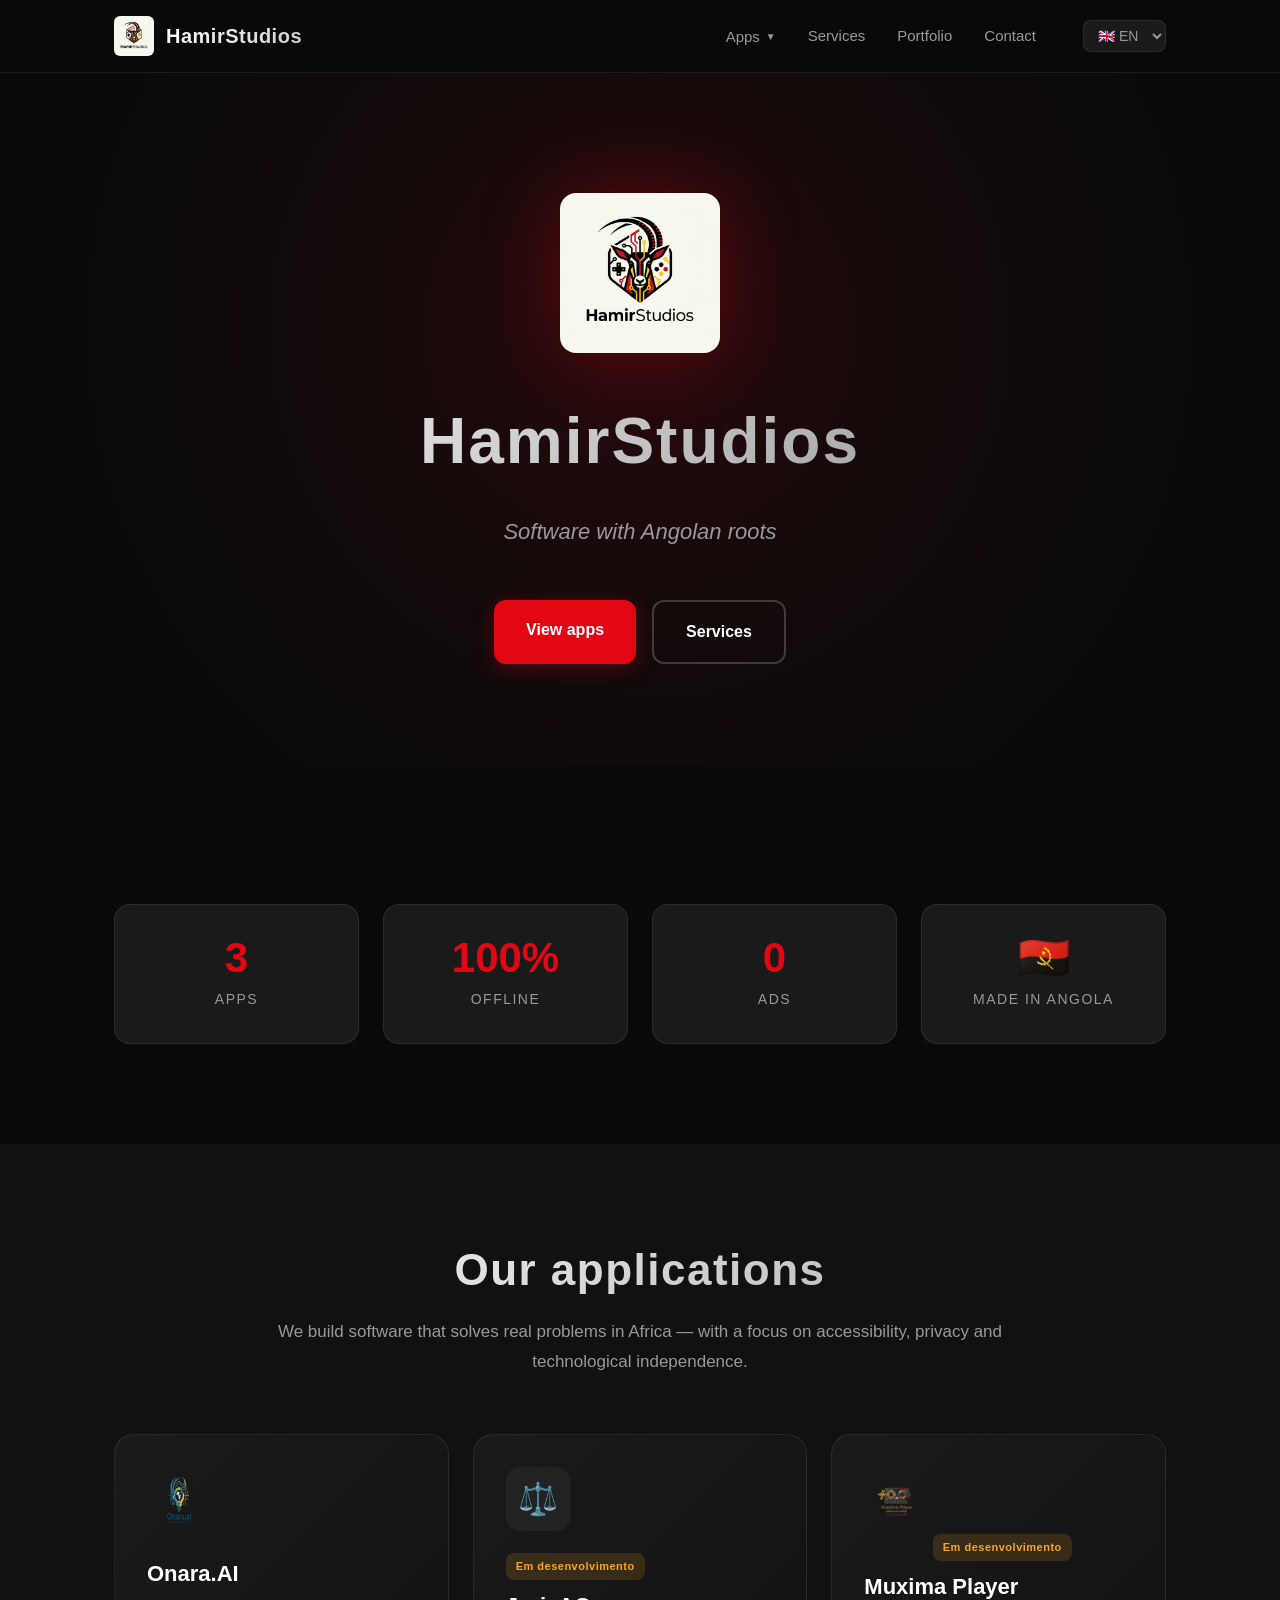
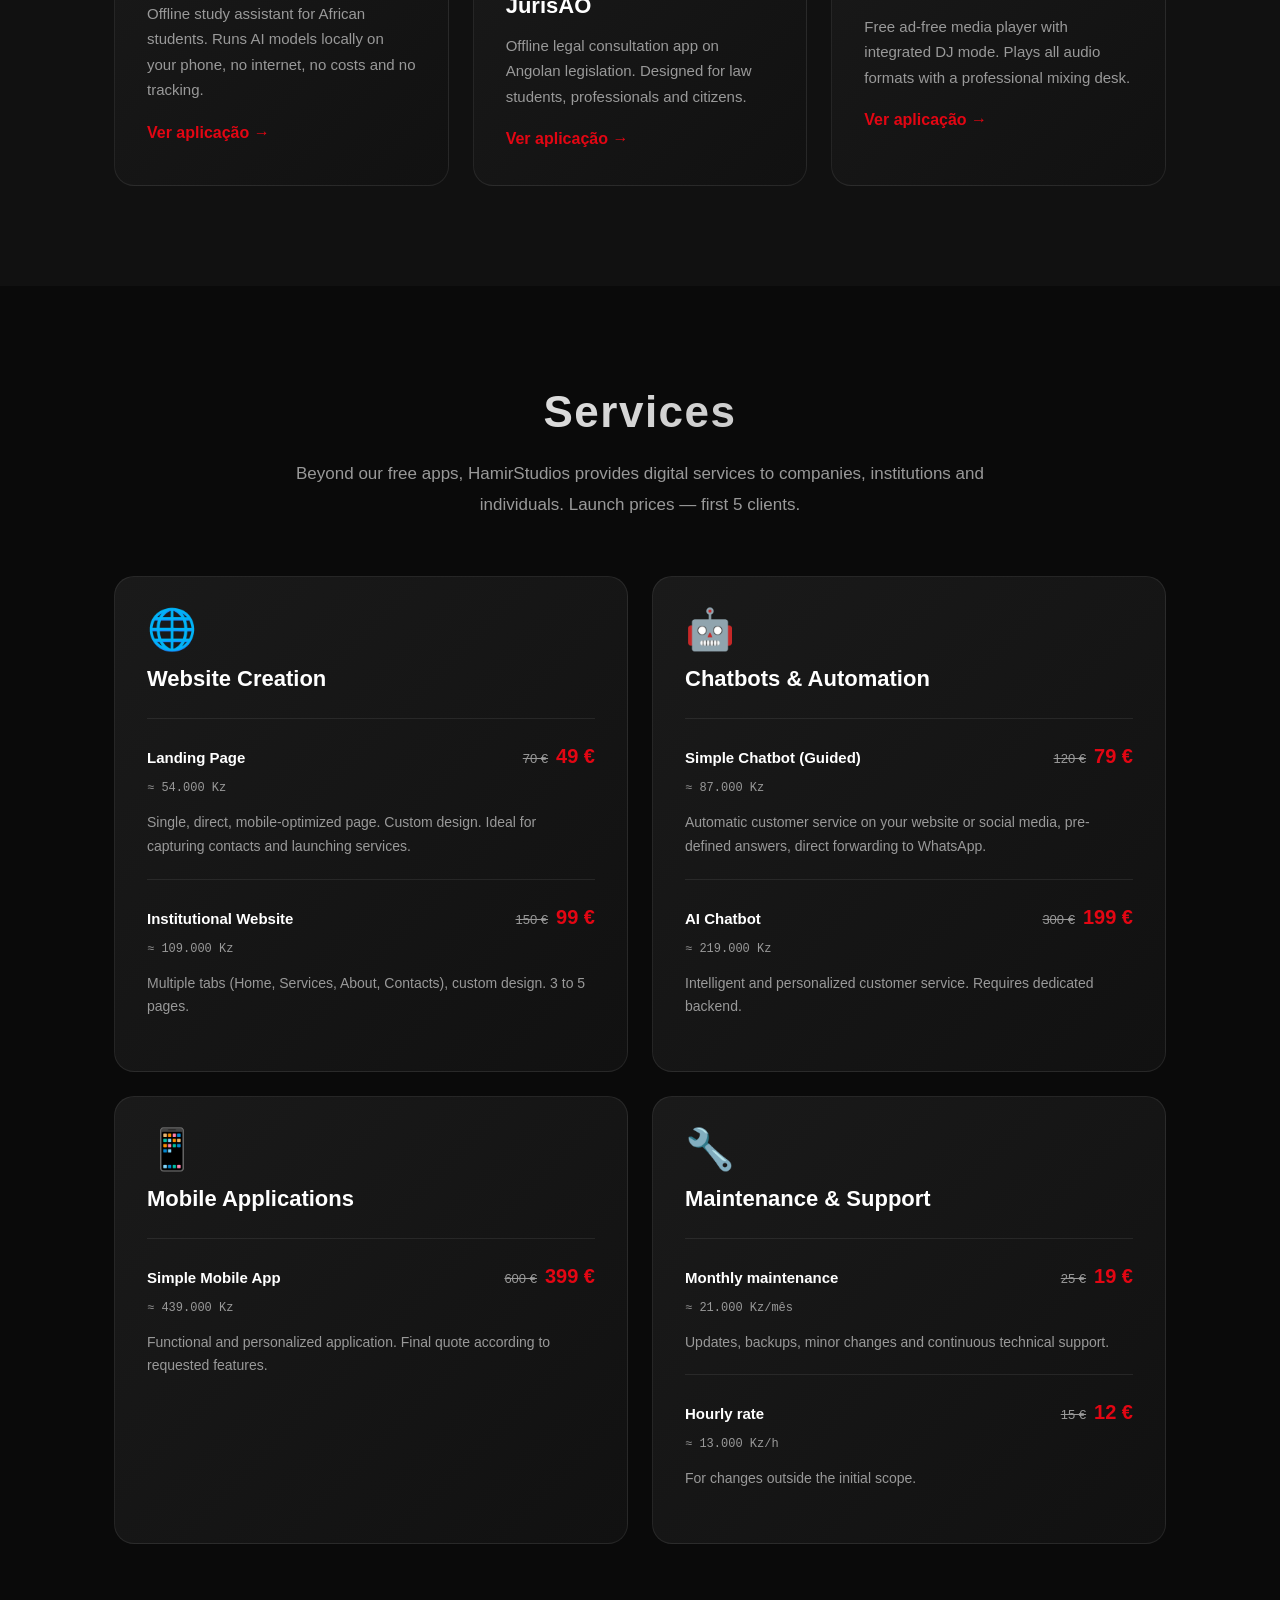
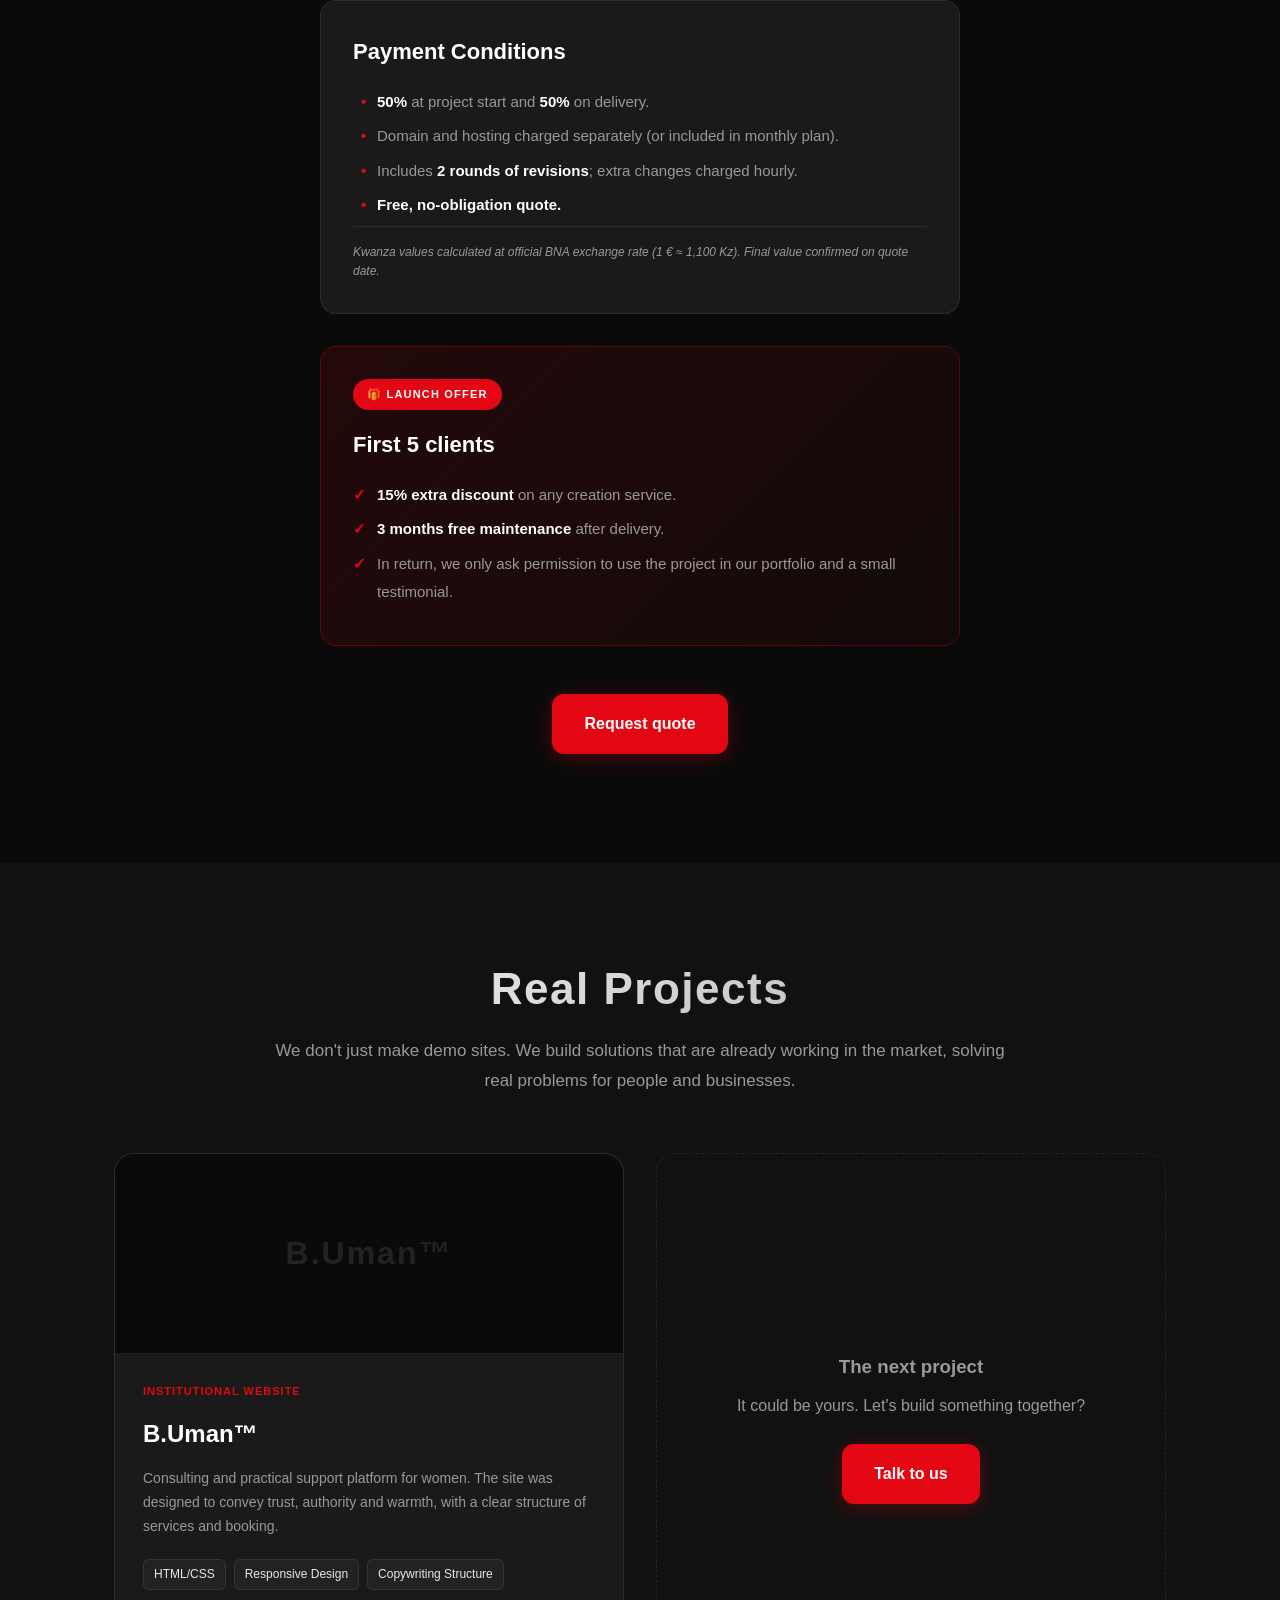
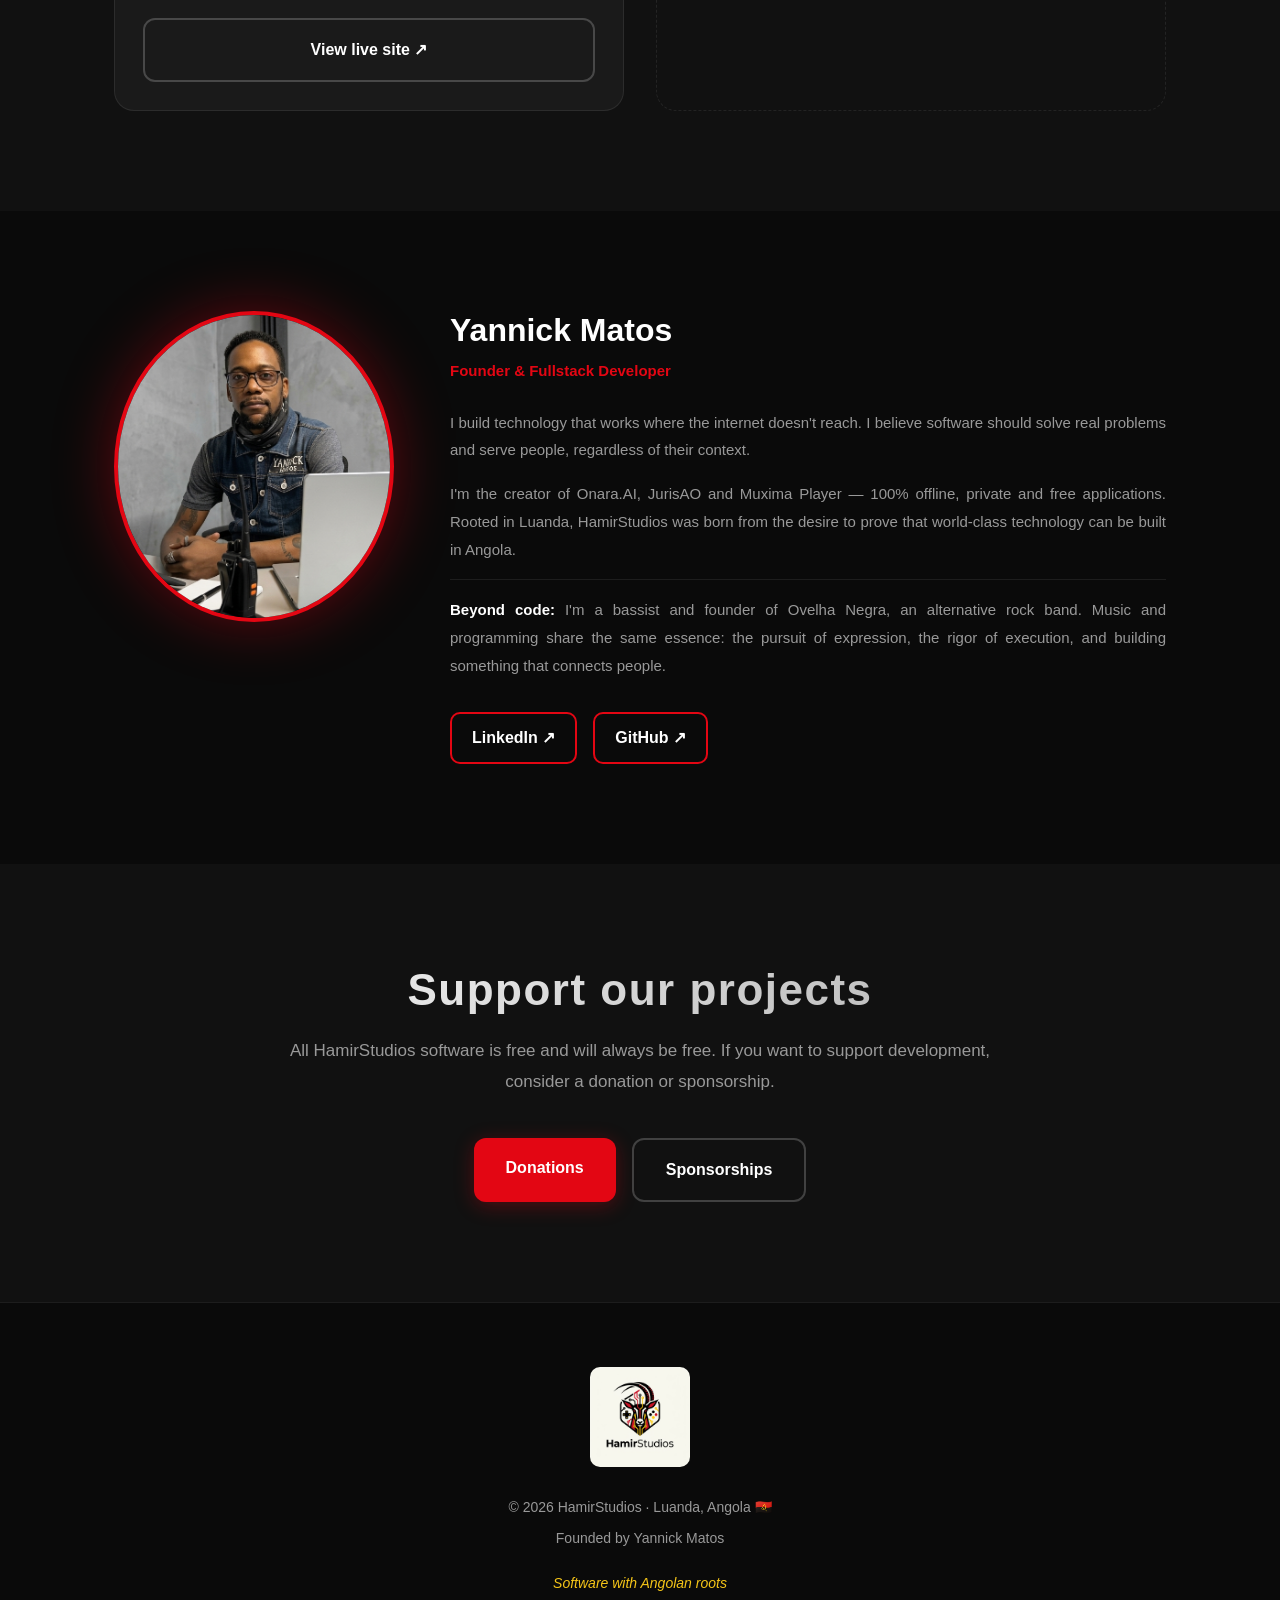
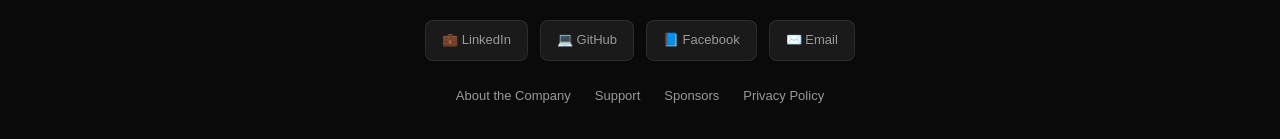
==== commit 65324ce8: "feat: implementar traducao manual direta via JS em toda a homepage" ====
--- a/index.html
+++ b/index.html
@@ -7,12 +7,8 @@
   <link rel="icon" href="assets/logoonara.png">
   <link rel="stylesheet" href="style.css">
   <style>
-    .lang-selector { background: var(--dark-2); color: var(--text-muted); border: 1px solid var(--border); border-radius: 8px; padding: 6px 10px; font-size: 14px; font-weight: 500; cursor: pointer; outline: none; font-family: inherit; transition: border-color 0.2s; margin-left: 15px; }
+    .lang-selector { background: var(--dark-2); color: var(--text-muted); border: 1px solid var(--border); border-radius: 8px; padding: 6px 10px; font-size: 14px; font-weight: 500; cursor: pointer; outline: none; font-family: inherit; margin-left: 15px; }
     .lang-selector:hover { border-color: var(--red); color: var(--white); }
-    [data-lang] { display: none; }
-    html[lang="pt"] [data-lang="pt"], html[lang="en"] [data-lang="en"], html[lang="fr"] [data-lang="fr"], html[lang="es"] [data-lang="es"] { display: block; }
-    span[data-lang] { display: none; }
-    html[lang="pt"] span[data-lang="pt"], html[lang="en"] span[data-lang="en"], html[lang="fr"] span[data-lang="fr"], html[lang="es"] span[data-lang="es"] { display: inline; }
   </style>
 </head>
 <body>
@@ -25,20 +21,18 @@
     </a>
     <nav class="site-nav">
       <div class="nav-dropdown">
-        <button class="nav-dropdown-toggle" onclick="toggleDropdown(event)">
-          <span data-lang="pt">Apps</span><span data-lang="en">Apps</span><span data-lang="fr">Apps</span><span data-lang="es">Apps</span> <span class="arrow">▼</span>
-        </button>
+        <button class="nav-dropdown-toggle" onclick="toggleDropdown(event)">Apps <span class="arrow">▼</span></button>
         <div class="nav-dropdown-menu">
           <a href="onara-ai/">Onara.AI</a>
           <a href="jurisao/">JurisAO</a>
           <a href="muxima-player/">Muxima Player</a>
         </div>
       </div>
-      <a href="#servicos"><span data-lang="pt">Serviços</span><span data-lang="en">Services</span><span data-lang="fr">Services</span><span data-lang="es">Servicios</span></a>
-      <a href="#portfolio"><span data-lang="pt">Portfólio</span><span data-lang="en">Portfolio</span><span data-lang="fr">Portfolio</span><span data-lang="es">Portafolio</span></a>
-      <a href="contacto/"><span data-lang="pt">Contacto</span><span data-lang="en">Contact</span><span data-lang="fr">Contact</span><span data-lang="es">Contacto</span></a>
+      <a href="#servicos" id="nav_services">Serviços</a>
+      <a href="#portfolio" id="nav_portfolio">Portfólio</a>
+      <a href="contacto/" id="nav_contact">Contacto</a>
       
-      <select class="lang-selector" onchange="changeLang(this.value)">
+      <select class="lang-selector" id="langSelect" onchange="changeLang(this.value)">
         <option value="pt">🇵🇹 PT</option>
         <option value="en">🇬🇧 EN</option>
         <option value="fr">🇫🇷 FR</option>
@@ -52,19 +46,10 @@
   <div class="container hero-content">
     <img src="assets/logo-hamir.jpeg" class="hero-logo" alt="HamirStudios">
     <h1>HamirStudios</h1>
-    <p class="tagline">
-      <span data-lang="pt">Software com raízes angolanas</span>
-      <span data-lang="en">Software with Angolan roots</span>
-      <span data-lang="fr">Logiciel aux racines angolaises</span>
-      <span data-lang="es">Software con raíces angoleñas</span>
-    </p>
+    <p class="tagline" id="hero_tagline">Software com raízes angolanas</p>
     <div class="cta-buttons">
-      <a href="#apps" class="btn btn-primary">
-        <span data-lang="pt">Ver aplicações</span><span data-lang="en">View apps</span><span data-lang="fr">Voir les apps</span><span data-lang="es">Ver apps</span>
-      </a>
-      <a href="#servicos" class="btn btn-secondary">
-        <span data-lang="pt">Serviços</span><span data-lang="en">Services</span><span data-lang="fr">Services</span><span data-lang="es">Servicios</span>
-      </a>
+      <a href="#apps" class="btn btn-primary" id="hero_btn_apps">Ver aplicações</a>
+      <a href="#servicos" class="btn btn-secondary" id="hero_btn_services">Serviços</a>
     </div>
   </div>
 </section>
@@ -72,60 +57,38 @@
 <section class="section">
   <div class="container">
     <div class="stats reveal">
-      <div class="stat"><div class="stat-value">3</div><div class="stat-label"><span data-lang="pt">Aplicações</span><span data-lang="en">Apps</span><span data-lang="fr">Apps</span><span data-lang="es">Apps</span></div></div>
-      <div class="stat"><div class="stat-value">100%</div><div class="stat-label"><span data-lang="pt">Offline</span><span data-lang="en">Offline</span><span data-lang="fr">Hors ligne</span><span data-lang="es">Sin conexión</span></div></div>
-      <div class="stat"><div class="stat-value">0</div><div class="stat-label"><span data-lang="pt">Anúncios</span><span data-lang="en">Ads</span><span data-lang="fr">Publicités</span><span data-lang="es">Anuncios</span></div></div>
-      <div class="stat"><div class="stat-value">🇦🇴</div><div class="stat-label"><span data-lang="pt">Feito em Angola</span><span data-lang="en">Made in Angola</span><span data-lang="fr">Fabriqué en Angola</span><span data-lang="es">Hecho en Angola</span></div></div>
+      <div class="stat"><div class="stat-value">3</div><div class="stat-label" id="stat_apps">Aplicações</div></div>
+      <div class="stat"><div class="stat-value">100%</div><div class="stat-label" id="stat_offline">Offline</div></div>
+      <div class="stat"><div class="stat-value">0</div><div class="stat-label" id="stat_ads">Anúncios</div></div>
+      <div class="stat"><div class="stat-value">🇦🇴</div><div class="stat-label" id="stat_made">Feito em Angola</div></div>
     </div>
   </div>
 </section>
 
 <section class="section section-alt" id="apps">
   <div class="container">
-    <h2 class="section-title reveal">
-      <span data-lang="pt">As nossas aplicações</span><span data-lang="en">Our applications</span><span data-lang="fr">Nos applications</span><span data-lang="es">Nuestras aplicaciones</span>
-    </h2>
-    <p class="section-subtitle reveal">
-      <span data-lang="pt">Construímos software que resolve problemas reais em África — com foco em acessibilidade, privacidade e independência tecnológica.</span>
-      <span data-lang="en">We build software that solves real problems in Africa — with a focus on accessibility, privacy and technological independence.</span>
-      <span data-lang="fr">Nous créons des logiciels qui résolvent de vrais problèmes en Afrique — en mettant l'accent sur l'accessibilité, la confidentialité et l'indépendance technologique.</span>
-      <span data-lang="es">Creamos software que resuelve problemas reales en África — con un enfoque en accesibilidad, privacidad e independencia tecnológica.</span>
-    </p>
+    <h2 class="section-title reveal" id="apps_title">As nossas aplicações</h2>
+    <p class="section-subtitle reveal" id="apps_subtitle">Construímos software que resolve problemas reais em África — com foco em acessibilidade, privacidade e independência tecnológica.</p>
     <div class="card-grid">
       <article class="card reveal">
         <img src="assets/logoonara.png" class="card-icon" alt="Onara.AI">
         <h3>Onara.AI</h3>
-        <p>
-          <span data-lang="pt">Assistente de estudo offline para estudantes africanos. Corre modelos de IA localmente no telemóvel, sem internet, sem custos e sem tracking.</span>
-          <span data-lang="en">Offline study assistant for African students. Runs AI models locally on your phone, no internet, no costs and no tracking.</span>
-          <span data-lang="fr">Assistant d'étude hors ligne pour les étudiants africains. Exécute des modèles d'IA localement sur votre téléphone, sans internet, sans frais et sans suivi.</span>
-          <span data-lang="es">Asistente de estudio sin conexión para estudiantes africanos. Ejecuta modelos de IA localmente en tu teléfono, sin internet, sin costos y sin seguimiento.</span>
-        </p>
-        <a href="onara-ai/" class="card-link"><span data-lang="pt">Ver aplicação</span><span data-lang="en">View app</span><span data-lang="fr">Voir l'app</span><span data-lang="es">Ver app</span> →</a>
+        <p id="app_onara_desc">Assistente de estudo offline para estudantes africanos. Corre modelos de IA localmente no telemóvel, sem internet, sem custos e sem tracking.</p>
+        <a href="onara-ai/" class="card-link" id="app_onara_btn">Ver aplicação →</a>
       </article>
       <article class="card reveal">
         <div class="card-icon" style="background: var(--dark-3); display:flex; align-items:center; justify-content:center; font-size:32px;">⚖️</div>
-        <span class="badge-dev"><span data-lang="pt">Em desenvolvimento</span><span data-lang="en">In development</span><span data-lang="fr">En développement</span><span data-lang="es">En desarrollo</span></span>
+        <span class="badge-dev" id="app_dev_badge">Em desenvolvimento</span>
         <h3>JurisAO</h3>
-        <p>
-          <span data-lang="pt">Aplicação de consulta jurídica offline sobre a legislação angolana. Pensada para estudantes de Direito, profissionais e cidadãos.</span>
-          <span data-lang="en">Offline legal consultation app on Angolan legislation. Designed for law students, professionals and citizens.</span>
-          <span data-lang="fr">Application de consultation juridique hors ligne sur la législation angolaise. Conçue pour les étudiants en droit, les professionnels et les citoyens.</span>
-          <span data-lang="es">Aplicación de consulta jurídica sin conexión sobre la legislación angoleña. Diseñada para estudiantes de derecho, profesionales y ciudadanos.</span>
-        </p>
-        <a href="jurisao/" class="card-link"><span data-lang="pt">Ver aplicação</span><span data-lang="en">View app</span><span data-lang="fr">Voir l'app</span><span data-lang="es">Ver app</span> →</a>
+        <p id="app_jurisao_desc">Aplicação de consulta jurídica offline sobre a legislação angolana. Pensada para estudantes de Direito, profissionais e cidadãos.</p>
+        <a href="jurisao/" class="card-link" id="app_jurisao_btn">Ver aplicação →</a>
       </article>
       <article class="card reveal">
         <img src="assets/muxima-player.png" class="card-icon" alt="Muxima Player" style="object-fit: contain;">
-        <span class="badge-dev"><span data-lang="pt">Em desenvolvimento</span><span data-lang="en">In development</span><span data-lang="fr">En développement</span><span data-lang="es">En desarrollo</span></span>
+        <span class="badge-dev" id="app_dev_badge_2">Em desenvolvimento</span>
         <h3>Muxima Player</h3>
-        <p>
-          <span data-lang="pt">Media player gratuito e sem anúncios, com modo DJ integrado. Toca todos os formatos de áudio com uma mesa de mixagem profissional.</span>
-          <span data-lang="en">Free ad-free media player with integrated DJ mode. Plays all audio formats with a professional mixing desk.</span>
-          <span data-lang="fr">Lecteur multimédia gratuit et sans publicité avec mode DJ intégré. Lit tous les formats audio avec une table de mixage professionnelle.</span>
-          <span data-lang="es">Reproductor multimedia gratuito y sin anuncios con modo DJ integrado. Reproduce todos los formatos de audio con una mesa de mezclas profesional.</span>
-        </p>
-        <a href="muxima-player/" class="card-link"><span data-lang="pt">Ver aplicação</span><span data-lang="en">View app</span><span data-lang="fr">Voir l'app</span><span data-lang="es">Ver app</span> →</a>
+        <p id="app_muxima_desc">Media player gratuito e sem anúncios, com modo DJ integrado. Toca todos os formatos de áudio com uma mesa de mixagem profissional.</p>
+        <a href="muxima-player/" class="card-link" id="app_muxima_btn">Ver aplicação →</a>
       </article>
     </div>
   </div>
@@ -133,165 +96,108 @@
 
 <section class="section" id="servicos">
   <div class="container">
-    <h2 class="section-title reveal">
-      <span data-lang="pt">Serviços</span><span data-lang="en">Services</span><span data-lang="fr">Services</span><span data-lang="es">Servicios</span>
-    </h2>
-    <p class="section-subtitle reveal">
-      <span data-lang="pt">Para além das aplicações gratuitas, a HamirStudios presta serviços digitais a empresas, instituições e particulares. Preços de lançamento — primeiros 5 clientes.</span>
-      <span data-lang="en">Beyond our free apps, HamirStudios provides digital services to companies, institutions and individuals. Launch prices — first 5 clients.</span>
-      <span data-lang="fr">Au-delà de nos applications gratuites, HamirStudios fournit des services numériques aux entreprises, institutions et particuliers. Prix de lancement — 5 premiers clients.</span>
-      <span data-lang="es">Además de nuestras aplicaciones gratuitas, HamirStudios brinda servicios digitales a empresas, instituciones y particulares. Precios de lanzamiento — primeros 5 clientes.</span>
-    </p>
+    <h2 class="section-title reveal" id="services_title">Serviços</h2>
+    <p class="section-subtitle reveal" id="services_subtitle">Para além das aplicações gratuitas, a HamirStudios presta serviços digitais a empresas, instituições e particulares. Preços de lançamento — primeiros 5 clientes.</p>
     <div class="services-grid">
       <article class="service-card reveal">
         <div class="service-icon">🌐</div>
-        <h3><span data-lang="pt">Criação de Sites</span><span data-lang="en">Website Creation</span><span data-lang="fr">Création de Sites</span><span data-lang="es">Creación de Sitios</span></h3>
-        <div class="service-item">
-          <div class="service-item-header"><span class="service-name"><span data-lang="pt">Landing Page</span><span data-lang="en">Landing Page</span><span data-lang="fr">Landing Page</span><span data-lang="es">Landing Page</span></span><span class="service-price"><span class="price-old">70 €</span><span class="price-new">49 €</span></span></div>
+        <h3 id="srv_sites">Criação de Sites</h3>
+        <div class="service-item">
+          <div class="service-item-header"><span class="service-name" id="srv_landing">Landing Page</span><span class="service-price"><span class="price-old">70 €</span><span class="price-new">49 €</span></span></div>
           <div class="service-price-kz">≈ 54.000 Kz</div>
-          <p>
-            <span data-lang="pt">Página única, directa e optimizada para telemóvel. Design personalizado. Ideal para captar contactos e lançar serviços.</span>
-            <span data-lang="en">Single, direct, mobile-optimized page. Custom design. Ideal for capturing contacts and launching services.</span>
-            <span data-lang="fr">Page unique, directe et optimisée pour mobile. Design personnalisé. Idéal pour capturer des contacts et lancer des services.</span>
-            <span data-lang="es">Página única, directa y optimizada para móviles. Diseño personalizado. Ideal para captar contactos y lanzar servicios.</span>
-          </p>
-        </div>
-        <div class="service-item">
-          <div class="service-item-header"><span class="service-name"><span data-lang="pt">Website Institucional</span><span data-lang="en">Institutional Website</span><span data-lang="fr">Site Institutionnel</span><span data-lang="es">Sitio Institucional</span></span><span class="service-price"><span class="price-old">150 €</span><span class="price-new">99 €</span></span></div>
+          <p id="srv_landing_desc">Página única, directa e optimizada para telemóvel. Design personalizado. Ideal para captar contactos e lançar serviços.</p>
+        </div>
+        <div class="service-item">
+          <div class="service-item-header"><span class="service-name" id="srv_website">Website Institucional</span><span class="service-price"><span class="price-old">150 €</span><span class="price-new">99 €</span></span></div>
           <div class="service-price-kz">≈ 109.000 Kz</div>
-          <p>
-            <span data-lang="pt">Vários separadores (Início, Serviços, Sobre, Contactos), design personalizado. 3 a 5 páginas.</span>
-            <span data-lang="en">Multiple tabs (Home, Services, About, Contacts), custom design. 3 to 5 pages.</span>
-            <span data-lang="fr">Plusieurs onglets (Accueil, Services, À propos, Contacts), design personnalisé. 3 à 5 pages.</span>
-            <span data-lang="es">Múltiples pestañas (Inicio, Servicios, Acerca de, Contactos), diseño personalizado. 3 a 5 páginas.</span>
-          </p>
+          <p id="srv_website_desc">Vários separadores (Início, Serviços, Sobre, Contactos), design personalizado. 3 a 5 páginas.</p>
         </div>
       </article>
       <article class="service-card reveal">
         <div class="service-icon">🤖</div>
-        <h3><span data-lang="pt">Chatbots e Automação</span><span data-lang="en">Chatbots & Automation</span><span data-lang="fr">Chatbots et Automatisation</span><span data-lang="es">Chatbots y Automatización</span></h3>
-        <div class="service-item">
-          <div class="service-item-header"><span class="service-name"><span data-lang="pt">Chatbot Simples (Guiado)</span><span data-lang="en">Simple Chatbot (Guided)</span><span data-lang="fr">Chatbot Simple (Guidé)</span><span data-lang="es">Chatbot Simple (Guiado)</span></span><span class="service-price"><span class="price-old">120 €</span><span class="price-new">79 €</span></span></div>
+        <h3 id="srv_chatbots">Chatbots e Automação</h3>
+        <div class="service-item">
+          <div class="service-item-header"><span class="service-name" id="srv_chat_simple">Chatbot Simples (Guiado)</span><span class="service-price"><span class="price-old">120 €</span><span class="price-new">79 €</span></span></div>
           <div class="service-price-kz">≈ 87.000 Kz</div>
-          <p>
-            <span data-lang="pt">Atendimento automático no site ou redes sociais, respostas pré-definidas, envio directo para WhatsApp.</span>
-            <span data-lang="en">Automatic customer service on your website or social media, pre-defined answers, direct forwarding to WhatsApp.</span>
-            <span data-lang="fr">Service client automatique sur votre site ou réseaux sociaux, réponses prédéfinies, transfert direct vers WhatsApp.</span>
-            <span data-lang="es">Atención automática en su sitio web o redes sociales, respuestas predefinidas, reenvío directo a WhatsApp.</span>
-          </p>
-        </div>
-        <div class="service-item">
-          <div class="service-item-header"><span class="service-name"><span data-lang="pt">Chatbot com IA</span><span data-lang="en">AI Chatbot</span><span data-lang="fr">Chatbot IA</span><span data-lang="es">Chatbot con IA</span></span><span class="service-price"><span class="price-old">300 €</span><span class="price-new">199 €</span></span></div>
+          <p id="srv_chat_simple_desc">Atendimento automático no site ou redes sociais, respostas pré-definidas, envio directo para WhatsApp.</p>
+        </div>
+        <div class="service-item">
+          <div class="service-item-header"><span class="service-name" id="srv_chat_ia">Chatbot com IA</span><span class="service-price"><span class="price-old">300 €</span><span class="price-new">199 €</span></span></div>
           <div class="service-price-kz">≈ 219.000 Kz</div>
-          <p>
-            <span data-lang="pt">Atendimento inteligente e personalizado. Requer backend dedicado.</span>
-            <span data-lang="en">Intelligent and personalized customer service. Requires dedicated backend.</span>
-            <span data-lang="fr">Service client intelligent et personnalisé. Nécessite un backend dédié.</span>
-            <span data-lang="es">Atención inteligente y personalizada. Requiere backend dedicado.</span>
-          </p>
+          <p id="srv_chat_ia_desc">Atendimento inteligente e personalizado. Requer backend dedicado.</p>
         </div>
       </article>
       <article class="service-card reveal">
         <div class="service-icon">📱</div>
-        <h3><span data-lang="pt">Aplicações Mobile</span><span data-lang="en">Mobile Applications</span><span data-lang="fr">Applications Mobiles</span><span data-lang="es">Aplicaciones Móviles</span></h3>
-        <div class="service-item">
-          <div class="service-item-header"><span class="service-name"><span data-lang="pt">App Mobile Simples</span><span data-lang="en">Simple Mobile App</span><span data-lang="fr">Application Mobile Simple</span><span data-lang="es">App Móvil Simple</span></span><span class="service-price"><span class="price-old">600 €</span><span class="price-new">399 €</span></span></div>
+        <h3 id="srv_mobile">Aplicações Mobile</h3>
+        <div class="service-item">
+          <div class="service-item-header"><span class="service-name" id="srv_mobile_app">App Mobile Simples</span><span class="service-price"><span class="price-old">600 €</span><span class="price-new">399 €</span></span></div>
           <div class="service-price-kz">≈ 439.000 Kz</div>
-          <p>
-            <span data-lang="pt">Aplicação funcional e personalizada. Orçamento final conforme as funcionalidades pedidas.</span>
-            <span data-lang="en">Functional and personalized application. Final quote according to requested features.</span>
-            <span data-lang="fr">Application fonctionnelle et personnalisée. Devis final selon les fonctionnalités demandées.</span>
-            <span data-lang="es">Aplicación funcional y personalizada. Presupuesto final según las funcionalidades solicitadas.</span>
-          </p>
+          <p id="srv_mobile_desc">Aplicação funcional e personalizada. Orçamento final conforme as funcionalidades pedidas.</p>
         </div>
       </article>
       <article class="service-card reveal">
         <div class="service-icon">🔧</div>
-        <h3><span data-lang="pt">Manutenção e Suporte</span><span data-lang="en">Maintenance & Support</span><span data-lang="fr">Maintenance et Support</span><span data-lang="es">Mantenimiento y Soporte</span></h3>
-        <div class="service-item">
-          <div class="service-item-header"><span class="service-name"><span data-lang="pt">Manutenção mensal</span><span data-lang="en">Monthly maintenance</span><span data-lang="fr">Maintenance mensuelle</span><span data-lang="es">Mantenimiento mensual</span></span><span class="service-price"><span class="price-old">25 €</span><span class="price-new">19 €</span></span></div>
+        <h3 id="srv_support">Manutenção e Suporte</h3>
+        <div class="service-item">
+          <div class="service-item-header"><span class="service-name" id="srv_maintenance">Manutenção mensal</span><span class="service-price"><span class="price-old">25 €</span><span class="price-new">19 €</span></span></div>
           <div class="service-price-kz">≈ 21.000 Kz/mês</div>
-          <p>
-            <span data-lang="pt">Actualizações, cópias de segurança, pequenas alterações e suporte técnico contínuo.</span>
-            <span data-lang="en">Updates, backups, minor changes and continuous technical support.</span>
-            <span data-lang="fr">Mises à jour, sauvegardes, modifications mineures et support technique continu.</span>
-            <span data-lang="es">Actualizaciones, copias de seguridad, cambios menores y soporte técnico continuo.</span>
-          </p>
-        </div>
-        <div class="service-item">
-          <div class="service-item-header"><span class="service-name"><span data-lang="pt">Hora avulsa</span><span data-lang="en">Hourly rate</span><span data-lang="fr">Tarif horaire</span><span data-lang="es">Tarifa por hora</span></span><span class="service-price"><span class="price-old">15 €</span><span class="price-new">12 €</span></span></div>
+          <p id="srv_maintenance_desc">Actualizações, cópias de segurança, pequenas alterações e suporte técnico contínuo.</p>
+        </div>
+        <div class="service-item">
+          <div class="service-item-header"><span class="service-name" id="srv_hour">Hora avulsa</span><span class="service-price"><span class="price-old">15 €</span><span class="price-new">12 €</span></span></div>
           <div class="service-price-kz">≈ 13.000 Kz/h</div>
-          <p>
-            <span data-lang="pt">Para alterações fora do âmbito inicial.</span>
-            <span data-lang="en">For changes outside the initial scope.</span>
-            <span data-lang="fr">Pour les modifications hors du cadre initial.</span>
-            <span data-lang="es">Para cambios fuera del alcance inicial.</span>
-          </p>
+          <p id="srv_hour_desc">Para alterações fora do âmbito inicial.</p>
         </div>
       </article>
     </div>
     <div class="service-conditions reveal">
-      <h3><span data-lang="pt">Condições de Pagamento</span><span data-lang="en">Payment Conditions</span><span data-lang="fr">Conditions de Paiement</span><span data-lang="es">Condiciones de Pago</span></h3>
+      <h3 id="srv_conditions">Condições de Pagamento</h3>
       <ul>
-        <li><span data-lang="pt"><strong>50%</strong> no início do projecto e <strong>50%</strong> na entrega.</span><span data-lang="en"><strong>50%</strong> at project start and 50% on delivery.</span><span data-lang="fr"><strong>50%</strong> au début du projet et <strong>50%</strong> à la livraison.</span><span data-lang="es"><strong>50%</strong> al inicio del proyecto y <strong>50%</strong> a la entrega.</span></li>
-        <li><span data-lang="pt">Domínio e alojamento cobrados à parte (ou incluídos no plano mensal).</span><span data-lang="en">Domain and hosting charged separately (or included in monthly plan).</span><span data-lang="fr">Domaine et hébergement facturés séparément (ou inclus dans le plan mensuel).</span><span data-lang="es">Dominio y alojamiento cobrados por separado (o incluidos en el plan mensual).</span></li>
-        <li><span data-lang="pt">Inclui <strong>2 rondas de revisões</strong>; alterações extra pagam-se à hora.</span><span data-lang="en">Includes <strong>2 rounds of revisions</strong>; extra changes charged hourly.</span><span data-lang="fr">Comprend <strong>2 cycles de révisions</strong> ; modifications supplémentaires facturées à l'heure.</span><span data-lang="es">Incluye <strong>2 rondas de revisiones</strong>; cambios extra cobrados por hora.</span></li>
-        <li><span data-lang="pt"><strong>Orçamento gratuito e sem compromisso.</strong></span><span data-lang="en"><strong>Free, no-obligation quote.</strong></span><span data-lang="fr"><strong>Devis gratuit et sans engagement.</strong></span><span data-lang="es"><strong>Presupuesto gratuito y sin compromiso.</strong></span></li>
+        <li id="srv_cond_1"><strong>50%</strong> no início do projecto e <strong>50%</strong> na entrega.</li>
+        <li id="srv_cond_2">Domínio e alojamento cobrados à parte (ou incluídos no plano mensal).</li>
+        <li id="srv_cond_3">Inclui <strong>2 rondas de revisões</strong>; alterações extra pagam-se à hora.</li>
+        <li id="srv_cond_4"><strong>Orçamento gratuito e sem compromisso.</strong></li>
       </ul>
-      <p class="service-note">
-        <span data-lang="pt">Valores em kwanzas calculados ao câmbio oficial do BNA (1 € ≈ 1.100 Kz). O valor final é confirmado no dia do orçamento.</span>
-        <span data-lang="en">Kwanza values calculated at official BNA exchange rate (1 € ≈ 1,100 Kz). Final value confirmed on quote date.</span>
-        <span data-lang="fr">Valeurs en kwanza calculées au taux de change officiel de la BNA (1 € ≈ 1 100 Kz). La valeur finale est confirmée le jour du devis.</span>
-        <span data-lang="es">Valores en kwanza calculados al tipo de cambio oficial del BNA (1 € ≈ 1.100 Kz). El valor final se confirma el día del presupuesto.</span>
-      </p>
+      <p class="service-note" id="srv_note">Valores em kwanzas calculados ao câmbio oficial do BNA (1 € ≈ 1.100 Kz). O valor final é confirmado no dia do orçamento.</p>
     </div>
     <div class="launch-offer reveal">
-      <div class="launch-badge"><span data-lang="pt">🎁 Oferta de Lançamento</span><span data-lang="en">🎁 Launch Offer</span><span data-lang="fr">🎁 Offre de Lancement</span><span data-lang="es">🎁 Oferta de Lanzamiento</span></div>
-      <h3><span data-lang="pt">Primeiros 5 clientes</span><span data-lang="en">First 5 clients</span><span data-lang="fr">5 premiers clients</span><span data-lang="es">Primeros 5 clientes</span></h3>
+      <div class="launch-badge" id="srv_launch_badge">🎁 Oferta de Lançamento</div>
+      <h3 id="srv_launch_title">Primeiros 5 clientes</h3>
       <ul>
-        <li><span data-lang="pt"><strong>15% de desconto</strong> adicional em qualquer serviço de criação.</span><span data-lang="en"><strong>15% extra discount</strong> on any creation service.</span><span data-lang="fr"><strong>15% de réduction supplémentaire</strong> sur tout service de création.</span><span data-lang="es"><strong>15% de descuento adicional</strong> en cualquier servicio de creación.</span></li>
-        <li><span data-lang="pt"><strong>3 meses de manutenção gratuita</strong> após a entrega.</span><span data-lang="en"><strong>3 months free maintenance</strong> after delivery.</span><span data-lang="fr"><strong>3 mois de maintenance gratuite</strong> après livraison.</span><span data-lang="es"><strong>3 meses de mantenimiento gratuito</strong> tras la entrega.</span></li>
-        <li><span data-lang="pt">Em troca, pedimos apenas autorização para usar o projecto no portfólio e um pequeno testemunho.</span><span data-lang="en">In return, we only ask permission to use the project in our portfolio and a small testimonial.</span><span data-lang="fr">En échange, nous demandons seulement l'autorisation d'utiliser le projet dans notre portfolio et un petit témoignage.</span><span data-lang="es">A cambio, solo pedimos permiso para usar el proyecto en nuestro portafolio y un pequeño testimonio.</span></li>
+        <li id="srv_launch_1"><strong>15% de desconto</strong> adicional em qualquer serviço de criação.</li>
+        <li id="srv_launch_2"><strong>3 meses de manutenção gratuita</strong> após a entrega.</li>
+        <li id="srv_launch_3">Em troca, pedimos apenas autorização para usar o projecto no portfólio e um pequeno testemunho.</li>
       </ul>
     </div>
     <div class="reveal" style="text-align: center; margin-top: 48px;">
-      <a href="contacto/" class="btn btn-primary"><span data-lang="pt">Pedir orçamento</span><span data-lang="en">Request quote</span><span data-lang="fr">Demander un devis</span><span data-lang="es">Solicitar presupuesto</span></a>
+      <a href="contacto/" class="btn btn-primary" id="srv_btn_quote">Pedir orçamento</a>
     </div>
   </div>
 </section>
 
 <section class="section section-alt" id="portfolio">
   <div class="container">
-    <h2 class="section-title reveal"><span data-lang="pt">Projetos Reais</span><span data-lang="en">Real Projects</span><span data-lang="fr">Projets Réels</span><span data-lang="es">Proyectos Reales</span></h2>
-    <p class="section-subtitle reveal">
-      <span data-lang="pt">Não fazemos apenas sites de demonstração. Construímos soluções que já estão a funcionar no mercado, resolvendo problemas reais de pessoas e negócios.</span>
-      <span data-lang="en">We don't just make demo sites. We build solutions that are already working in the market, solving real problems for people and businesses.</span>
-      <span data-lang="fr">Nous ne faisons pas que des sites de démonstration. Nous construisons des solutions qui fonctionnent déjà sur le marché, résolvant de vrais problèmes pour les personnes et les entreprises.</span>
-      <span data-lang="es">No solo hacemos sitios de demostración. Construimos soluciones que ya están funcionando en el mercado, resolviendo problemas reales para personas y empresas.</span>
-    </p>
+    <h2 class="section-title reveal" id="port_title">Projetos Reais</h2>
+    <p class="section-subtitle reveal" id="port_subtitle">Não fazemos apenas sites de demonstração. Construímos soluções que já estão a funcionar no mercado, resolvendo problemas reais de pessoas e negócios.</p>
 
     <div class="portfolio-grid">
       <article class="portfolio-card reveal">
         <div class="portfolio-image"><div class="portfolio-placeholder">B.Uman™</div></div>
         <div class="portfolio-content">
-          <span class="portfolio-tag"><span data-lang="pt">Website Institucional</span><span data-lang="en">Institutional Website</span><span data-lang="fr">Site Institutionnel</span><span data-lang="es">Sitio Institucional</span></span>
+          <span class="portfolio-tag" id="port_tag">Website Institucional</span>
           <h3>B.Uman™</h3>
-          <p class="portfolio-desc">
-            <span data-lang="pt">Plataforma de consultoria e apoio prático para mulheres. O site foi desenhado para transmitir confiança, autoridade e acolhimento, com uma estrutura clara de serviços e agendamento.</span>
-            <span data-lang="en">Consulting and practical support platform for women. The site was designed to convey trust, authority and warmth, with a clear structure of services and booking.</span>
-            <span data-lang="fr">Plateforme de conseil et de soutien pratique pour les femmes. Le site a été conçu pour transmettre confiance, autorité et chaleur, avec une structure claire de services et de réservation.</span>
-            <span data-lang="es">Plataforma de consultoría y apoyo práctico para mujeres. El sitio fue diseñado para transmitir confianza, autoridad y calidez, con una estructura clara de servicios y reservas.</span>
-          </p>
-          <div class="portfolio-tech"><span>HTML/CSS</span><span data-lang="pt">Design Responsivo</span><span data-lang="en">Responsive Design</span><span data-lang="fr">Design Responsif</span><span data-lang="es">Diseño Responsivo</span><span>Copywriting Structure</span></div>
-          <a href="https://buman-cyan.vercel.app/" target="_blank" rel="noopener" class="btn btn-secondary" style="margin-top: 16px;"><span data-lang="pt">Ver site ao vivo</span><span data-lang="en">View live site</span><span data-lang="fr">Voir le site en direct</span><span data-lang="es">Ver sitio en vivo</span> ↗</a>
+          <p class="portfolio-desc" id="port_desc">Plataforma de consultoria e apoio prático para mulheres. O site foi desenhado para transmitir confiança, autoridade e acolhimento, com uma estrutura clara de serviços e agendamento.</p>
+          <div class="portfolio-tech"><span>HTML/CSS</span><span id="port_tech">Design Responsivo</span><span>Copywriting Structure</span></div>
+          <a href="https://buman-cyan.vercel.app/" target="_blank" rel="noopener" class="btn btn-secondary" style="margin-top: 16px;" id="port_btn">Ver site ao vivo ↗</a>
         </div>
       </article>
 
       <article class="portfolio-card reveal" style="background: var(--dark-1); border-style: dashed; display: flex; align-items: center; justify-content: center; text-align: center; padding: 40px;">
         <div>
-          <h3 style="color: var(--text-muted); margin-bottom: 8px;"><span data-lang="pt">O próximo projeto</span><span data-lang="en">The next project</span><span data-lang="fr">Le prochain projet</span><span data-lang="es">El próximo proyecto</span></h3>
-          <p style="color: var(--text-muted); margin-bottom: 24px;"><span data-lang="pt">Pode ser o teu. Vamos construir algo juntos?</span><span data-lang="en">It could be yours. Let's build something together?</span><span data-lang="fr">Ça pourrait être le vôtre. Construisons quelque chose ensemble ?</span><span data-lang="es">Podría ser el tuyo. ¿Construimos algo juntos?</span></p>
-          <a href="contacto/" class="btn btn-primary"><span data-lang="pt">Falar connosco</span><span data-lang="en">Talk to us</span><span data-lang="fr">Parlez-nous</span><span data-lang="es">Habla con nosotros</span></a>
+          <h3 style="color: var(--text-muted); margin-bottom: 8px;" id="next_port">O próximo projeto</h3>
+          <p style="color: var(--text-muted); margin-bottom: 24px;" id="next_port_desc">Pode ser o teu. Vamos construir algo juntos?</p>
+          <a href="contacto/" class="btn btn-primary" id="next_port_btn">Falar connosco</a>
         </div>
       </article>
     </div>
@@ -304,24 +210,11 @@
       <img src="assets/yannick.png" class="about-photo" alt="Yannick Matos" style="background: var(--dark-3);">
       <div class="about-text reveal">
         <h2>Yannick Matos</h2>
-        <p class="role"><span data-lang="pt">Fundador & Programador Fullstack</span><span data-lang="en">Founder & Fullstack Developer</span><span data-lang="fr">Fondateur et Développeur Fullstack</span><span data-lang="es">Fundador y Desarrollador Fullstack</span></p>
-        <p>
-          <span data-lang="pt">Construo tecnologia que funciona onde a internet não chega. Acredito que o software deve resolver problemas reais e servir as pessoas, independentemente do contexto em que vivem.</span>
-          <span data-lang="en">I build technology that works where the internet doesn't reach. I believe software should solve real problems and serve people, regardless of their context.</span>
-          <span data-lang="fr">Je construis de la technologie qui fonctionne là où Internet ne passe pas. Je crois que le logiciel doit résoudre de vrais problèmes et servir les gens, quel que soit leur contexte.</span>
-          <span data-lang="es">Construyo tecnología que funciona donde internet no llega. Creo que el software debe resolver problemas reales y servir a las personas, independientemente de su contexto.</span>
-        </p>
-        <p>
-          <span data-lang="pt">Sou o criador do Onara.AI, JurisAO e Muxima Player — aplicações 100% offline, privadas e gratuitas. Com raízes em Luanda, a HamirStudios nasceu do desejo de provar que é possível criar tecnologia de nível internacional em Angola.</span>
-          <span data-lang="en">I'm the creator of Onara.AI, JurisAO and Muxima Player — 100% offline, private and free applications. Rooted in Luanda, HamirStudios was born from the desire to prove that world-class technology can be built in Angola.</span>
-          <span data-lang="fr">Je suis le créateur d'Onara.AI, JurisAO et Muxima Player — des applications 100% hors ligne, privées et gratuites. Enraciné à Luanda, HamirStudios est né du désir de prouver qu'une technologie de classe mondiale peut être construite en Angola.</span>
-          <span data-lang="es">Soy el creador de Onara.AI, JurisAO y Muxima Player — aplicaciones 100% sin conexión, privadas y gratuitas. Con raíces en Luanda, HamirStudios nació del deseo de demostrar que se puede construir tecnología de clase mundial en Angola.</span>
-        </p>
-        <p style="margin-top: 16px; padding-top: 16px; border-top: 1px solid var(--border);">
-          <span data-lang="pt"><strong style="color: var(--white);">Além do código:</strong> Sou baixista e fundador da Ovelha Negra, uma banda de rock alternativo. A música e a programação partilham a mesma essência: a busca pela expressão, o rigor da execução e a construção de algo que conecta as pessoas.</span>
-          <span data-lang="en"><strong style="color: var(--white);">Beyond code:</strong> I'm a bassist and founder of Ovelha Negra, an alternative rock band. Music and programming share the same essence: the pursuit of expression, the rigor of execution, and building something that connects people.</span>
-          <span data-lang="fr"><strong style="color: var(--white);">Au-delà du code :</strong> Je suis bassiste et fondateur d'Ovelha Negra, un groupe de rock alternatif. La musique et la programmation partagent la même essence : la recherche de l'expression, la rigueur de l'exécution et la construction de quelque chose qui connecte les gens.</span>
-          <span data-lang="es"><strong style="color: var(--white);">Más allá del código:</strong> Soy bajista y fundador de Ovelha Negra, una banda de rock alternativo. La música y la programación comparten la misma esencia: la búsqueda de la expresión, el rigor de la ejecución y la construcción de algo que conecta a las personas.</span>
+        <p class="role" id="about_role">Fundador & Programador Fullstack</p>
+        <p id="about_p1">Construo tecnologia que funciona onde a internet não chega. Acredito que o software deve resolver problemas reais e servir as pessoas, independentemente do contexto em que vivem.</p>
+        <p id="about_p2">Sou o criador do Onara.AI, JurisAO e Muxima Player — aplicações 100% offline, privadas e gratuitas. Com raízes em Luanda, a HamirStudios nasceu do desejo de provar que é possível criar tecnologia de nível internacional em Angola.</p>
+        <p style="margin-top: 16px; padding-top: 16px; border-top: 1px solid var(--border);" id="about_p3">
+          <strong style="color: var(--white);" id="about_p3_strong">Além do código:</strong> <span id="about_p3_text">Sou baixista e fundador da Ovelha Negra, uma banda de rock alternativo. A música e a programação partilham a mesma essência: a busca pela expressão, o rigor da execução e a construção de algo que conecta as pessoas.</span>
         </p>
         <div class="about-links">
           <a href="https://linkedin.com/in/yannickmatos" target="_blank" rel="noopener">LinkedIn ↗</a>
@@ -334,16 +227,11 @@
 
 <section class="section section-alt">
   <div class="container" style="text-align: center;">
-    <h2 class="section-title reveal"><span data-lang="pt">Apoie os nossos projectos</span><span data-lang="en">Support our projects</span><span data-lang="fr">Soutenez nos projets</span><span data-lang="es">Apoya nuestros proyectos</span></h2>
-    <p class="section-subtitle reveal" style="margin: 0 auto 40px;">
-      <span data-lang="pt">Todo o software da HamirStudios é gratuito e será sempre gratuito. Se quiseres apoiar o desenvolvimento, considera uma doação ou patrocínio.</span>
-      <span data-lang="en">All HamirStudios software is free and will always be free. If you want to support development, consider a donation or sponsorship.</span>
-      <span data-lang="fr">Tous les logiciels de HamirStudios sont gratuits et le resteront toujours. Si vous souhaitez soutenir le développement, envisagez un don ou un parrainage.</span>
-      <span data-lang="es">Todo el software de HamirStudios es gratuito y siempre lo será. Si quieres apoyar el desarrollo, considera una donación o patrocinio.</span>
-    </p>
+    <h2 class="section-title reveal" id="support_title">Apoie os nossos projectos</h2>
+    <p class="section-subtitle reveal" style="margin: 0 auto 40px;" id="support_subtitle">Todo o software da HamirStudios é gratuito e será sempre gratuito. Se quiseres apoiar o desenvolvimento, considera uma doação ou patrocínio.</p>
     <div class="reveal" style="display: flex; gap: 16px; justify-content: center; flex-wrap: wrap;">
-      <a href="apoie/" class="btn btn-primary"><span data-lang="pt">Doações</span><span data-lang="en">Donations</span><span data-lang="fr">Dons</span><span data-lang="es">Donaciones</span></a>
-      <a href="patrocinadores/" class="btn btn-secondary"><span data-lang="pt">Patrocínios</span><span data-lang="en">Sponsorships</span><span data-lang="fr">Parrainages</span><span data-lang="es">Patrocinios</span></a>
+      <a href="apoie/" class="btn btn-primary" id="support_btn_donations">Doações</a>
+      <a href="patrocinadores/" class="btn btn-secondary" id="support_btn_sponsors">Patrocínios</a>
     </div>
   </div>
 </section>
@@ -352,12 +240,8 @@
   <div class="container">
     <img src="assets/logo-hamir.jpeg" class="footer-logo" alt="HamirStudios">
     <p class="footer-text">© 2026 HamirStudios · Luanda, Angola 🇦🇴</p>
-    <p class="footer-text">
-      <span data-lang="pt">Fundada por Yannick Matos</span><span data-lang="en">Founded by Yannick Matos</span><span data-lang="fr">Fondé par Yannick Matos</span><span data-lang="es">Fundado por Yannick Matos</span>
-    </p>
-    <p class="footer-slogan">
-      <span data-lang="pt">Software com raízes angolanas</span><span data-lang="en">Software with Angolan roots</span><span data-lang="fr">Logiciel aux racines angolaises</span><span data-lang="es">Software con raíces angoleñas</span>
-    </p>
+    <p class="footer-text" id="footer_founder">Fundada por Yannick Matos</p>
+    <p class="footer-slogan" id="footer_slogan">Software com raízes angolanas</p>
     <div class="footer-social">
       <a href="https://linkedin.com/in/yannickmatos" target="_blank" rel="noopener">💼 LinkedIn</a>
       <a href="https://github.com/matrixangola" target="_blank" rel="noopener">💻 GitHub</a>
@@ -365,10 +249,10 @@
       <a href="mailto:yannickmatos.ym@gmail.com">✉️ Email</a>
     </div>
     <div class="footer-links">
-      <a href="sobre/"><span data-lang="pt">Sobre a Empresa</span><span data-lang="en">About the Company</span><span data-lang="fr">À propos de l'entreprise</span><span data-lang="es">Sobre la Empresa</span></a>
-      <a href="apoie/"><span data-lang="pt">Apoie</span><span data-lang="en">Support</span><span data-lang="fr">Soutenir</span><span data-lang="es">Apoyar</span></a>
-      <a href="patrocinadores/"><span data-lang="pt">Patrocinadores</span><span data-lang="en">Sponsors</span><span data-lang="fr">Sponsors</span><span data-lang="es">Patrocinadores</span></a>
-      <a href="privacidade/"><span data-lang="pt">Política de Privacidade</span><span data-lang="en">Privacy Policy</span><span data-lang="fr">Politique de Confidentialité</span><span data-lang="es">Política de Privacidad</span></a>
+      <a href="sobre/" id="footer_about">Sobre a Empresa</a>
+      <a href="apoie/" id="footer_support">Apoie</a>
+      <a href="patrocinadores/" id="footer_sponsors">Patrocinadores</a>
+      <a href="privacidade/" id="footer_privacy">Política de Privacidade</a>
     </div>
   </div>
 </footer>
@@ -393,18 +277,165 @@
 }, { threshold: 0.1, rootMargin: '0px 0px -50px 0px' });
 document.querySelectorAll('.reveal').forEach(el => observer.observe(el));
 
-// Sistema de idioma embutido no HTML
+// DICIONÁRIO DE TRADUÇÕES
+const translations = {
+  pt: {
+    nav_apps: "Apps", nav_services: "Serviços", nav_portfolio: "Portfólio", nav_contact: "Contacto",
+    hero_tagline: "Software com raízes angolanas", hero_btn_apps: "Ver aplicações", hero_btn_services: "Serviços",
+    stat_apps: "Aplicações", stat_offline: "Offline", stat_ads: "Anúncios", stat_made: "Feito em Angola",
+    apps_title: "As nossas aplicações", apps_subtitle: "Construímos software que resolve problemas reais em África — com foco em acessibilidade, privacidade e independência tecnológica.",
+    app_onara_desc: "Assistente de estudo offline para estudantes africanos. Corre modelos de IA localmente no telemóvel, sem internet, sem custos e sem tracking.",
+    app_jurisao_desc: "Aplicação de consulta jurídica offline sobre a legislação angolana. Pensada para estudantes de Direito, profissionais e cidadãos.",
+    app_muxima_desc: "Media player gratuito e sem anúncios, com modo DJ integrado. Toca todos os formatos de áudio com uma mesa de mixagem profissional.",
+    app_view: "Ver aplicação →", app_dev: "Em desenvolvimento",
+    services_title: "Serviços", services_subtitle: "Para além das aplicações gratuitas, a HamirStudios presta serviços digitais a empresas, instituições e particulares. Preços de lançamento — primeiros 5 clientes.",
+    srv_sites: "Criação de Sites", srv_landing: "Landing Page", srv_landing_desc: "Página única, directa e optimizada para telemóvel. Design personalizado. Ideal para captar contactos e lançar serviços.",
+    srv_website: "Website Institucional", srv_website_desc: "Vários separadores (Início, Serviços, Sobre, Contactos), design personalizado. 3 a 5 páginas.",
+    srv_chatbots: "Chatbots e Automação", srv_chat_simple: "Chatbot Simples (Guiado)", srv_chat_simple_desc: "Atendimento automático no site ou redes sociais, respostas pré-definidas, envio directo para WhatsApp.",
+    srv_chat_ia: "Chatbot com IA", srv_chat_ia_desc: "Atendimento inteligente e personalizado. Requer backend dedicado.",
+    srv_mobile: "Aplicações Mobile", srv_mobile_app: "App Mobile Simples", srv_mobile_desc: "Aplicação funcional e personalizada. Orçamento final conforme as funcionalidades pedidas.",
+    srv_support: "Manutenção e Suporte", srv_maintenance: "Manutenção mensal", srv_maintenance_desc: "Actualizações, cópias de segurança, pequenas alterações e suporte técnico contínuo.",
+    srv_hour: "Hora avulsa", srv_hour_desc: "Para alterações fora do âmbito inicial.",
+    srv_conditions: "Condições de Pagamento", srv_cond_1: "<strong>50%</strong> no início do projecto e <strong>50%</strong> na entrega.", srv_cond_2: "Domínio e alojamento cobrados à parte (ou incluídos no plano mensal).", srv_cond_3: "Inclui <strong>2 rondas de revisões</strong>; alterações extra pagam-se à hora.", srv_cond_4: "<strong>Orçamento gratuito e sem compromisso.</strong>",
+    srv_note: "Valores em kwanzas calculados ao câmbio oficial do BNA (1 € ≈ 1.100 Kz). O valor final é confirmado no dia do orçamento.",
+    srv_launch_badge: "🎁 Oferta de Lançamento", srv_launch_title: "Primeiros 5 clientes", srv_launch_1: "<strong>15% de desconto</strong> adicional em qualquer serviço de criação.", srv_launch_2: "<strong>3 meses de manutenção gratuita</strong> após a entrega.", srv_launch_3: "Em troca, pedimos apenas autorização para usar o projecto no portfólio e um pequeno testemunho.",
+    srv_btn_quote: "Pedir orçamento",
+    port_title: "Projetos Reais", port_subtitle: "Não fazemos apenas sites de demonstração. Construímos soluções que já estão a funcionar no mercado, resolvendo problemas reais de pessoas e negócios.",
+    port_tag: "Website Institucional", port_desc: "Plataforma de consultoria e apoio prático para mulheres. O site foi desenhado para transmitir confiança, autoridade e acolhimento, com uma estrutura clara de serviços e agendamento.",
+    port_tech: "Design Responsivo", port_btn: "Ver site ao vivo ↗", next_port: "O próximo projeto", next_port_desc: "Pode ser o teu. Vamos construir algo juntos?", next_port_btn: "Falar connosco",
+    about_role: "Fundador & Programador Fullstack", about_p1: "Construo tecnologia que funciona onde a internet não chega. Acredito que o software deve resolver problemas reais e servir as pessoas, independentemente do contexto em que vivem.",
+    about_p2: "Sou o criador do Onara.AI, JurisAO e Muxima Player — aplicações 100% offline, privadas e gratuitas. Com raízes em Luanda, a HamirStudios nasceu do desejo de provar que é possível criar tecnologia de nível internacional em Angola.",
+    about_p3_strong: "Além do código:", about_p3_text: "Sou baixista e fundador da Ovelha Negra, uma banda de rock alternativo. A música e a programação partilham a mesma essência: a busca pela expressão, o rigor da execução e a construção de algo que conecta as pessoas.",
+    support_title: "Apoie os nossos projectos", support_subtitle: "Todo o software da HamirStudios é gratuito e será sempre gratuito. Se quiseres apoiar o desenvolvimento, considera uma doação ou patrocínio.",
+    support_btn_donations: "Doações", support_btn_sponsors: "Patrocínios",
+    footer_founder: "Fundada por Yannick Matos", footer_slogan: "Software com raízes angolanas", footer_about: "Sobre a Empresa", footer_support: "Apoie", footer_sponsors: "Patrocinadores", footer_privacy: "Política de Privacidade"
+  },
+  en: {
+    nav_apps: "Apps", nav_services: "Services", nav_portfolio: "Portfolio", nav_contact: "Contact",
+    hero_tagline: "Software with Angolan roots", hero_btn_apps: "View apps", hero_btn_services: "Services",
+    stat_apps: "Apps", stat_offline: "Offline", stat_ads: "Ads", stat_made: "Made in Angola",
+    apps_title: "Our applications", apps_subtitle: "We build software that solves real problems in Africa — with a focus on accessibility, privacy and technological independence.",
+    app_onara_desc: "Offline study assistant for African students. Runs AI models locally on your phone, no internet, no costs and no tracking.",
+    app_jurisao_desc: "Offline legal consultation app on Angolan legislation. Designed for law students, professionals and citizens.",
+    app_muxima_desc: "Free ad-free media player with integrated DJ mode. Plays all audio formats with a professional mixing desk.",
+    app_view: "View app →", app_dev: "In development",
+    services_title: "Services", services_subtitle: "Beyond our free apps, HamirStudios provides digital services to companies, institutions and individuals. Launch prices — first 5 clients.",
+    srv_sites: "Website Creation", srv_landing: "Landing Page", srv_landing_desc: "Single, direct, mobile-optimized page. Custom design. Ideal for capturing contacts and launching services.",
+    srv_website: "Institutional Website", srv_website_desc: "Multiple tabs (Home, Services, About, Contacts), custom design. 3 to 5 pages.",
+    srv_chatbots: "Chatbots & Automation", srv_chat_simple: "Simple Chatbot (Guided)", srv_chat_simple_desc: "Automatic customer service on your website or social media, pre-defined answers, direct forwarding to WhatsApp.",
+    srv_chat_ia: "AI Chatbot", srv_chat_ia_desc: "Intelligent and personalized customer service. Requires dedicated backend.",
+    srv_mobile: "Mobile Applications", srv_mobile_app: "Simple Mobile App", srv_mobile_desc: "Functional and personalized application. Final quote according to requested features.",
+    srv_support: "Maintenance & Support", srv_maintenance: "Monthly maintenance", srv_maintenance_desc: "Updates, backups, minor changes and continuous technical support.",
+    srv_hour: "Hourly rate", srv_hour_desc: "For changes outside the initial scope.",
+    srv_conditions: "Payment Conditions", srv_cond_1: "<strong>50%</strong> at project start and <strong>50%</strong> on delivery.", srv_cond_2: "Domain and hosting charged separately (or included in monthly plan).", srv_cond_3: "Includes <strong>2 rounds of revisions</strong>; extra changes charged hourly.", srv_cond_4: "<strong>Free, no-obligation quote.</strong>",
+    srv_note: "Kwanza values calculated at official BNA exchange rate (1 € ≈ 1,100 Kz). Final value confirmed on quote date.",
+    srv_launch_badge: "🎁 Launch Offer", srv_launch_title: "First 5 clients", srv_launch_1: "<strong>15% extra discount</strong> on any creation service.", srv_launch_2: "<strong>3 months free maintenance</strong> after delivery.", srv_launch_3: "In return, we only ask permission to use the project in our portfolio and a small testimonial.",
+    srv_btn_quote: "Request quote",
+    port_title: "Real Projects", port_subtitle: "We don't just make demo sites. We build solutions that are already working in the market, solving real problems for people and businesses.",
+    port_tag: "Institutional Website", port_desc: "Consulting and practical support platform for women. The site was designed to convey trust, authority and warmth, with a clear structure of services and booking.",
+    port_tech: "Responsive Design", port_btn: "View live site ↗", next_port: "The next project", next_port_desc: "It could be yours. Let's build something together?", next_port_btn: "Talk to us",
+    about_role: "Founder & Fullstack Developer", about_p1: "I build technology that works where the internet doesn't reach. I believe software should solve real problems and serve people, regardless of their context.",
+    about_p2: "I'm the creator of Onara.AI, JurisAO and Muxima Player — 100% offline, private and free applications. Rooted in Luanda, HamirStudios was born from the desire to prove that world-class technology can be built in Angola.",
+    about_p3_strong: "Beyond code:", about_p3_text: "I'm a bassist and founder of Ovelha Negra, an alternative rock band. Music and programming share the same essence: the pursuit of expression, the rigor of execution, and building something that connects people.",
+    support_title: "Support our projects", support_subtitle: "All HamirStudios software is free and will always be free. If you want to support development, consider a donation or sponsorship.",
+    support_btn_donations: "Donations", support_btn_sponsors: "Sponsorships",
+    footer_founder: "Founded by Yannick Matos", footer_slogan: "Software with Angolan roots", footer_about: "About the Company", footer_support: "Support", footer_sponsors: "Sponsors", footer_privacy: "Privacy Policy"
+  },
+  fr: {
+    nav_apps: "Apps", nav_services: "Services", nav_portfolio: "Portfolio", nav_contact: "Contact",
+    hero_tagline: "Logiciel aux racines angolaises", hero_btn_apps: "Voir les apps", hero_btn_services: "Services",
+    stat_apps: "Apps", stat_offline: "Hors ligne", stat_ads: "Publicités", stat_made: "Fabriqué en Angola",
+    apps_title: "Nos applications", apps_subtitle: "Nous créons des logiciels qui résolvent de vrais problèmes en Afrique — en mettant l'accent sur l'accessibilité, la confidentialité et l'indépendance technologique.",
+    app_onara_desc: "Assistant d'étude hors ligne pour les étudiants africains. Exécute des modèles d'IA localement sur votre téléphone, sans internet, sans frais et sans suivi.",
+    app_jurisao_desc: "Application de consultation juridique hors ligne sur la législation angolaise. Conçue pour les étudiants en droit, les professionnels et les citoyens.",
+    app_muxima_desc: "Lecteur multimédia gratuit et sans publicité avec mode DJ intégré. Lit tous les formats audio avec une table de mixage professionnelle.",
+    app_view: "Voir l'app →", app_dev: "En développement",
+    services_title: "Services", services_subtitle: "Au-delà de nos applications gratuites, HamirStudios fournit des services numériques aux entreprises, institutions et particuliers. Prix de lancement — 5 premiers clients.",
+    srv_sites: "Création de Sites", srv_landing: "Landing Page", srv_landing_desc: "Page unique, directe et optimisée pour mobile. Design personnalisé. Idéal pour capturer des contacts et lancer des services.",
+    srv_website: "Site Institutionnel", srv_website_desc: "Plusieurs onglets (Accueil, Services, À propos, Contacts), design personnalisé. 3 à 5 pages.",
+    srv_chatbots: "Chatbots et Automatisation", srv_chat_simple: "Chatbot Simple (Guidé)", srv_chat_simple_desc: "Service client automatique sur votre site ou réseaux sociaux, réponses prédéfinies, transfert direct vers WhatsApp.",
+    srv_chat_ia: "Chatbot IA", srv_chat_ia_desc: "Service client intelligent et personnalisé. Nécessite un backend dédié.",
+    srv_mobile: "Applications Mobiles", srv_mobile_app: "Application Mobile Simple", srv_mobile_desc: "Application fonctionnelle et personnalisée. Devis final selon les fonctionnalités demandées.",
+    srv_support: "Maintenance et Support", srv_maintenance: "Maintenance mensuelle", srv_maintenance_desc: "Mises à jour, sauvegardes, modifications mineures et support technique continu.",
+    srv_hour: "Tarif horaire", srv_hour_desc: "Pour les modifications hors du cadre initial.",
+    srv_conditions: "Conditions de Paiement", srv_cond_1: "<strong>50%</strong> au début du projet et <strong>50%</strong> à la livraison.", srv_cond_2: "Domaine et hébergement facturés séparément (ou inclus dans le plan mensuel).", srv_cond_3: "Comprend <strong>2 cycles de révisions</strong> ; modifications supplémentaires facturées à l'heure.", srv_cond_4: "<strong>Devis gratuit et sans engagement.</strong>",
+    srv_note: "Valeurs en kwanza calculées au taux de change officiel de la BNA (1 € ≈ 1 100 Kz). La valeur finale est confirmée le jour du devis.",
+    srv_launch_badge: "🎁 Offre de Lancement", srv_launch_title: "5 premiers clients", srv_launch_1: "<strong>15% de réduction supplémentaire</strong> sur tout service de création.", srv_launch_2: "<strong>3 mois de maintenance gratuite</strong> après livraison.", srv_launch_3: "En échange, nous demandons seulement l'autorisation d'utiliser le projet dans notre portfolio et un petit témoignage.",
+    srv_btn_quote: "Demander un devis",
+    port_title: "Projets Réels", port_subtitle: "Nous ne faisons pas que des sites de démonstration. Nous construisons des solutions qui fonctionnent déjà sur le marché, résolvant de vrais problèmes pour les personnes et les entreprises.",
+    port_tag: "Site Institutionnel", port_desc: "Plateforme de conseil et de soutien pratique pour les femmes. Le site a été conçu pour transmettre confiance, autorité et chaleur, avec une structure claire de services et de réservation.",
+    port_tech: "Design Responsif", port_btn: "Voir le site en direct ↗", next_port: "Le prochain projet", next_port_desc: "Ça pourrait être le vôtre. Construisons quelque chose ensemble ?", next_port_btn: "Parlez-nous",
+    about_role: "Fondateur et Développeur Fullstack", about_p1: "Je construis de la technologie qui fonctionne là où Internet ne passe pas. Je crois que le logiciel doit résoudre de vrais problèmes et servir les gens, quel que soit leur contexte.",
+    about_p2: "Je suis le créateur d'Onara.AI, JurisAO et Muxima Player — des applications 100% hors ligne, privées et gratuites. Enraciné à Luanda, HamirStudios est né du désir de prouver qu'une technologie de classe mondiale peut être construite en Angola.",
+    about_p3_strong: "Au-delà du code :", about_p3_text: "Je suis bassiste et fondateur d'Ovelha Negra, un groupe de rock alternatif. La musique et la programmation partagent la même essence : la recherche de l'expression, la rigueur de l'exécution et la construction de quelque chose qui connecte les gens.",
+    support_title: "Soutenez nos projets", support_subtitle: "Tous les logiciels de HamirStudios sont gratuits et le resteront toujours. Si vous souhaitez soutenir le développement, envisagez un don ou un parrainage.",
+    support_btn_donations: "Dons", support_btn_sponsors: "Parrainages",
+    footer_founder: "Fondé par Yannick Matos", footer_slogan: "Logiciel aux racines angolaises", footer_about: "À propos de l'entreprise", footer_support: "Soutenir", footer_sponsors: "Sponsors", footer_privacy: "Politique de Confidentialité"
+  },
+  es: {
+    nav_apps: "Apps", nav_services: "Servicios", nav_portfolio: "Portafolio", nav_contact: "Contacto",
+    hero_tagline: "Software con raíces angoleñas", hero_btn_apps: "Ver apps", hero_btn_services: "Servicios",
+    stat_apps: "Apps", stat_offline: "Sin conexión", stat_ads: "Anuncios", stat_made: "Hecho en Angola",
+    apps_title: "Nuestras aplicaciones", apps_subtitle: "Creamos software que resuelve problemas reales en África — con un enfoque en accesibilidad, privacidad e independencia tecnológica.",
+    app_onara_desc: "Asistente de estudio sin conexión para estudiantes africanos. Ejecuta modelos de IA localmente en tu teléfono, sin internet, sin costos y sin seguimiento.",
+    app_jurisao_desc: "Aplicación de consulta jurídica sin conexión sobre la legislación angoleña. Diseñada para estudiantes de derecho, profesionales y ciudadanos.",
+    app_muxima_desc: "Reproductor multimedia gratuito y sin anuncios con modo DJ integrado. Reproduce todos los formatos de audio con una mesa de mezclas profesional.",
+    app_view: "Ver app →", app_dev: "En desarrollo",
+    services_title: "Servicios", services_subtitle: "Además de nuestras aplicaciones gratuitas, HamirStudios brinda servicios digitales a empresas, instituciones y particulares. Precios de lanzamiento — primeros 5 clientes.",
+    srv_sites: "Creación de Sitios", srv_landing: "Landing Page", srv_landing_desc: "Página única, directa y optimizada para móviles. Diseño personalizado. Ideal para captar contactos y lanzar servicios.",
+    srv_website: "Sitio Institucional", srv_website_desc: "Múltiples pestañas (Inicio, Servicios, Acerca de, Contactos), diseño personalizado. 3 a 5 páginas.",
+    srv_chatbots: "Chatbots y Automatización", srv_chat_simple: "Chatbot Simple (Guiado)", srv_chat_simple_desc: "Atención automática en su sitio web o redes sociales, respuestas predefinidas, reenvío directo a WhatsApp.",
+    srv_chat_ia: "Chatbot con IA", srv_chat_ia_desc: "Atención inteligente y personalizada. Requiere backend dedicado.",
+    srv_mobile: "Aplicaciones Móviles", srv_mobile_app: "App Móvil Simple", srv_mobile_desc: "Aplicación funcional y personalizada. Presupuesto final según las funcionalidades solicitadas.",
+    srv_support: "Mantenimiento y Soporte", srv_maintenance: "Mantenimiento mensual", srv_maintenance_desc: "Actualizaciones, copias de seguridad, cambios menores y soporte técnico continuo.",
+    srv_hour: "Tarifa por hora", srv_hour_desc: "Para cambios fuera del alcance inicial.",
+    srv_conditions: "Condiciones de Pago", srv_cond_1: "<strong>50%</strong> al inicio del proyecto y <strong>50%</strong> a la entrega.", srv_cond_2: "Dominio y alojamiento cobrados por separado (o incluidos en el plan mensual).", srv_cond_3: "Incluye <strong>2 rondas de revisiones</strong>; cambios extra cobrados por hora.", srv_cond_4: "<strong>Presupuesto gratuito y sin compromiso.</strong>",
+    srv_note: "Valores en kwanza calculados al tipo de cambio oficial del BNA (1 € ≈ 1.100 Kz). El valor final se confirma el día del presupuesto.",
+    srv_launch_badge: "🎁 Oferta de Lanzamiento", srv_launch_title: "Primeros 5 clientes", srv_launch_1: "<strong>15% de descuento adicional</strong> en cualquier servicio de creación.", srv_launch_2: "<strong>3 meses de mantenimiento gratuito</strong> tras la entrega.", srv_launch_3: "A cambio, solo pedimos permiso para usar el proyecto en nuestro portafolio y un pequeño testimonio.",
+    srv_btn_quote: "Solicitar presupuesto",
+    port_title: "Proyectos Reales", port_subtitle: "No solo hacemos sitios de demostración. Construimos soluciones que ya están funcionando en el mercado, resolviendo problemas reales para personas y empresas.",
+    port_tag: "Sitio Institucional", port_desc: "Plataforma de consultoría y apoyo práctico para mujeres. El sitio fue diseñado para transmitir confianza, autoridad y calidez, con una estructura clara de servicios y reservas.",
+    port_tech: "Diseño Responsivo", port_btn: "Ver sitio en vivo ↗", next_port: "El próximo proyecto", next_port_desc: "Podría ser el tuyo. ¿Construimos algo juntos?", next_port_btn: "Habla con nosotros",
+    about_role: "Fundador y Desarrollador Fullstack", about_p1: "Construyo tecnología que funciona donde internet no llega. Creo que el software debe resolver problemas reales y servir a las personas, independientemente de su contexto.",
+    about_p2: "Soy el creador de Onara.AI, JurisAO y Muxima Player — aplicaciones 100% sin conexión, privadas y gratuitas. Con raíces en Luanda, HamirStudios nació del deseo de demostrar que se puede construir tecnología de clase mundial en Angola.",
+    about_p3_strong: "Más allá del código:", about_p3_text: "Soy bajista y fundador de Ovelha Negra, una banda de rock alternativo. La música y la programación comparten la misma esencia: la búsqueda de la expresión, el rigor de la ejecución y la construcción de algo que conecta a las personas.",
+    support_title: "Apoya nuestros proyectos", support_subtitle: "Todo el software de HamirStudios es gratuito y siempre lo será. Si quieres apoyar el desarrollo, considera una donación o patrocinio.",
+    support_btn_donations: "Donaciones", support_btn_sponsors: "Patrocinios",
+    footer_founder: "Fundado por Yannick Matos", footer_slogan: "Software con raíces angoleñas", footer_about: "Sobre la Empresa", footer_support: "Apoyar", footer_sponsors: "Patrocinadores", footer_privacy: "Política de Privacidad"
+  }
+};
+
 function changeLang(lang) {
+  localStorage.setItem('preferredLang', lang);
+  const t = translations[lang];
+  if (!t) return;
+
+  // Alterar o idioma do HTML
   document.documentElement.lang = lang;
-  localStorage.setItem('preferredLang', lang);
+
+  // Percorrer todas as chaves e substituir o texto
+  for (const id in t) {
+    const el = document.getElementById(id);
+    if (el) {
+      if (id === 'nav_apps') {
+        // O botão Apps tem o arrow, então tratamos à parte
+        el.innerHTML = `${t[id]} <span class="arrow">▼</span>`;
+      } else {
+        el.innerHTML = t[id];
+      }
+    }
+  }
+
+  // Atualizar o seletor visual
+  const select = document.getElementById('langSelect');
+  if (select) select.value = lang;
 }
+
 document.addEventListener('DOMContentLoaded', () => {
   let savedLang = localStorage.getItem('preferredLang');
   let browserLang = navigator.language.slice(0, 2);
   let langToLoad = savedLang || (['pt', 'en', 'fr', 'es'].includes(browserLang) ? browserLang : 'pt');
-  document.documentElement.lang = langToLoad;
-  const selector = document.querySelector('.lang-selector');
-  if (selector) selector.value = langToLoad;
+  changeLang(langToLoad);
 });
 </script>
 
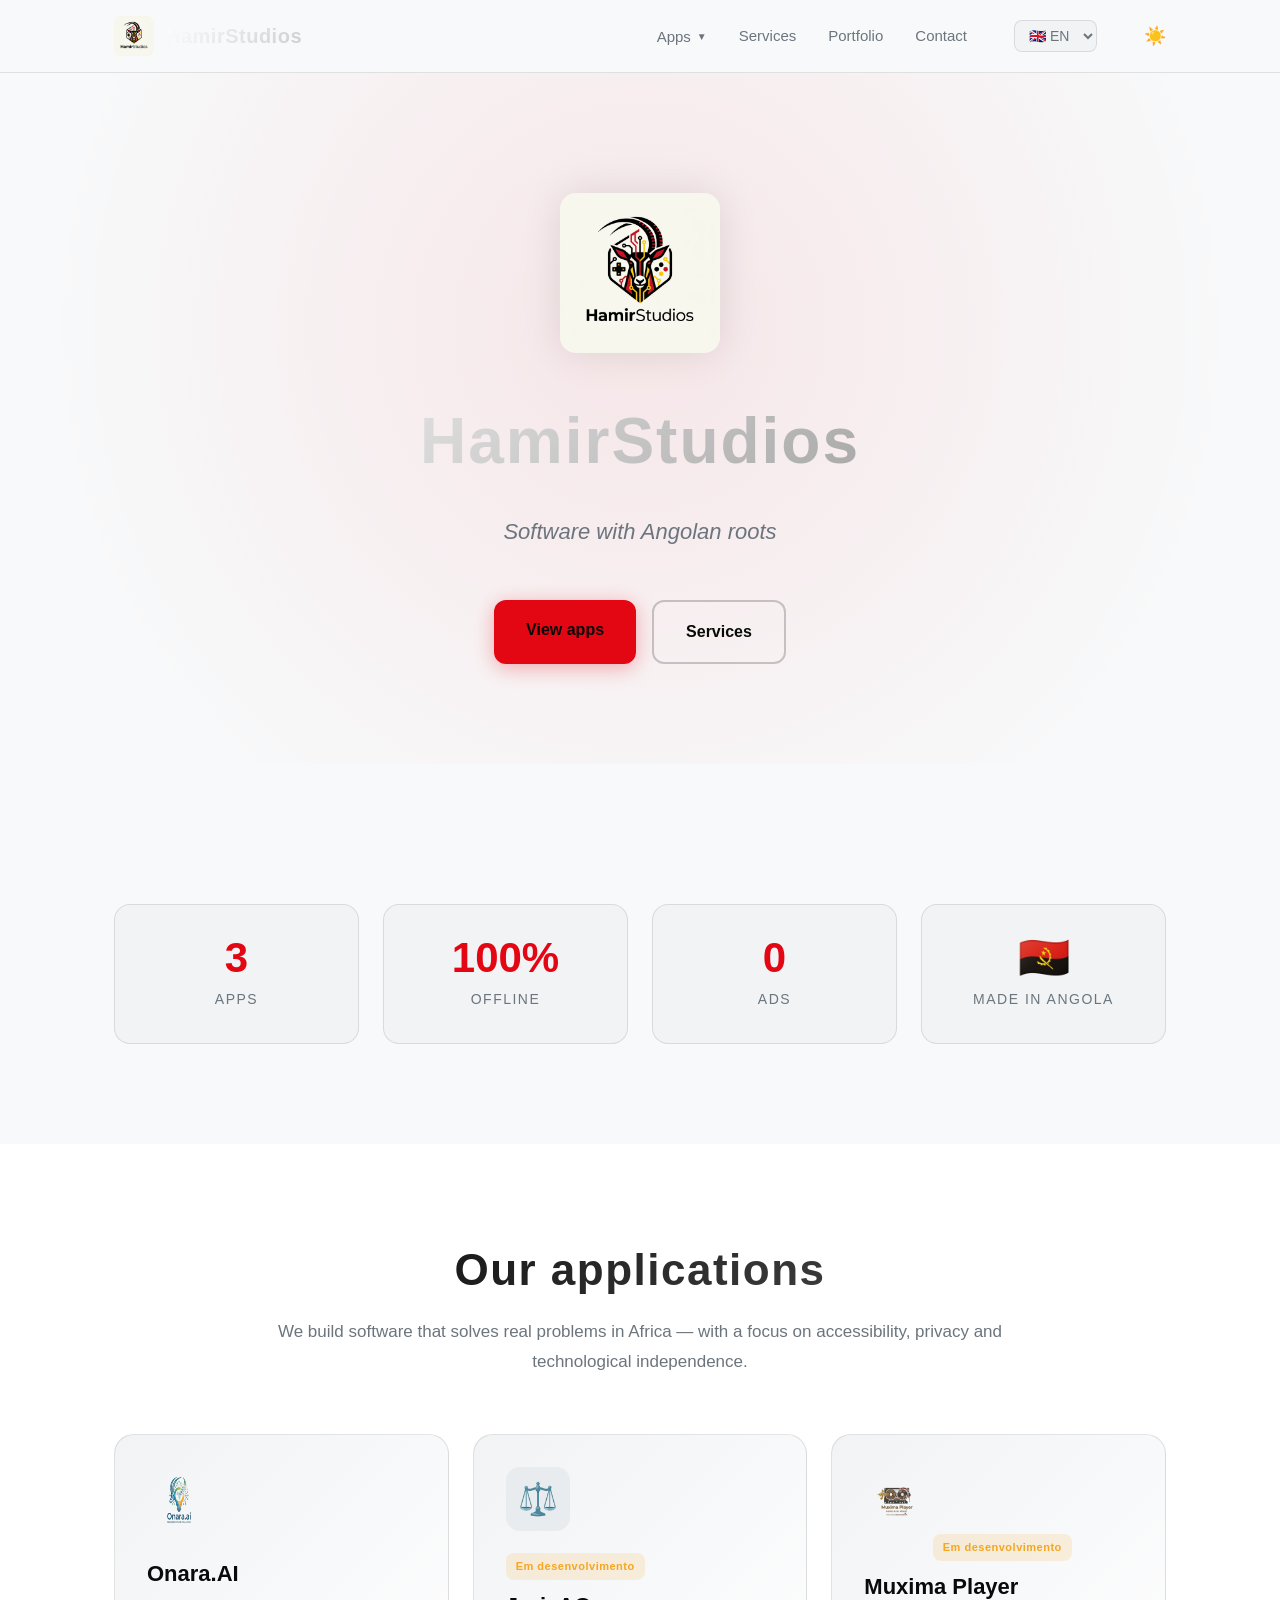
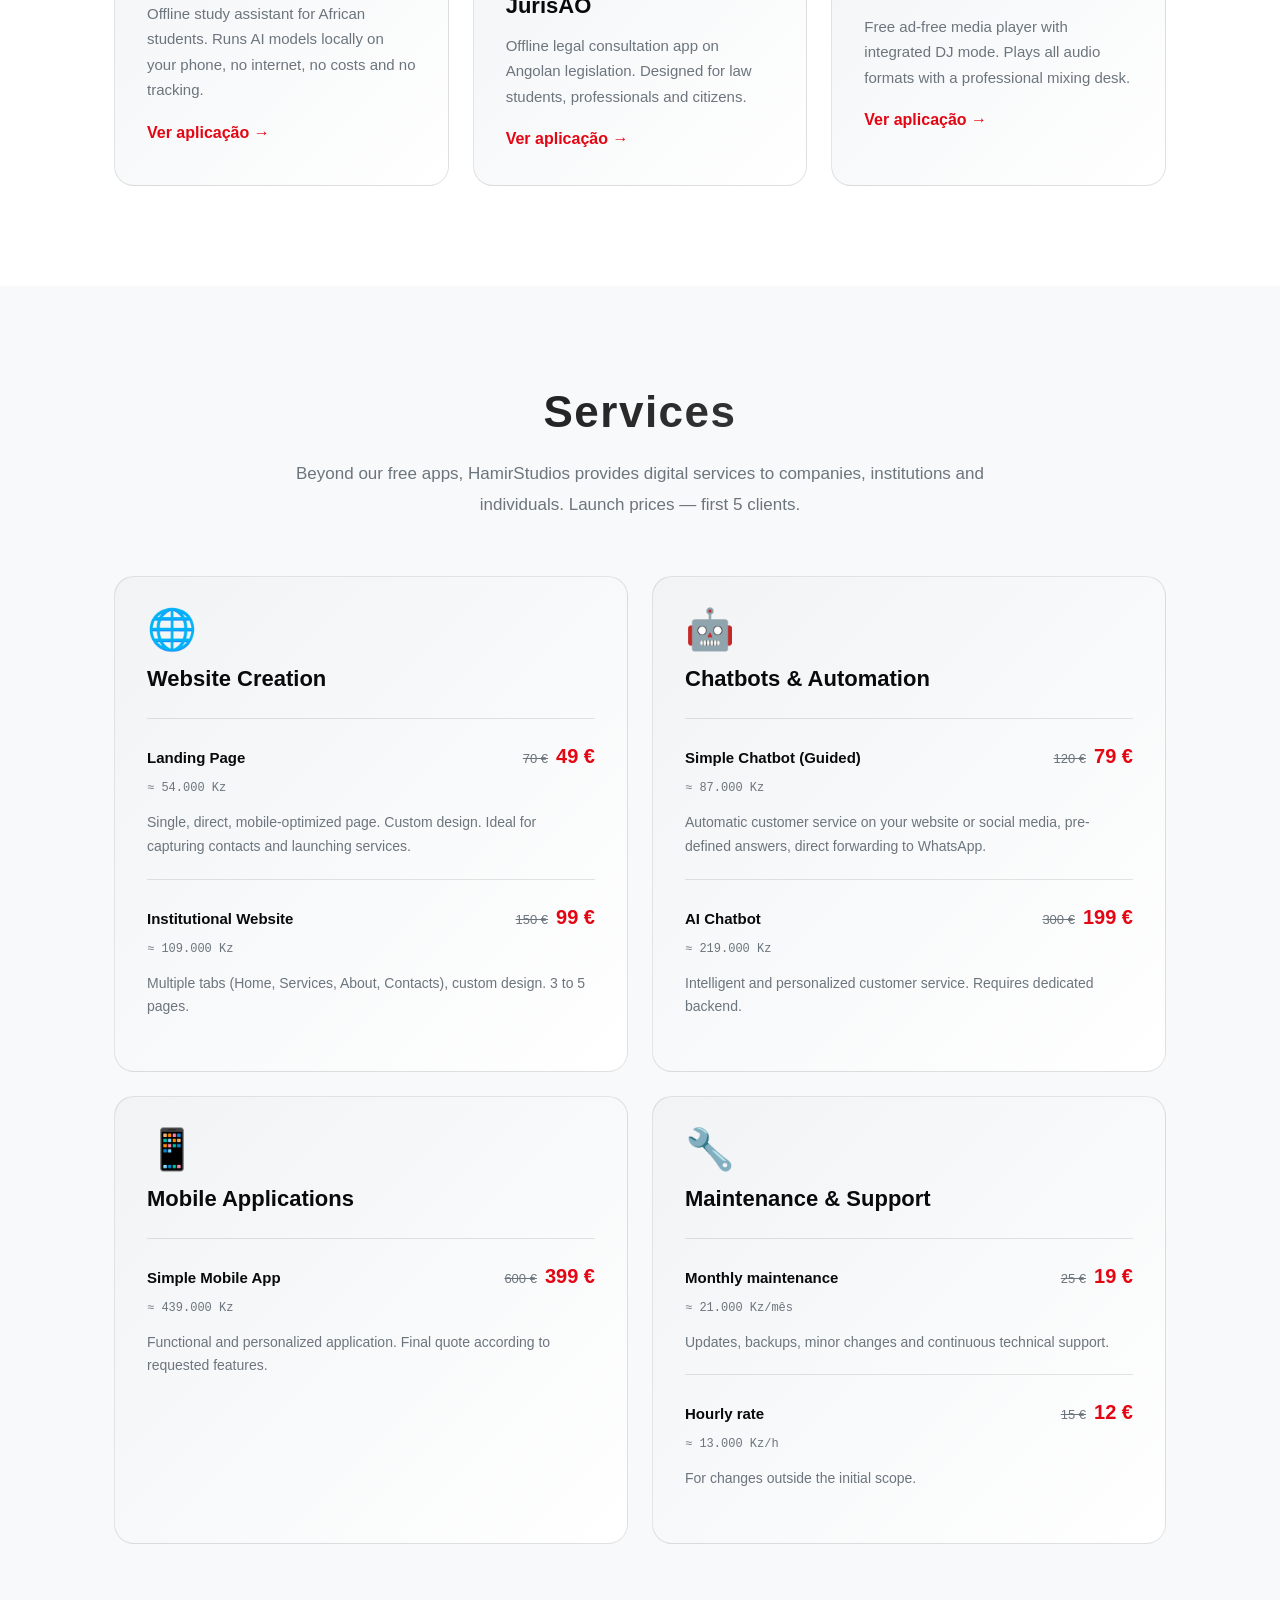
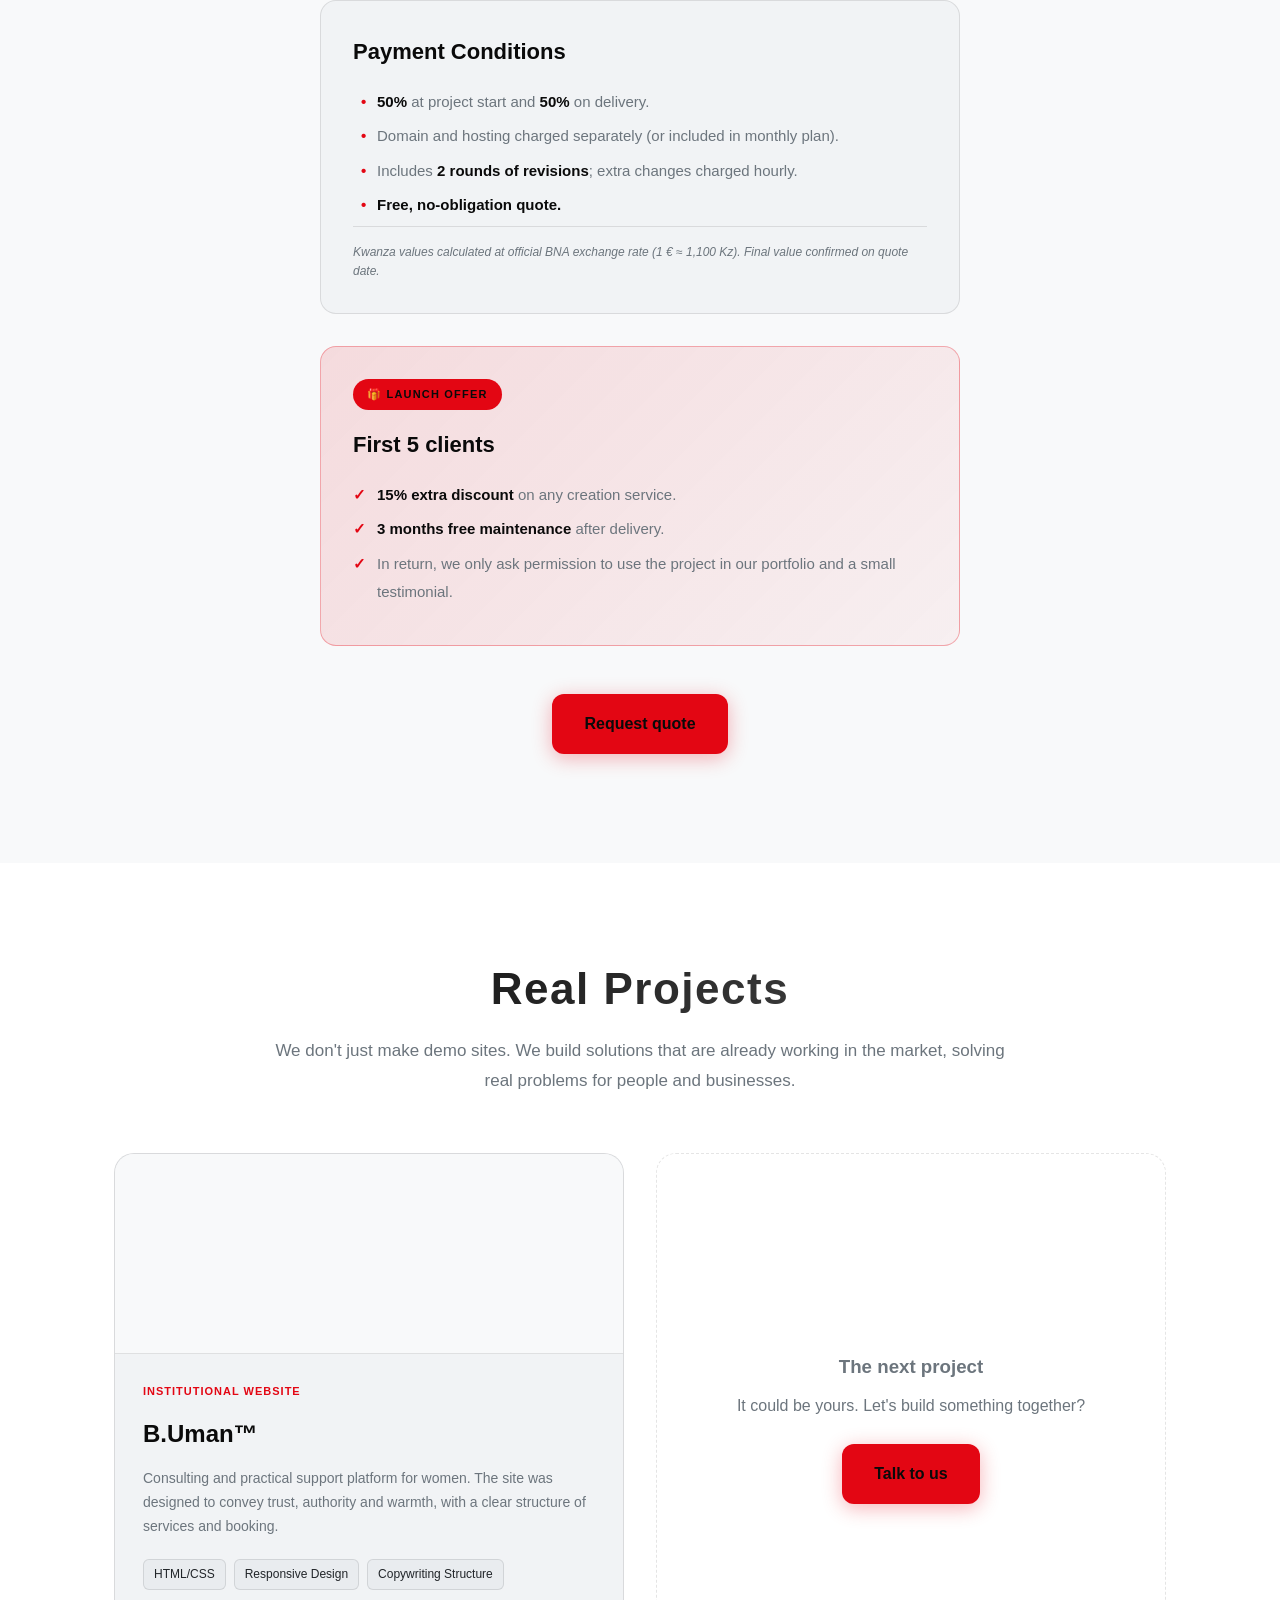
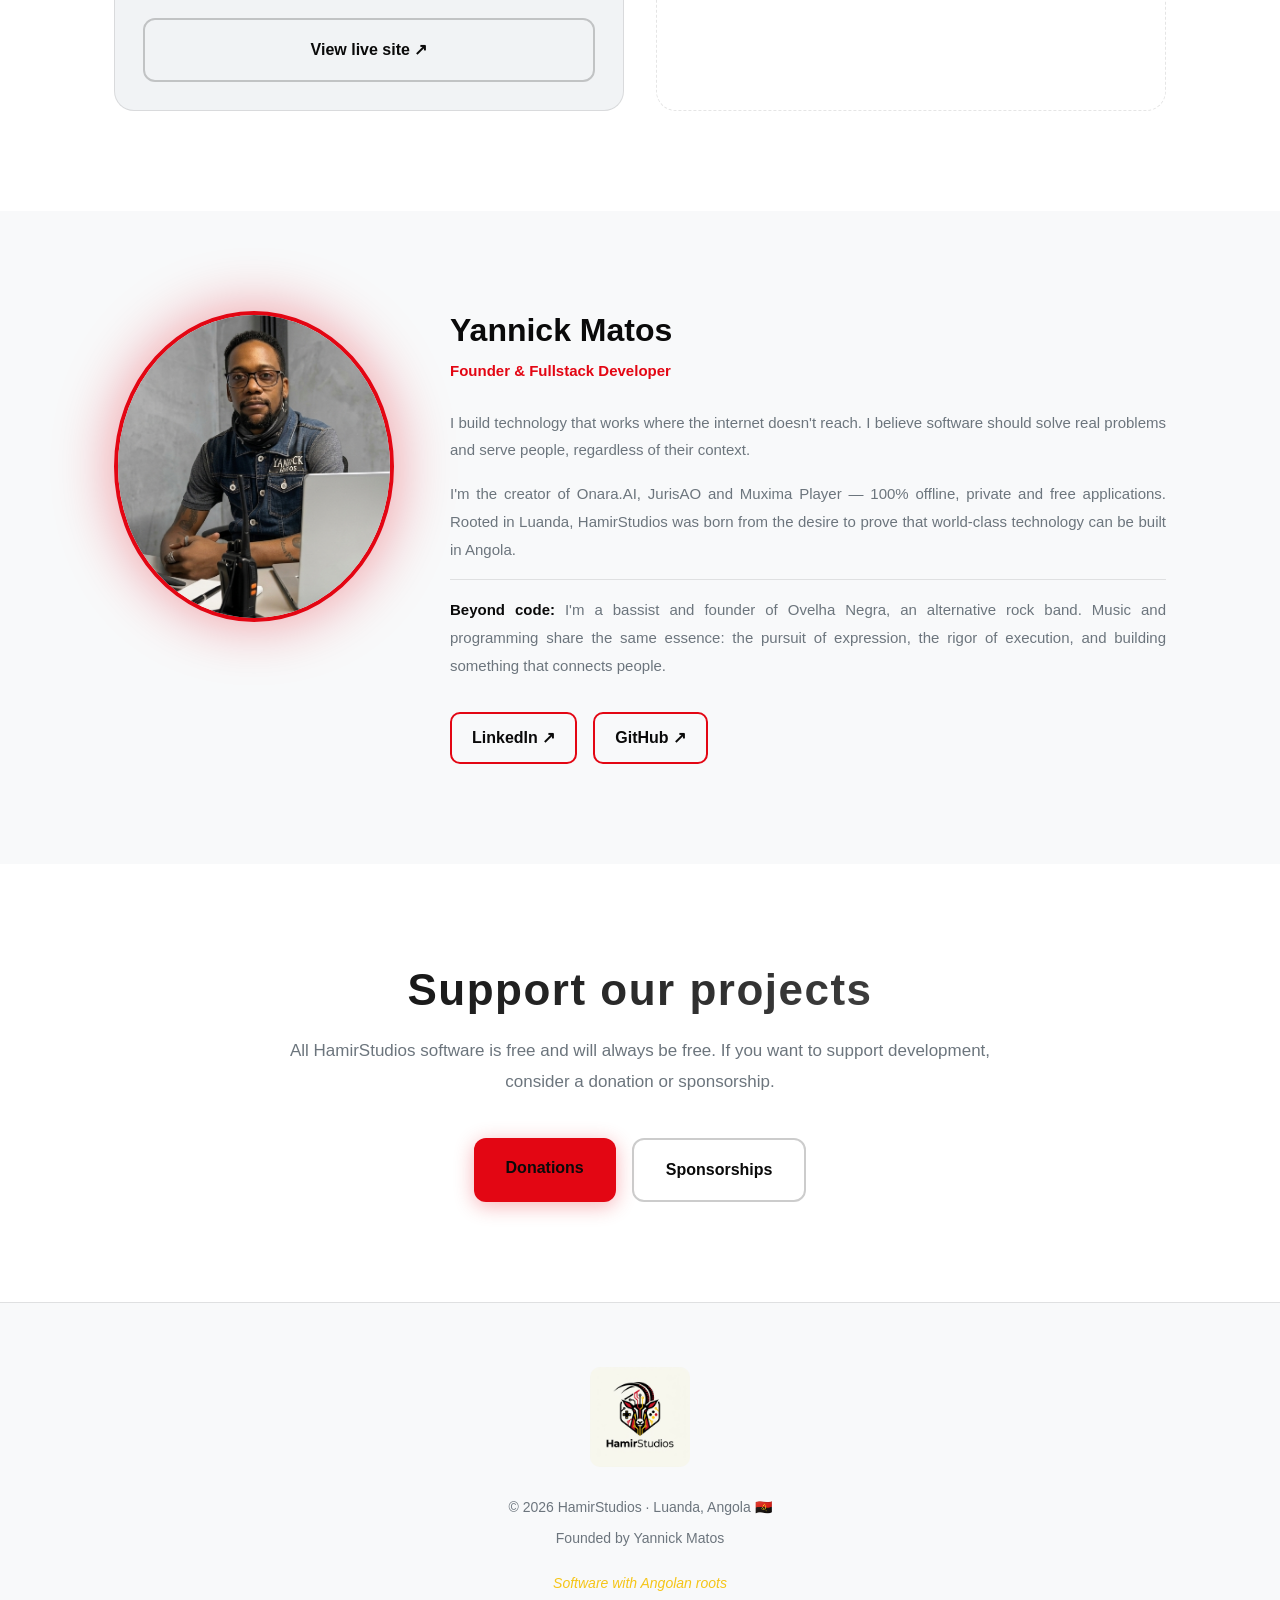
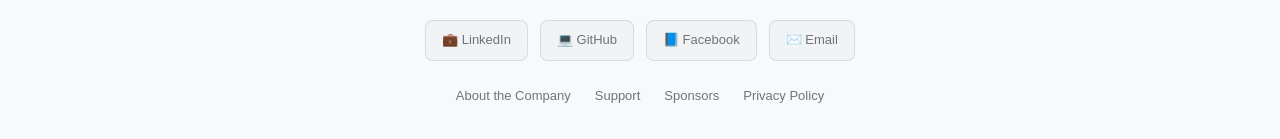
==== commit 01fb4bb3: "feat: adicionar modo claro (light mode) como padrao em todo o site com toggle" ====
--- a/index.html
+++ b/index.html
@@ -4,14 +4,60 @@
   <meta charset="UTF-8">
   <meta name="viewport" content="width=device-width, initial-scale=1.0">
   <title>HamirStudios — Software com raízes angolanas</title>
-  <link rel="icon" href="assets/logoonara.png">
+  <link rel="icon" href="assets/logo-hamir.jpeg">
   <link rel="stylesheet" href="style.css">
   <style>
     .lang-selector { background: var(--dark-2); color: var(--text-muted); border: 1px solid var(--border); border-radius: 8px; padding: 6px 10px; font-size: 14px; font-weight: 500; cursor: pointer; outline: none; font-family: inherit; margin-left: 15px; }
     .lang-selector:hover { border-color: var(--red); color: var(--white); }
   </style>
+
+  <style>
+    #splash-screen {
+      position: fixed;
+      top: 0; left: 0; width: 100%; height: 100%;
+      background-color: #0A0A0A;
+      display: flex;
+      flex-direction: column;
+      justify-content: center;
+      align-items: center;
+      z-index: 9999;
+      transition: opacity 0.8s ease, visibility 0.8s ease;
+    }
+    #splash-screen.hidden {
+      opacity: 0;
+      visibility: hidden;
+    }
+    .splash-logo {
+      width: 180px; /* Aumentado de 120px para 180px */
+      max-width: 60vw; /* Para não quebrar no telemóvel */
+      border-radius: 24px;
+      box-shadow: 0 0 80px rgba(227, 6, 19, 0.5); /* Brilho ligeiramente maior */
+      animation: pulse-logo 1.5s infinite alternate;
+    }
+    .splash-text {
+      margin-top: 32px;
+      color: #E8E8E8;
+      font-size: 28px; /* Ligeiramente maior */
+      font-weight: 700;
+      letter-spacing: 2px;
+      animation: fade-in 1s ease-in;
+    }
+    @keyframes pulse-logo {
+      0% { transform: scale(1); box-shadow: 0 0 40px rgba(227, 6, 19, 0.2); }
+      100% { transform: scale(1.05); box-shadow: 0 0 100px rgba(227, 6, 19, 0.7); }
+    }
+    @keyframes fade-in {
+      from { opacity: 0; transform: translateY(10px); }
+      to { opacity: 1; transform: translateY(0); }
+    }
+  </style>
 </head>
 <body>
+<div id="splash-screen">
+  <img src="assets/logo-hamir.jpeg" class="splash-logo" alt="HamirStudios">
+  <div class="splash-text">HamirStudios</div>
+</div>
+
 
 <header class="site-header" id="header">
   <div class="container">
@@ -38,7 +84,8 @@
         <option value="fr">🇫🇷 FR</option>
         <option value="es">🇪🇸 ES</option>
       </select>
-    </nav>
+          <button class="theme-toggle" id="theme-toggle" aria-label="Alternar tema" title="Alternar modo claro/escuro">🌙</button>
+</nav>
   </div>
 </header>
 
@@ -439,5 +486,44 @@
 });
 </script>
 
+
+<script>
+  window.addEventListener('load', () => {
+    setTimeout(() => {
+      const splash = document.getElementById('splash-screen');
+      if (splash) {
+        splash.classList.add('hidden');
+      }
+    }, 2000); // 2 segundos
+  });
+</script>
+<script>
+  // Lógica do Tema
+  (function() {
+    const currentTheme = localStorage.getItem('theme') || 'light'; // Padrão é 'light'
+    if (currentTheme === 'light') {
+      document.body.classList.add('light-mode');
+    }
+    
+    // Atualizar o ícone do botão assim que o DOM carregar
+    document.addEventListener('DOMContentLoaded', () => {
+      const toggleBtn = document.getElementById('theme-toggle');
+      if (toggleBtn) {
+        toggleBtn.textContent = document.body.classList.contains('light-mode') ? '☀️' : '🌙';
+        
+        toggleBtn.addEventListener('click', () => {
+          document.body.classList.toggle('light-mode');
+          const isLight = document.body.classList.contains('light-mode');
+          
+          // Mudar o ícone
+          toggleBtn.textContent = isLight ? '☀️' : '🌙';
+          
+          // Guardar a preferência
+          localStorage.setItem('theme', isLight ? 'light' : 'dark');
+        });
+      }
+    });
+  })();
+</script>
 </body>
 </html>
--- a/style.css
+++ b/style.css
@@ -1383,3 +1383,47 @@
   .service-conditions, .launch-offer { padding: 24px; }
   .portfolio-grid { grid-template-columns: 1fr; }
 }
+
+/* ─────────────────────────────────────────
+   Modo Claro (Light Mode)
+   ───────────────────────────────────────── */
+body.light-mode {
+  --black: #F8F9FA;      /* Fundo principal branco/cinza claro */
+  --dark-1: #FFFFFF;     /* Fundo secundário */
+  --dark-2: #F1F3F5;     /* Cards e blocos */
+  --dark-3: #E9ECEF;
+  --white: #0A0A0A;      /* Texto principal passa a preto */
+  --text: #212529;       /* Texto geral */
+  --text-muted: #6C757D; /* Texto secundário */
+  --border: rgba(0, 0, 0, 0.1); /* Bordas mais escuras para contraste */
+}
+
+/* Ajustes específicos para o modo claro */
+body.light-mode .site-header { background: rgba(248, 249, 250, 0.85); }
+body.light-mode .site-header.scrolled { background: rgba(248, 249, 250, 0.95); }
+body.light-mode .hero { background: var(--black); }
+body.light-mode .hero::before { background: radial-gradient(circle, rgba(227, 6, 19, 0.08) 0%, transparent 70%); }
+body.light-mode .hero .watermark { filter: brightness(0); opacity: 0.05; } /* Inverte a marca de água */
+body.light-mode .hero-logo, body.light-mode .splash-logo { box-shadow: 0 0 40px rgba(0, 0, 0, 0.1); }
+body.light-mode .section-title { background: linear-gradient(135deg, #000 0%, #555 100%); -webkit-background-clip: text; }
+body.light-mode .btn-secondary { border-color: rgba(0, 0, 0, 0.2); }
+body.light-mode .btn-secondary:hover { border-color: var(--red); color: var(--red); }
+body.light-mode .footer-social a { background: var(--dark-2); }
+
+/* Botão de Alternar Tema */
+.theme-toggle {
+  background: transparent;
+  border: none;
+  color: var(--text-muted);
+  font-size: 18px;
+  cursor: pointer;
+  margin-left: 15px;
+  transition: transform 0.3s, color 0.2s;
+  display: inline-flex;
+  align-items: center;
+  justify-content: center;
+}
+.theme-toggle:hover {
+  color: var(--white);
+  transform: scale(1.1);
+}
